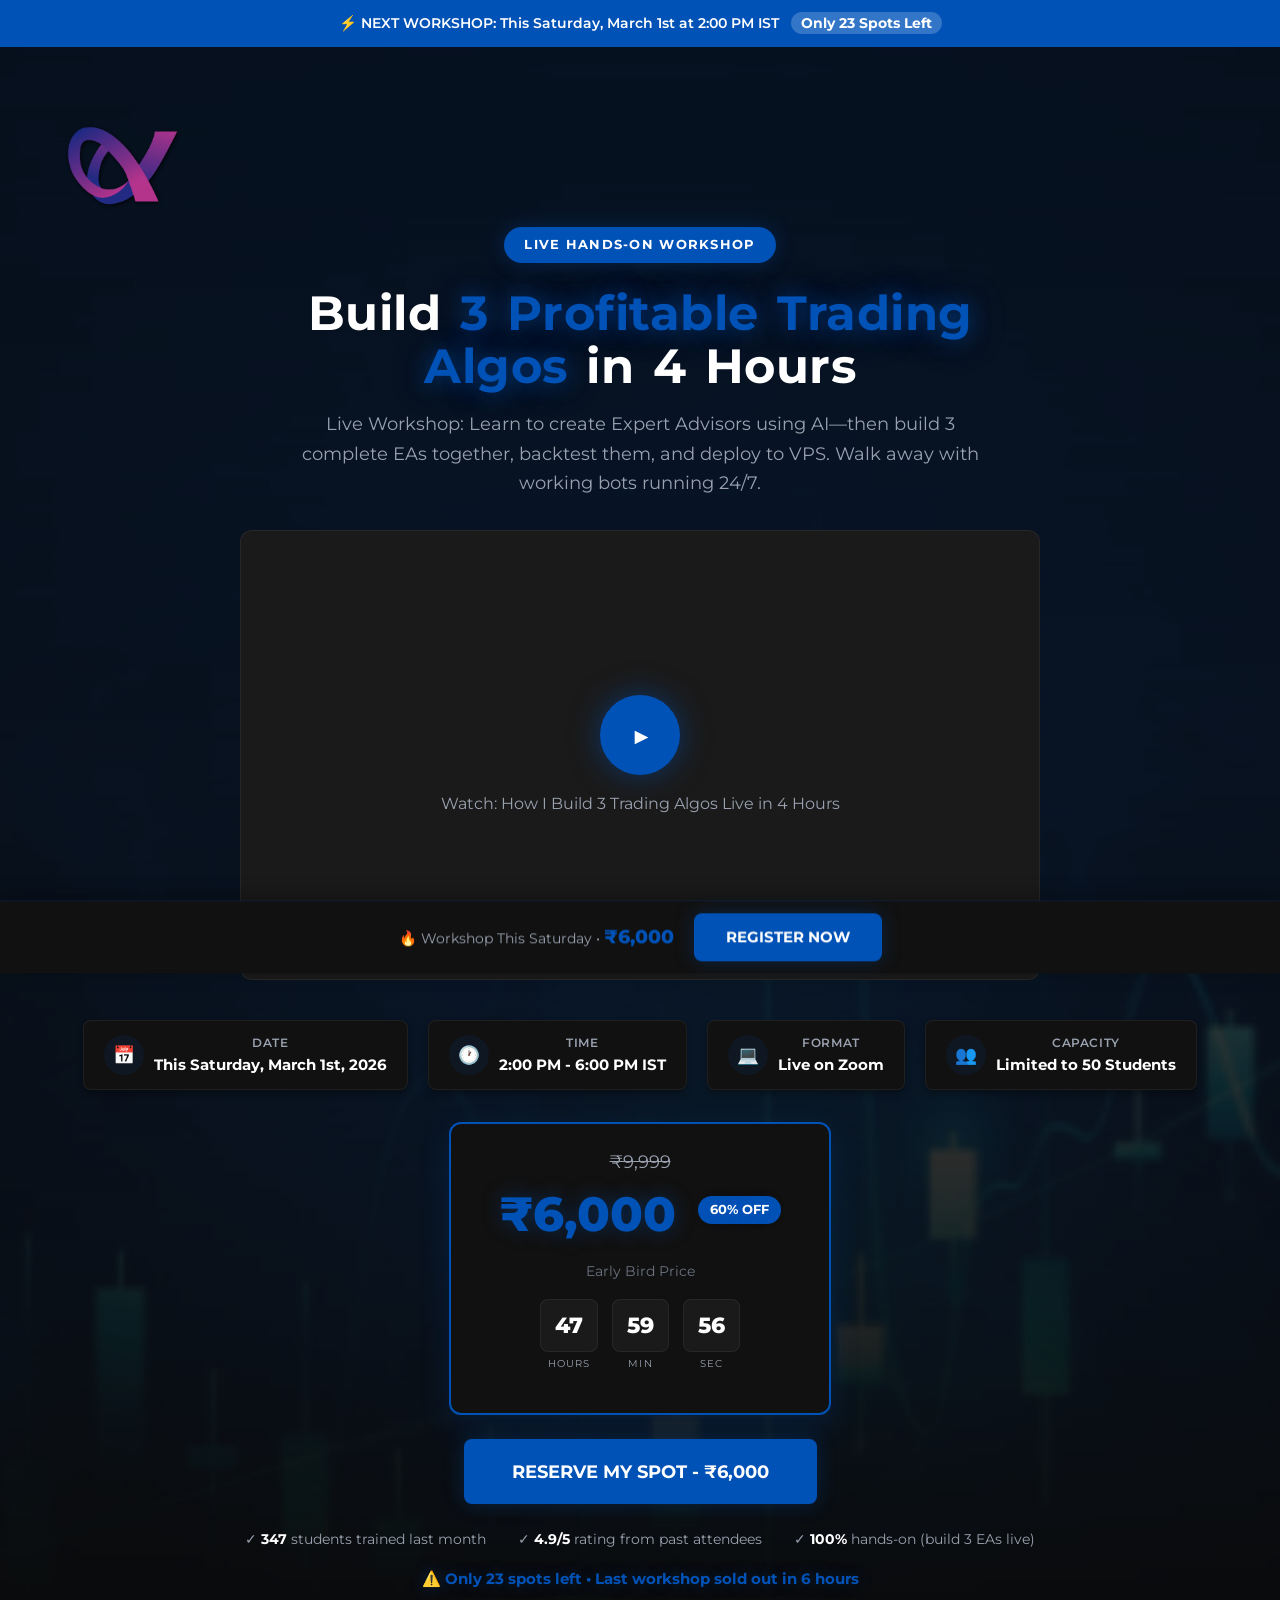
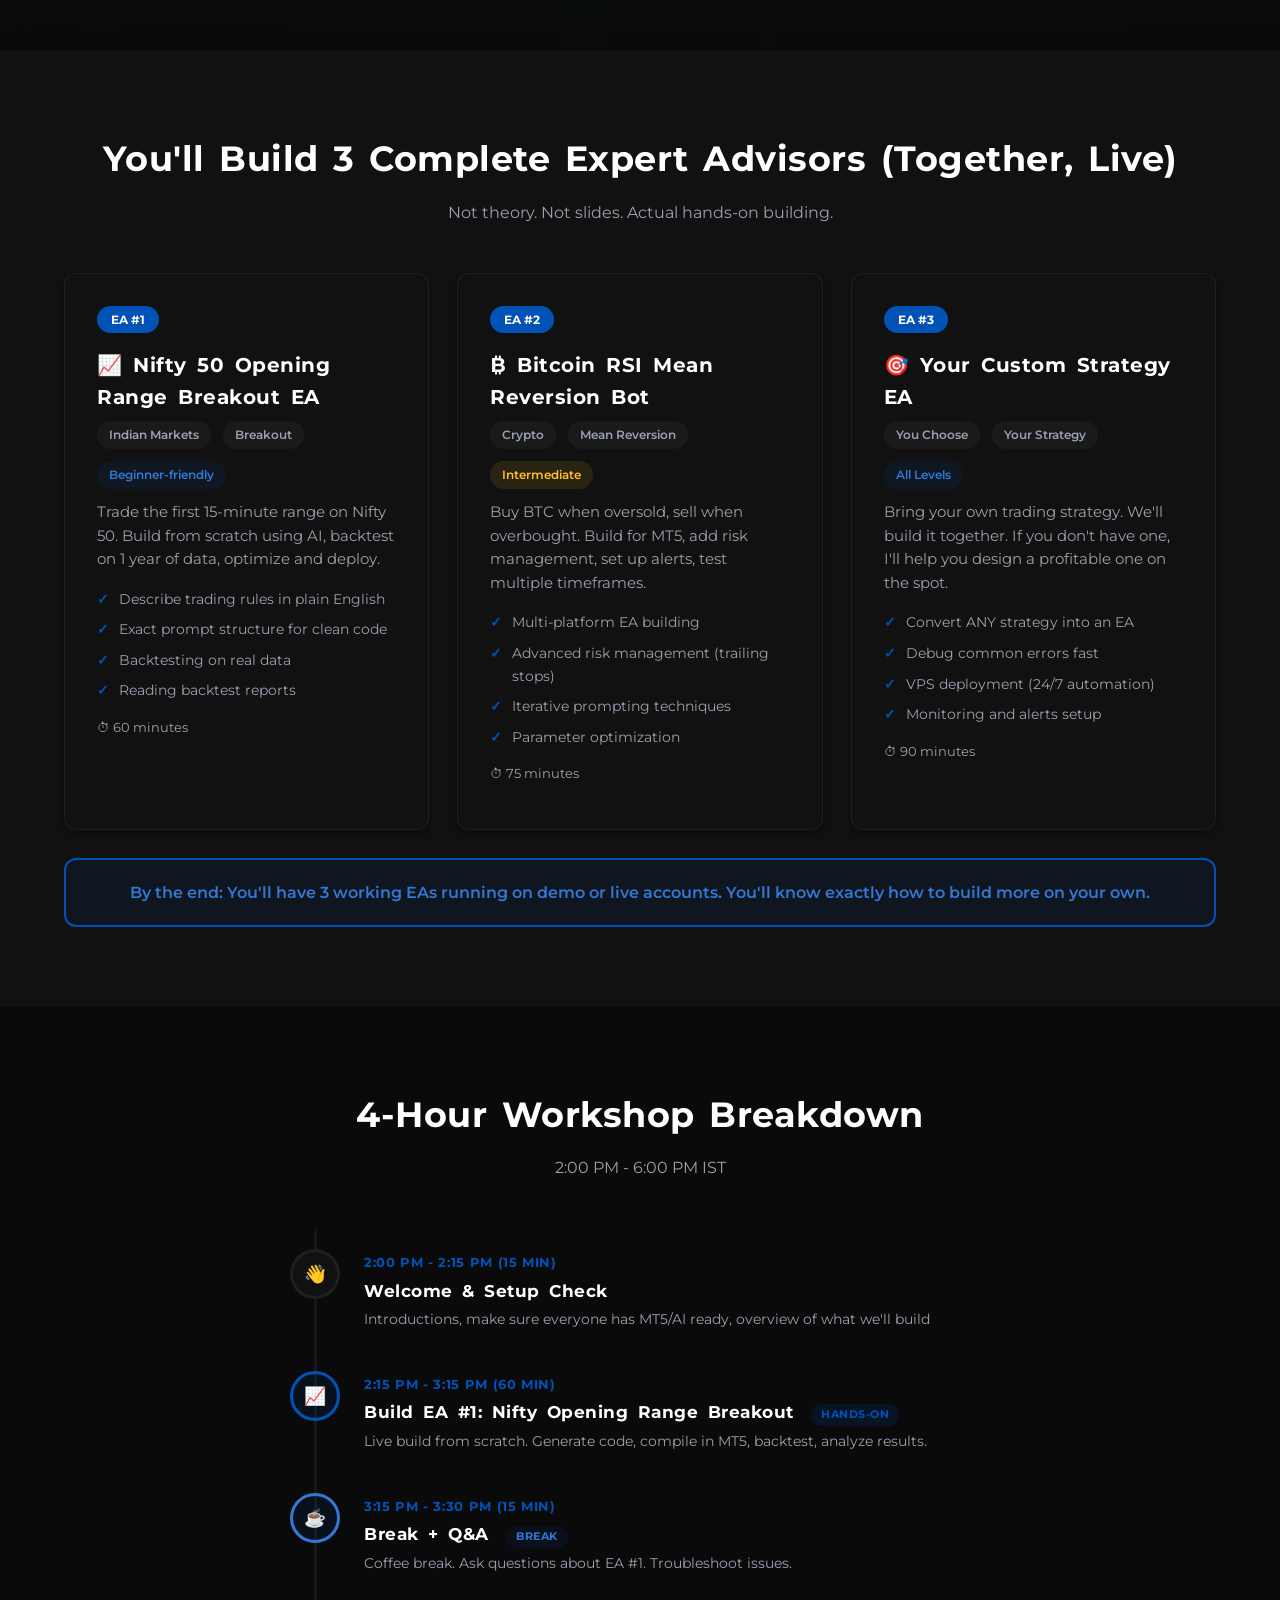
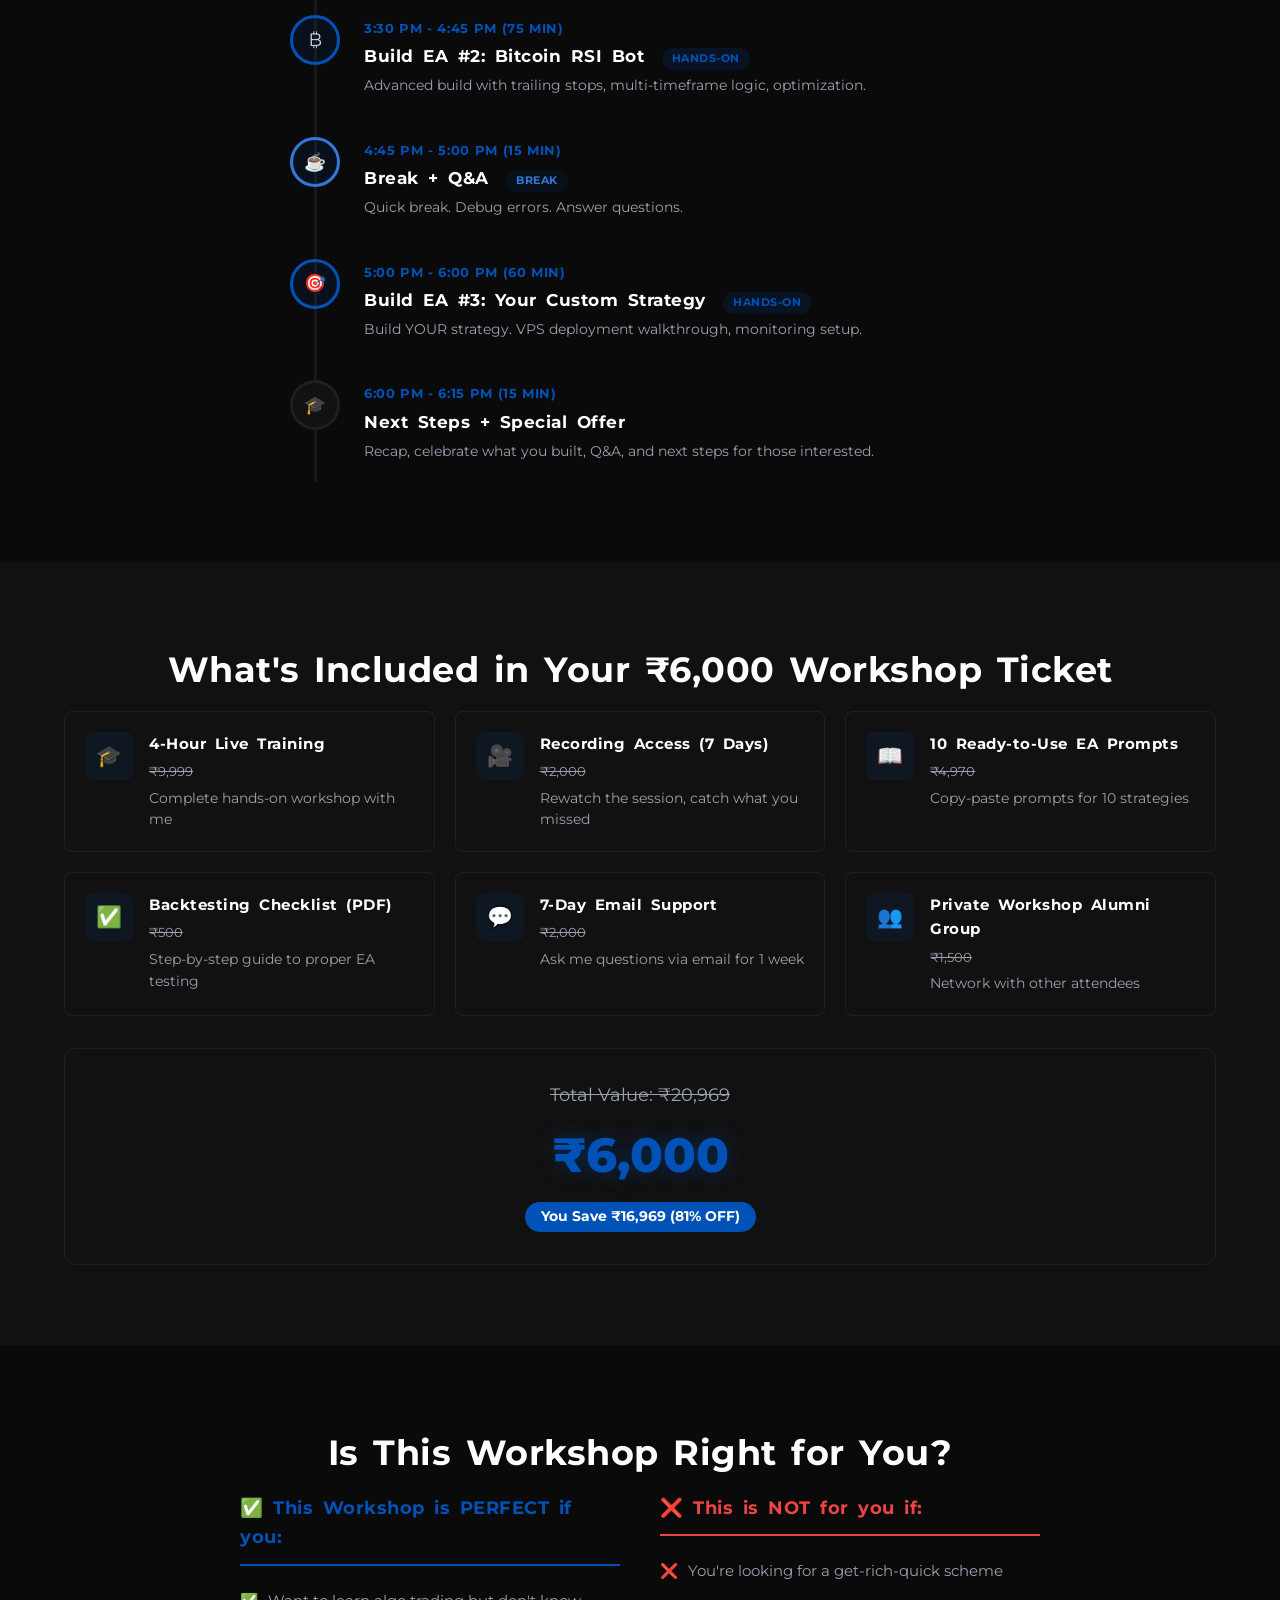
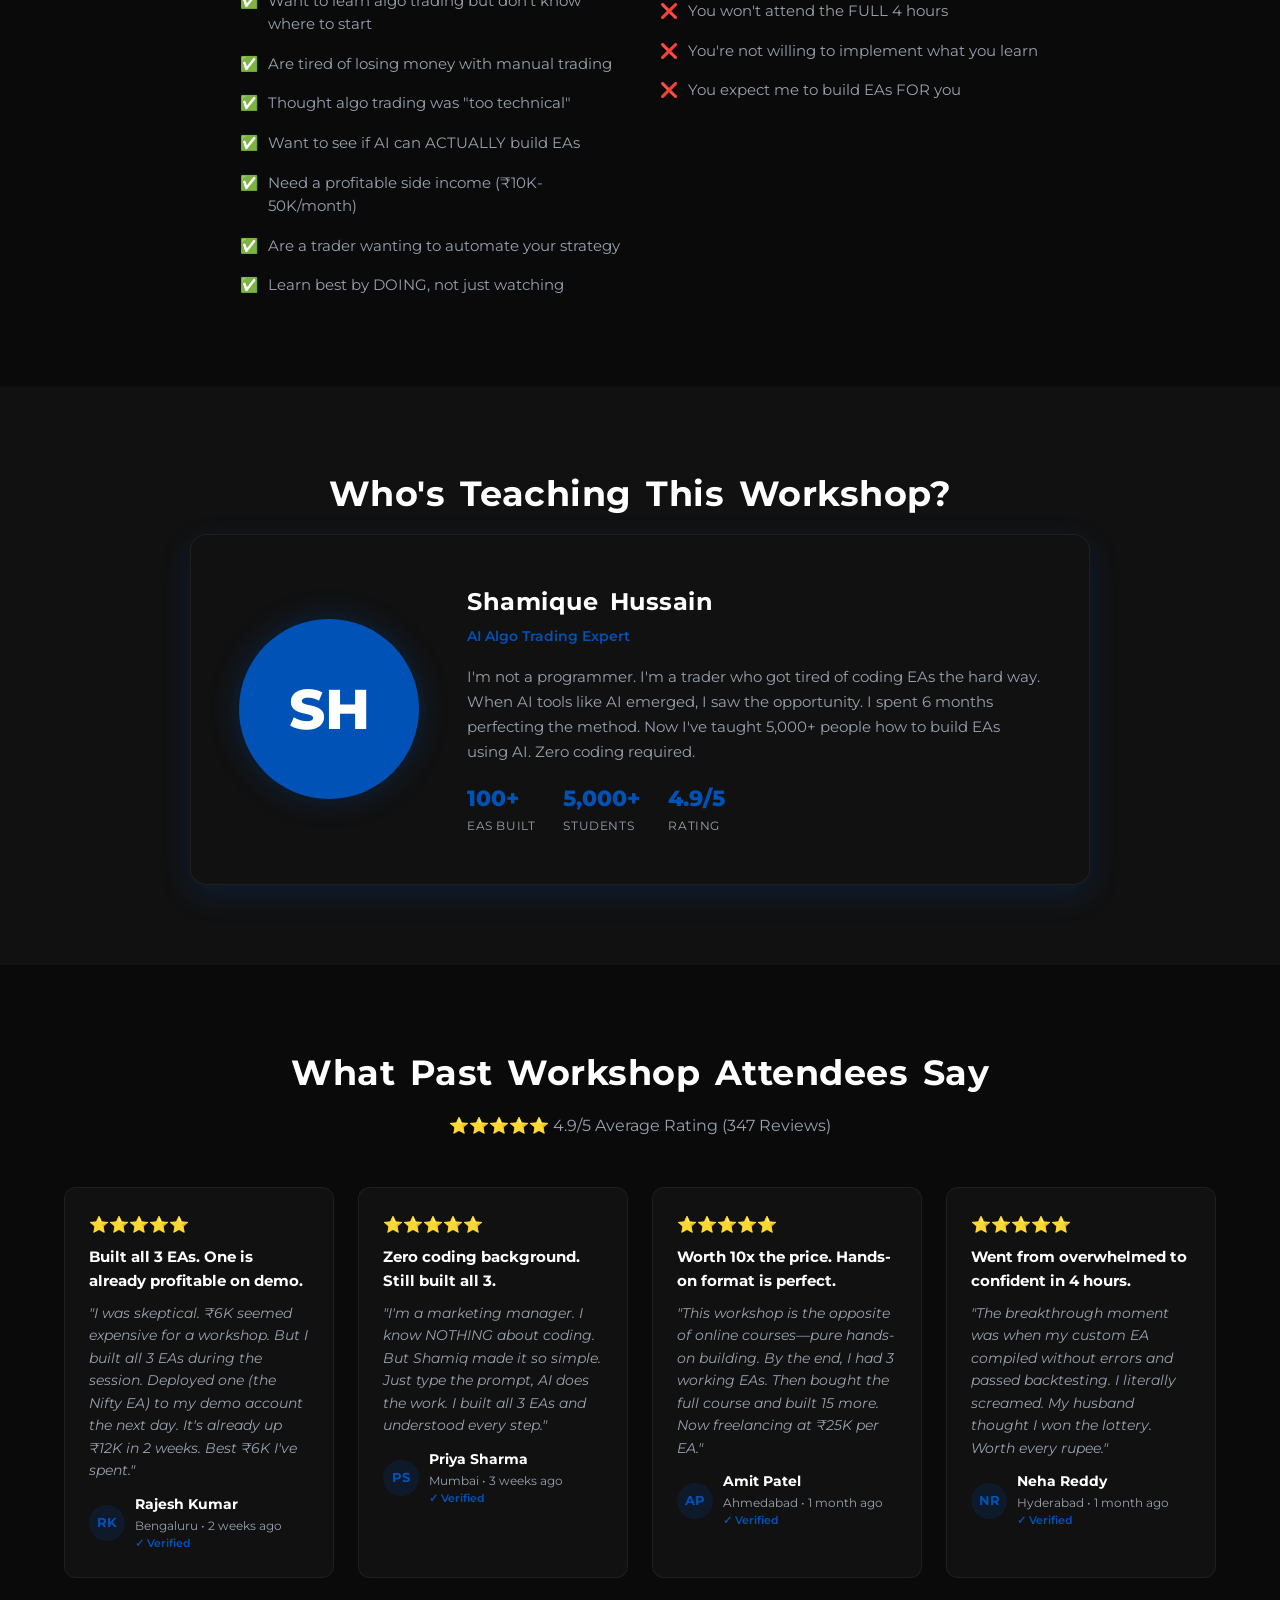
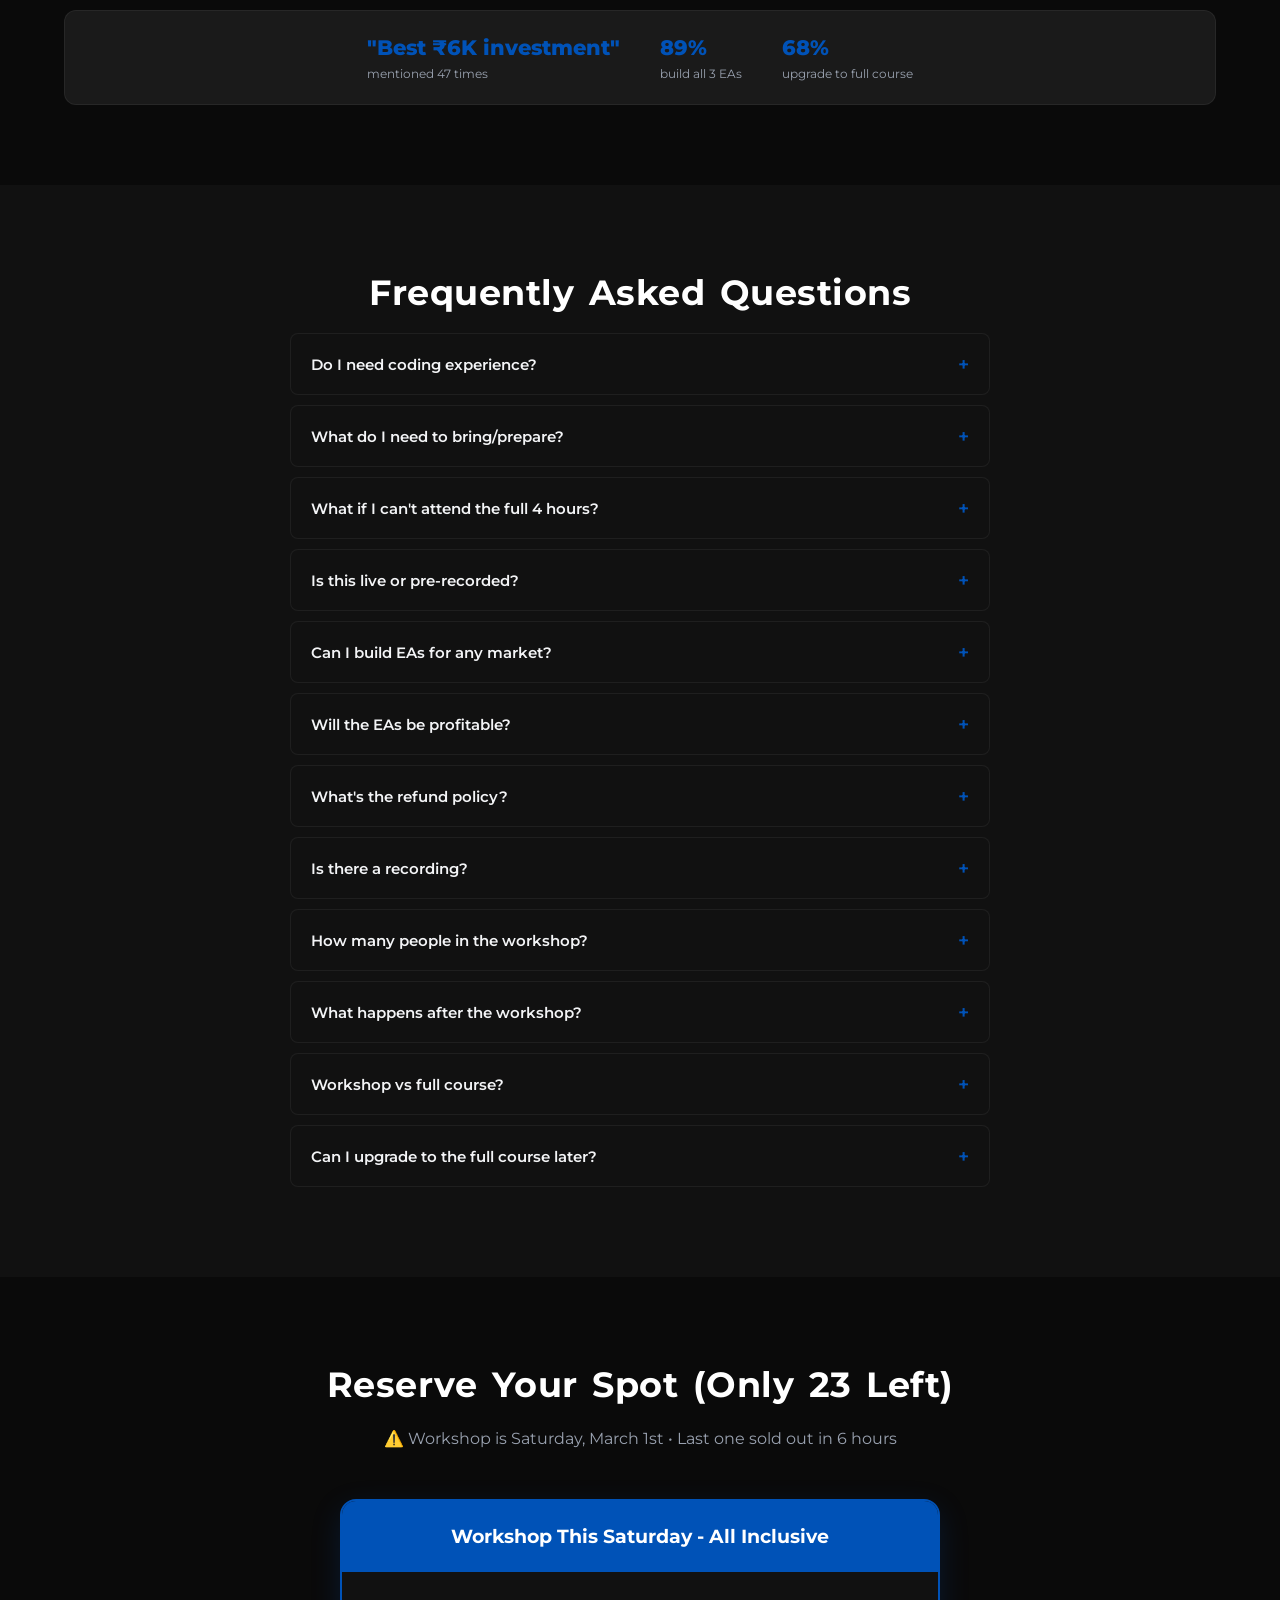
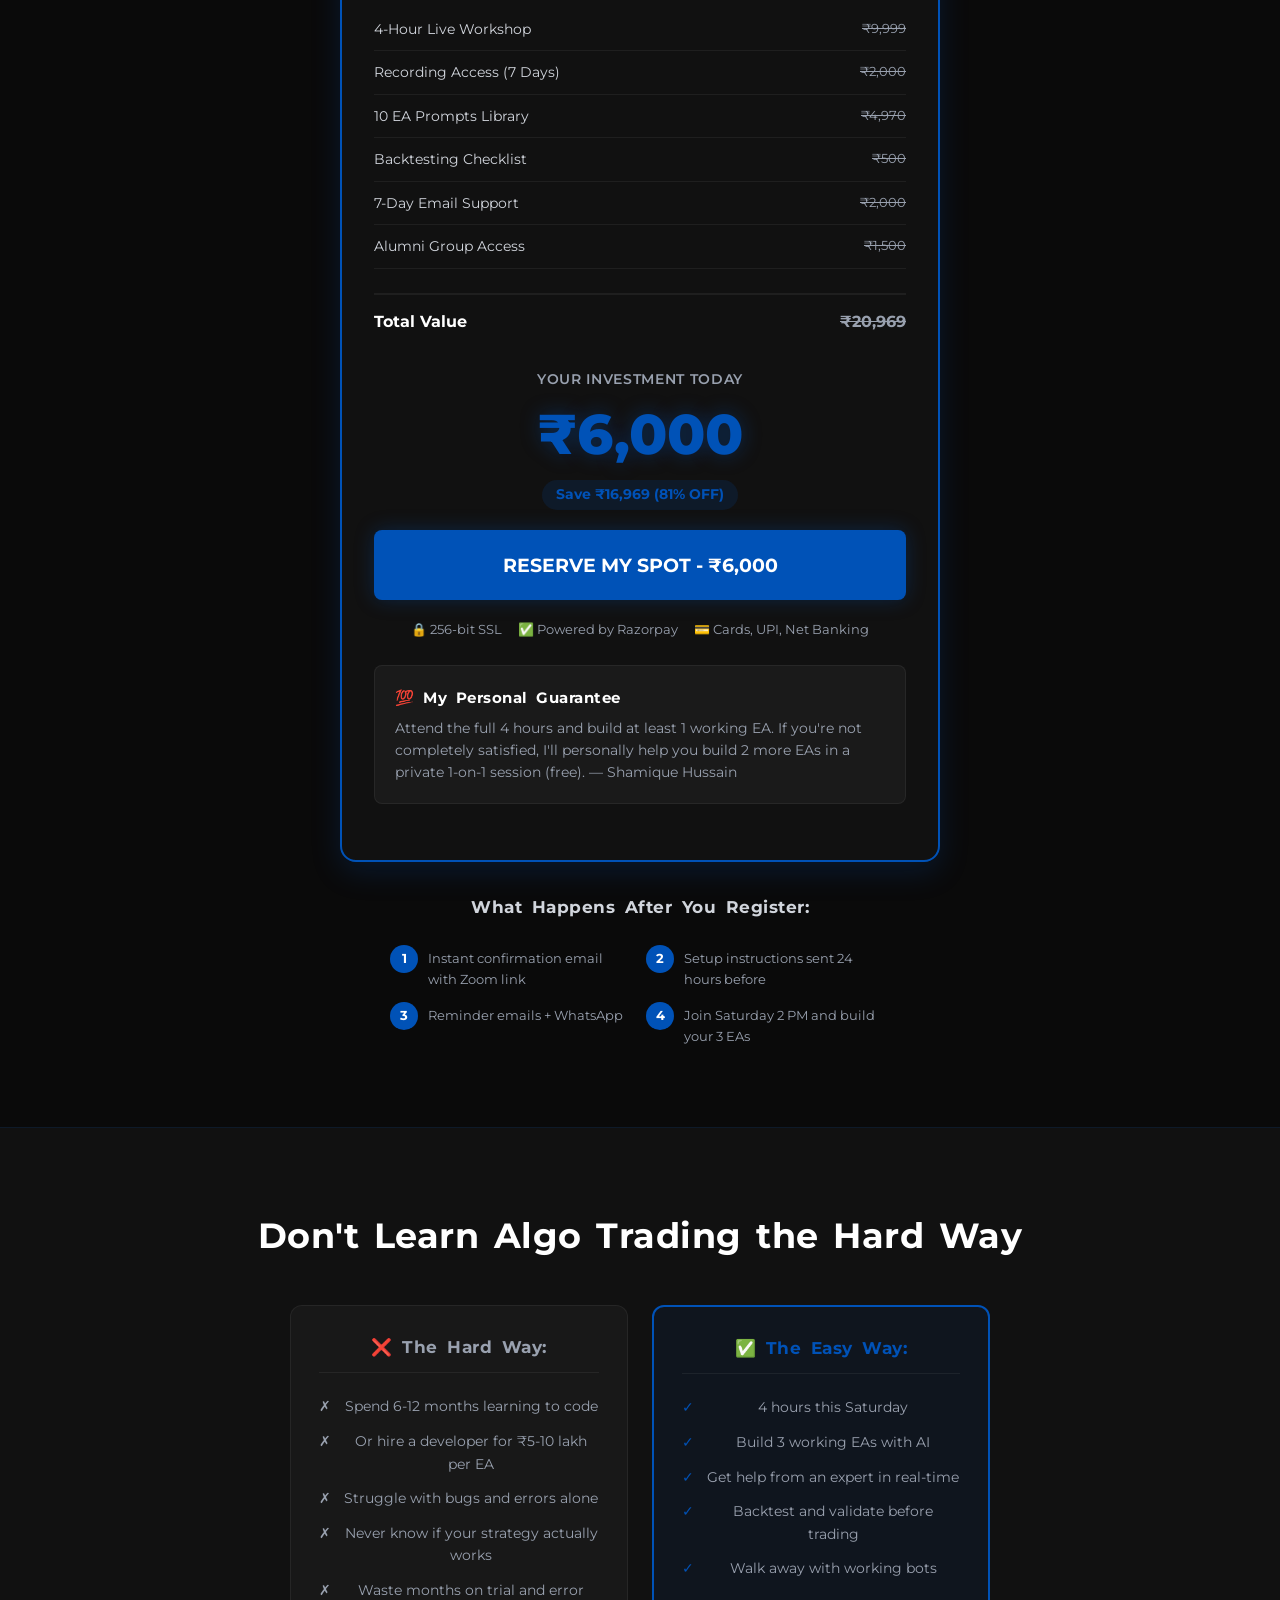
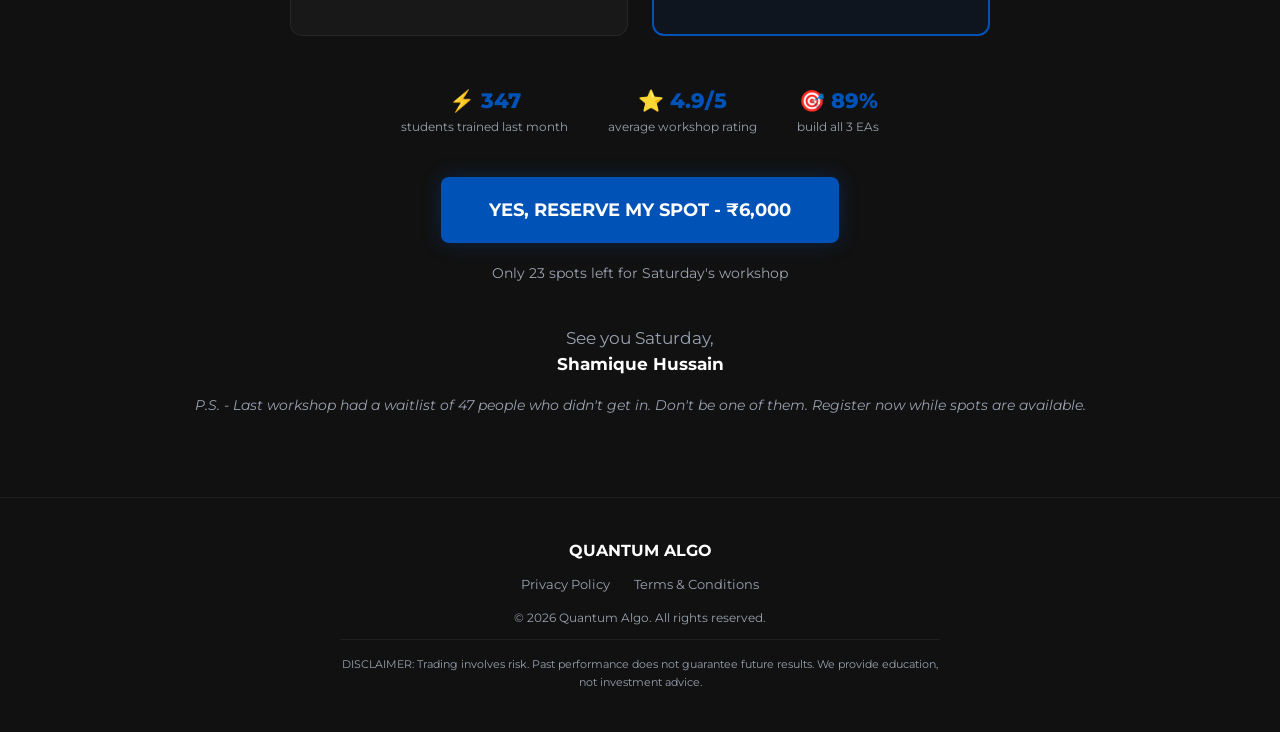
==== index.html @ 451eb0bc "Remove fake social proof toasts, keep only real payment success toast Co-Authored-By: Claude Opus 4." ====
<!DOCTYPE html>
<html lang="en">
<head>
  <meta charset="UTF-8">
  <meta name="viewport" content="width=device-width, initial-scale=1.0">
  <title>AI Algo Trading Workshop - Build 3 Trading Algos in 4 Hours (Live)</title>
  <meta name="description" content="Hands-on 4-hour workshop. Build 3 complete Expert Advisors using AI. Learn backtesting, VPS deployment, monetization. Only ₹6,000.">
  <link rel="preconnect" href="https://fonts.googleapis.com">
  <link href="https://fonts.googleapis.com/css2?family=Montserrat:wght@400;500;600;700;800&display=swap" rel="stylesheet">
  <link href="https://api.fontshare.com/v2/css?f[]=clash-display@400,500,600,700&display=swap" rel="stylesheet">
  <link rel="stylesheet" href="workshop.css">
  <script src="https://checkout.razorpay.com/v1/checkout.js"></script>
</head>
<body>

  <!-- Background Glow -->
  <div class="bg-glow"></div>

  <!-- Announcement Bar -->
  <div class="announcement">
    ⚡ NEXT WORKSHOP: This Saturday, March 1st at 2:00 PM IST <span class="spots">Only 23 Spots Left</span>
  </div>

  <!-- Hero (includes header) -->
  <section class="hero">
    <!-- Header -->
    <header class="header">
      <div class="container header-inner">
        <a href="#" class="logo">
          <img src="QA logo.png" alt="Quantum Algo" class="logo-img">
        </a>
      </div>
    </header>
    <div class="container">
      <span class="hero-badge">LIVE HANDS-ON WORKSHOP</span>
      <h1>Build <span>3 Profitable Trading Algos</span> in 4 Hours</h1>
      <p class="hero-sub">Live Workshop: Learn to create Expert Advisors using AI—then build 3 complete EAs together, backtest them, and deploy to VPS. Walk away with working bots running 24/7.</p>

      <div class="video-placeholder">
        <div class="play-btn">▶</div>
        <p>Watch: How I Build 3 Trading Algos Live in 4 Hours</p>
      </div>

      <div class="workshop-details">
        <div class="wd-item">
          <div class="wd-icon">📅</div>
          <div><div class="wd-label">Date</div><div class="wd-value">This Saturday, March 1st, 2026</div></div>
        </div>
        <div class="wd-item">
          <div class="wd-icon">🕐</div>
          <div><div class="wd-label">Time</div><div class="wd-value">2:00 PM - 6:00 PM IST</div></div>
        </div>
        <div class="wd-item">
          <div class="wd-icon">💻</div>
          <div><div class="wd-label">Format</div><div class="wd-value">Live on Zoom</div></div>
        </div>
        <div class="wd-item">
          <div class="wd-icon">👥</div>
          <div><div class="wd-label">Capacity</div><div class="wd-value">Limited to 50 Students</div></div>
        </div>
      </div>

      <div class="price-box">
        <div class="price-original">₹9,999</div>
        <div class="price-current">₹6,000 <span class="price-discount">60% OFF</span></div>
        <div style="font-size:0.85rem; color:#6B7280; margin-top:8px;">Early Bird Price</div>
        <div class="countdown" id="heroCountdown"></div>
      </div>
      <br>
      <a href="#register" class="cta-btn">RESERVE MY SPOT - ₹6,000</a>

      <div class="trust-items">
        <span class="trust-item">✓ <strong>347</strong> students trained last month</span>
        <span class="trust-item">✓ <strong>4.9/5</strong> rating from past attendees</span>
        <span class="trust-item">✓ <strong>100%</strong> hands-on (build 3 EAs live)</span>
      </div>
      <div class="urgency-text">⚠️ Only 23 spots left &bull; Last workshop sold out in 6 hours</div>
    </div>
  </section>

  <!-- What You'll Build -->
  <section class="section section-alt fade-in">
    <div class="container">
      <h2 class="section-title">You'll Build 3 Complete Expert Advisors (Together, Live)</h2>
      <p class="section-sub">Not theory. Not slides. Actual hands-on building.</p>
      <div class="ea-cards">
        <div class="ea-card">
          <span class="ea-num">EA #1</span>
          <h3>📈 Nifty 50 Opening Range Breakout EA</h3>
          <div class="ea-meta"><span>Indian Markets</span><span>Breakout</span><span class="beginner">Beginner-friendly</span></div>
          <p>Trade the first 15-minute range on Nifty 50. Build from scratch using AI, backtest on 1 year of data, optimize and deploy.</p>
          <ul>
            <li>Describe trading rules in plain English</li>
            <li>Exact prompt structure for clean code</li>
            <li>Backtesting on real data</li>
            <li>Reading backtest reports</li>
          </ul>
          <p style="margin-top:12px; font-size:0.8rem; color:#9CA3AF;">⏱ 60 minutes</p>
        </div>
        <div class="ea-card">
          <span class="ea-num">EA #2</span>
          <h3>₿ Bitcoin RSI Mean Reversion Bot</h3>
          <div class="ea-meta"><span>Crypto</span><span>Mean Reversion</span><span class="intermediate">Intermediate</span></div>
          <p>Buy BTC when oversold, sell when overbought. Build for MT5, add risk management, set up alerts, test multiple timeframes.</p>
          <ul>
            <li>Multi-platform EA building</li>
            <li>Advanced risk management (trailing stops)</li>
            <li>Iterative prompting techniques</li>
            <li>Parameter optimization</li>
          </ul>
          <p style="margin-top:12px; font-size:0.8rem; color:#9CA3AF;">⏱ 75 minutes</p>
        </div>
        <div class="ea-card">
          <span class="ea-num">EA #3</span>
          <h3>🎯 Your Custom Strategy EA</h3>
          <div class="ea-meta"><span>You Choose</span><span>Your Strategy</span><span class="all-levels">All Levels</span></div>
          <p>Bring your own trading strategy. We'll build it together. If you don't have one, I'll help you design a profitable one on the spot.</p>
          <ul>
            <li>Convert ANY strategy into an EA</li>
            <li>Debug common errors fast</li>
            <li>VPS deployment (24/7 automation)</li>
            <li>Monitoring and alerts setup</li>
          </ul>
          <p style="margin-top:12px; font-size:0.8rem; color:#9CA3AF;">⏱ 90 minutes</p>
        </div>
      </div>
      <div class="build-summary">By the end: You'll have 3 working EAs running on demo or live accounts. You'll know exactly how to build more on your own.</div>
    </div>
  </section>

  <!-- Schedule -->
  <section class="section fade-in">
    <div class="container">
      <h2 class="section-title">4-Hour Workshop Breakdown</h2>
      <p class="section-sub">2:00 PM - 6:00 PM IST</p>
      <div class="timeline">
        <div class="tl-item">
          <div class="tl-dot">👋</div>
          <div class="tl-content">
            <div class="tl-time">2:00 PM - 2:15 PM (15 min)</div>
            <h4>Welcome & Setup Check</h4>
            <p>Introductions, make sure everyone has MT5/AI ready, overview of what we'll build</p>
          </div>
        </div>
        <div class="tl-item hands-on">
          <div class="tl-dot">📈</div>
          <div class="tl-content">
            <div class="tl-time">2:15 PM - 3:15 PM (60 min)</div>
            <h4>Build EA #1: Nifty Opening Range Breakout <span class="tl-tag live">HANDS-ON</span></h4>
            <p>Live build from scratch. Generate code, compile in MT5, backtest, analyze results.</p>
          </div>
        </div>
        <div class="tl-item break">
          <div class="tl-dot">☕</div>
          <div class="tl-content">
            <div class="tl-time">3:15 PM - 3:30 PM (15 min)</div>
            <h4>Break + Q&A <span class="tl-tag brk">BREAK</span></h4>
            <p>Coffee break. Ask questions about EA #1. Troubleshoot issues.</p>
          </div>
        </div>
        <div class="tl-item hands-on">
          <div class="tl-dot">₿</div>
          <div class="tl-content">
            <div class="tl-time">3:30 PM - 4:45 PM (75 min)</div>
            <h4>Build EA #2: Bitcoin RSI Bot <span class="tl-tag live">HANDS-ON</span></h4>
            <p>Advanced build with trailing stops, multi-timeframe logic, optimization.</p>
          </div>
        </div>
        <div class="tl-item break">
          <div class="tl-dot">☕</div>
          <div class="tl-content">
            <div class="tl-time">4:45 PM - 5:00 PM (15 min)</div>
            <h4>Break + Q&A <span class="tl-tag brk">BREAK</span></h4>
            <p>Quick break. Debug errors. Answer questions.</p>
          </div>
        </div>
        <div class="tl-item hands-on">
          <div class="tl-dot">🎯</div>
          <div class="tl-content">
            <div class="tl-time">5:00 PM - 6:00 PM (60 min)</div>
            <h4>Build EA #3: Your Custom Strategy <span class="tl-tag live">HANDS-ON</span></h4>
            <p>Build YOUR strategy. VPS deployment walkthrough, monitoring setup.</p>
          </div>
        </div>
        <div class="tl-item">
          <div class="tl-dot">🎓</div>
          <div class="tl-content">
            <div class="tl-time">6:00 PM - 6:15 PM (15 min)</div>
            <h4>Next Steps + Special Offer</h4>
            <p>Recap, celebrate what you built, Q&A, and next steps for those interested.</p>
          </div>
        </div>
      </div>
    </div>
  </section>

  <!-- Bonuses -->
  <section class="section section-alt fade-in">
    <div class="container">
      <h2 class="section-title">What's Included in Your ₹6,000 Workshop Ticket</h2>
      <div class="bonuses-grid">
        <div class="bonus-card">
          <div class="bonus-icon">🎓</div>
          <div class="bonus-info"><h4>4-Hour Live Training</h4><span class="bonus-val">₹9,999</span><p>Complete hands-on workshop with me</p></div>
        </div>
        <div class="bonus-card">
          <div class="bonus-icon">🎥</div>
          <div class="bonus-info"><h4>Recording Access (7 Days)</h4><span class="bonus-val">₹2,000</span><p>Rewatch the session, catch what you missed</p></div>
        </div>
        <div class="bonus-card">
          <div class="bonus-icon">📖</div>
          <div class="bonus-info"><h4>10 Ready-to-Use EA Prompts</h4><span class="bonus-val">₹4,970</span><p>Copy-paste prompts for 10 strategies</p></div>
        </div>
        <div class="bonus-card">
          <div class="bonus-icon">✅</div>
          <div class="bonus-info"><h4>Backtesting Checklist (PDF)</h4><span class="bonus-val">₹500</span><p>Step-by-step guide to proper EA testing</p></div>
        </div>
        <div class="bonus-card">
          <div class="bonus-icon">💬</div>
          <div class="bonus-info"><h4>7-Day Email Support</h4><span class="bonus-val">₹2,000</span><p>Ask me questions via email for 1 week</p></div>
        </div>
        <div class="bonus-card">
          <div class="bonus-icon">👥</div>
          <div class="bonus-info"><h4>Private Workshop Alumni Group</h4><span class="bonus-val">₹1,500</span><p>Network with other attendees</p></div>
        </div>
      </div>
      <div class="total-value-box">
        <div class="tv-original">Total Value: ₹20,969</div>
        <div class="tv-price">₹6,000</div>
        <div class="tv-discount">You Save ₹16,969 (81% OFF)</div>
      </div>
    </div>
  </section>

  <!-- Who Is This For -->
  <section class="section fade-in">
    <div class="container">
      <h2 class="section-title">Is This Workshop Right for You?</h2>
      <div class="who-grid">
        <div class="who-col perfect">
          <h3>✅ This Workshop is PERFECT if you:</h3>
          <ul>
            <li>Want to learn algo trading but don't know where to start</li>
            <li>Are tired of losing money with manual trading</li>
            <li>Thought algo trading was "too technical"</li>
            <li>Want to see if AI can ACTUALLY build EAs</li>
            <li>Need a profitable side income (₹10K-50K/month)</li>
            <li>Are a trader wanting to automate your strategy</li>
            <li>Learn best by DOING, not just watching</li>
          </ul>
        </div>
        <div class="who-col not-for">
          <h3>❌ This is NOT for you if:</h3>
          <ul>
            <li>You're looking for a get-rich-quick scheme</li>
            <li>You won't attend the FULL 4 hours</li>
            <li>You're not willing to implement what you learn</li>
            <li>You expect me to build EAs FOR you</li>
          </ul>
        </div>
      </div>
    </div>
  </section>

  <!-- Instructor -->
  <section class="section section-alt fade-in">
    <div class="container">
      <h2 class="section-title">Who's Teaching This Workshop?</h2>
      <div class="instructor-card">
        <div class="instructor-avatar">SH</div>
        <div class="instructor-info">
          <h3>Shamique Hussain</h3>
          <div class="instructor-title">AI Algo Trading Expert</div>
          <p>I'm not a programmer. I'm a trader who got tired of coding EAs the hard way. When AI tools like AI emerged, I saw the opportunity. I spent 6 months perfecting the method. Now I've taught 5,000+ people how to build EAs using AI. Zero coding required.</p>
          <div class="instructor-stats">
            <div><div class="stat-num">100+</div><div class="stat-label">EAs Built</div></div>
            <div><div class="stat-num">5,000+</div><div class="stat-label">Students</div></div>
            <div><div class="stat-num">4.9/5</div><div class="stat-label">Rating</div></div>
          </div>
        </div>
      </div>
    </div>
  </section>

  <!-- Testimonials -->
  <section class="section fade-in">
    <div class="container">
      <h2 class="section-title">What Past Workshop Attendees Say</h2>
      <p class="section-sub">⭐⭐⭐⭐⭐ 4.9/5 Average Rating (347 Reviews)</p>
      <div class="test-grid">
        <div class="test-card">
          <div class="test-stars">⭐⭐⭐⭐⭐</div>
          <div class="test-headline">Built all 3 EAs. One is already profitable on demo.</div>
          <blockquote>"I was skeptical. ₹6K seemed expensive for a workshop. But I built all 3 EAs during the session. Deployed one (the Nifty EA) to my demo account the next day. It's already up ₹12K in 2 weeks. Best ₹6K I've spent."</blockquote>
          <div class="test-author">
            <div class="test-avatar">RK</div>
            <div><div class="test-name">Rajesh Kumar</div><div class="test-loc">Bengaluru &bull; 2 weeks ago</div><div class="test-verified">✓ Verified</div></div>
          </div>
        </div>
        <div class="test-card">
          <div class="test-stars">⭐⭐⭐⭐⭐</div>
          <div class="test-headline">Zero coding background. Still built all 3.</div>
          <blockquote>"I'm a marketing manager. I know NOTHING about coding. But Shamiq made it so simple. Just type the prompt, AI does the work. I built all 3 EAs and understood every step."</blockquote>
          <div class="test-author">
            <div class="test-avatar">PS</div>
            <div><div class="test-name">Priya Sharma</div><div class="test-loc">Mumbai &bull; 3 weeks ago</div><div class="test-verified">✓ Verified</div></div>
          </div>
        </div>
        <div class="test-card">
          <div class="test-stars">⭐⭐⭐⭐⭐</div>
          <div class="test-headline">Worth 10x the price. Hands-on format is perfect.</div>
          <blockquote>"This workshop is the opposite of online courses—pure hands-on building. By the end, I had 3 working EAs. Then bought the full course and built 15 more. Now freelancing at ₹25K per EA."</blockquote>
          <div class="test-author">
            <div class="test-avatar">AP</div>
            <div><div class="test-name">Amit Patel</div><div class="test-loc">Ahmedabad &bull; 1 month ago</div><div class="test-verified">✓ Verified</div></div>
          </div>
        </div>
        <div class="test-card">
          <div class="test-stars">⭐⭐⭐⭐⭐</div>
          <div class="test-headline">Went from overwhelmed to confident in 4 hours.</div>
          <blockquote>"The breakthrough moment was when my custom EA compiled without errors and passed backtesting. I literally screamed. My husband thought I won the lottery. Worth every rupee."</blockquote>
          <div class="test-author">
            <div class="test-avatar">NR</div>
            <div><div class="test-name">Neha Reddy</div><div class="test-loc">Hyderabad &bull; 1 month ago</div><div class="test-verified">✓ Verified</div></div>
          </div>
        </div>
      </div>
      <div class="test-highlights">
        <div><div class="th-num">"Best ₹6K investment"</div><div class="th-label">mentioned 47 times</div></div>
        <div><div class="th-num">89%</div><div class="th-label">build all 3 EAs</div></div>
        <div><div class="th-num">68%</div><div class="th-label">upgrade to full course</div></div>
      </div>
    </div>
  </section>

  <!-- FAQ -->
  <section class="section section-alt fade-in">
    <div class="container">
      <h2 class="section-title">Frequently Asked Questions</h2>
      <div class="faq-list">
        <div class="faq-item"><button class="faq-q">Do I need coding experience? <span class="icon">+</span></button><div class="faq-a"><p>No. 90% of workshop attendees have ZERO coding background. We use AI (AI) to generate code for us. You'll learn to write prompts, not code.</p></div></div>
        <div class="faq-item"><button class="faq-q">What do I need to bring/prepare? <span class="icon">+</span></button><div class="faq-a"><p>Laptop/desktop (not mobile), stable internet, MetaTrader 5 installed (free), AI account (free). I'll send setup instructions 24 hours before.</p></div></div>
        <div class="faq-item"><button class="faq-q">What if I can't attend the full 4 hours? <span class="icon">+</span></button><div class="faq-a"><p>You MUST attend the full session to get value. We build 3 EAs step-by-step. The recording is available for 7 days if you need to rewatch.</p></div></div>
        <div class="faq-item"><button class="faq-q">Is this live or pre-recorded? <span class="icon">+</span></button><div class="faq-a"><p>100% LIVE on Zoom. You build EAs together with me in real-time. Ask questions. Get help. This is NOT a webinar or video course.</p></div></div>
        <div class="faq-item"><button class="faq-q">Can I build EAs for any market? <span class="icon">+</span></button><div class="faq-a"><p>Yes. We'll build for Nifty (Indian stocks), Bitcoin (crypto), and you choose the 3rd (Forex, US stocks, commodities—your pick).</p></div></div>
        <div class="faq-item"><button class="faq-q">Will the EAs be profitable? <span class="icon">+</span></button><div class="faq-a"><p>The EAs are based on proven strategies. However, past performance ≠ future results. You'll learn to backtest and optimize yourself.</p></div></div>
        <div class="faq-item"><button class="faq-q">What's the refund policy? <span class="icon">+</span></button><div class="faq-a"><p>No refunds (digital product). BUT: If you're not satisfied after attending the full 4 hours, I'll personally help you build 2 more EAs in a private session (free).</p></div></div>
        <div class="faq-item"><button class="faq-q">Is there a recording? <span class="icon">+</span></button><div class="faq-a"><p>Yes. Recording available for 7 days. But PLEASE attend live—it's much better with real-time Q&A.</p></div></div>
        <div class="faq-item"><button class="faq-q">How many people in the workshop? <span class="icon">+</span></button><div class="faq-a"><p>Maximum 50 students. Small enough for individual help, large enough for group energy.</p></div></div>
        <div class="faq-item"><button class="faq-q">What happens after the workshop? <span class="icon">+</span></button><div class="faq-a"><p>3 working EAs + 7 days email support + alumni group. 68% of attendees enroll in the full course for advanced strategies.</p></div></div>
        <div class="faq-item"><button class="faq-q">Workshop vs full course? <span class="icon">+</span></button><div class="faq-a"><p>Workshop: 4 hours, 3 EAs, ₹6K. Full Course: 20+ hours, 11 modules, 15+ EAs, AI assistant, app, community, signals, ₹19,999. Workshop is perfect for testing the method.</p></div></div>
        <div class="faq-item"><button class="faq-q">Can I upgrade to the full course later? <span class="icon">+</span></button><div class="faq-a"><p>Yes! Workshop attendees get a special discount on the full course. Details shared at the end of the workshop.</p></div></div>
      </div>
    </div>
  </section>

  <!-- Pricing / Register -->
  <section class="section" id="register">
    <div class="container">
      <h2 class="section-title">Reserve Your Spot (Only 23 Left)</h2>
      <p class="section-sub">⚠️ Workshop is Saturday, March 1st &bull; Last one sold out in 6 hours</p>
      <div class="pricing-card">
        <div class="pricing-header">Workshop This Saturday - All Inclusive</div>
        <div class="pricing-body">
          <div class="pricing-includes">
            <li><span>4-Hour Live Workshop</span><span>₹9,999</span></li>
            <li><span>Recording Access (7 Days)</span><span>₹2,000</span></li>
            <li><span>10 EA Prompts Library</span><span>₹4,970</span></li>
            <li><span>Backtesting Checklist</span><span>₹500</span></li>
            <li><span>7-Day Email Support</span><span>₹2,000</span></li>
            <li><span>Alumni Group Access</span><span>₹1,500</span></li>
          </div>
          <div class="pricing-total"><span>Total Value</span><span>₹20,969</span></div>
          <div style="margin:20px 0;">
            <div class="pf-label">Your Investment Today</div>
            <div class="pf-price">₹6,000</div>
            <div class="pf-discount">Save ₹16,969 (81% OFF)</div>
          </div>
          <a href="#register" class="cta-btn" style="display:block; text-align:center;">RESERVE MY SPOT - ₹6,000</a>
          <div class="payment-badges" style="margin-top:20px;">
            <span>🔒 256-bit SSL</span>
            <span>✅ Powered by Razorpay</span>
            <span>💳 Cards, UPI, Net Banking</span>
          </div>
          <div class="guarantee-box">
            <h4>💯 My Personal Guarantee</h4>
            <p>Attend the full 4 hours and build at least 1 working EA. If you're not completely satisfied, I'll personally help you build 2 more EAs in a private 1-on-1 session (free). — Shamique Hussain</p>
          </div>
        </div>
      </div>
      <div style="text-align:center; margin-top:32px;">
        <h4 style="font-size:1.05rem; margin-bottom:16px;">What Happens After You Register:</h4>
        <div class="steps-grid">
          <div class="step"><div class="step-num">1</div><div class="step-text">Instant confirmation email with Zoom link</div></div>
          <div class="step"><div class="step-num">2</div><div class="step-text">Setup instructions sent 24 hours before</div></div>
          <div class="step"><div class="step-num">3</div><div class="step-text">Reminder emails + WhatsApp</div></div>
          <div class="step"><div class="step-num">4</div><div class="step-text">Join Saturday 2 PM and build your 3 EAs</div></div>
        </div>
      </div>
    </div>
  </section>

  <!-- Final CTA -->
  <section class="final-cta fade-in">
    <div class="container">
      <h2>Don't Learn Algo Trading the Hard Way</h2>
      <div class="comparison">
        <div class="comp-col hard">
          <h4>❌ The Hard Way:</h4>
          <ul>
            <li>Spend 6-12 months learning to code</li>
            <li>Or hire a developer for ₹5-10 lakh per EA</li>
            <li>Struggle with bugs and errors alone</li>
            <li>Never know if your strategy actually works</li>
            <li>Waste months on trial and error</li>
          </ul>
        </div>
        <div class="comp-col easy">
          <h4>✅ The Easy Way:</h4>
          <ul>
            <li>4 hours this Saturday</li>
            <li>Build 3 working EAs with AI</li>
            <li>Get help from an expert in real-time</li>
            <li>Backtest and validate before trading</li>
            <li>Walk away with working bots</li>
          </ul>
        </div>
      </div>
      <div class="final-stats">
        <div class="fs-item"><div class="fs-num">⚡ 347</div><div class="fs-label">students trained last month</div></div>
        <div class="fs-item"><div class="fs-num">⭐ 4.9/5</div><div class="fs-label">average workshop rating</div></div>
        <div class="fs-item"><div class="fs-num">🎯 89%</div><div class="fs-label">build all 3 EAs</div></div>
      </div>
      <a href="#register" class="cta-btn" style="margin-bottom:12px;">YES, RESERVE MY SPOT - ₹6,000</a>
      <div style="font-size:0.85rem; color:#9CA3AF; margin-top:8px;">Only 23 spots left for Saturday's workshop</div>
      <div class="final-closing">See you Saturday,<br><strong style="color:#fff;">Shamique Hussain</strong></div>
      <div class="final-ps">P.S. - Last workshop had a waitlist of 47 people who didn't get in. Don't be one of them. Register now while spots are available.</div>
    </div>
  </section>

  <!-- Footer -->
  <footer class="footer">
    <div class="footer-brand">QUANTUM ALGO</div>
    <div class="footer-links">
      <a href="#" onclick="document.getElementById('privacyModal').style.display='flex';return false;">Privacy Policy</a>
      <a href="#" onclick="document.getElementById('termsModal').style.display='flex';return false;">Terms & Conditions</a>
    </div>
    <div class="footer-copy">&copy; 2026 Quantum Algo. All rights reserved.</div>
    <div class="footer-disclaimer">DISCLAIMER: Trading involves risk. Past performance does not guarantee future results. We provide education, not investment advice.</div>
  </footer>

  <!-- Sticky Bar -->
  <div class="sticky-bar" id="stickyBar">
    <span class="sticky-price">🔥 Workshop This Saturday &bull; <strong>₹6,000</strong></span>
    <a href="#register" class="cta-btn" style="padding:12px 32px; font-size:0.95rem;">Register Now</a>
  </div>

  <!-- Toast -->
  <div class="toast" id="socialToast">
    <span>👤</span>
    <div id="toastText"><strong>Rajesh</strong> from Mumbai just registered</div>
  </div>

  <!-- Privacy Policy Modal -->
  <div id="privacyModal" style="display:none;position:fixed;top:0;left:0;width:100%;height:100%;background:rgba(0,0,0,0.85);z-index:9999;justify-content:center;align-items:center;padding:20px;">
    <div style="background:#111;border:1px solid #222;border-radius:12px;max-width:800px;width:100%;max-height:90vh;overflow-y:auto;padding:40px;position:relative;color:#d1d5dc;font-size:15px;line-height:1.8;">
      <button onclick="document.getElementById('privacyModal').style.display='none'" style="position:sticky;top:0;float:right;background:#222;border:1px solid #333;color:#fff;font-size:20px;cursor:pointer;border-radius:50%;width:36px;height:36px;display:flex;align-items:center;justify-content:center;z-index:1;">&times;</button>
      <h2 style="color:#fff;font-size:24px;margin-bottom:8px;">Privacy Policy</h2>
      <p style="color:#99a1af;font-size:13px;margin-bottom:32px;">Last updated: February 24, 2026</p>
      <p>Quantum Algo ("we", "our", or "us") is committed to protecting your privacy. This Privacy Policy explains how we collect, use, and safeguard your personal information when you visit our website, register for our workshops, or use our services.</p>
      <h3 style="color:#fff;margin:28px 0 10px;">1. Information We Collect</h3>
      <p>We collect the following personal information when you register for our workshops or services:</p>
      <ul style="padding-left:24px;margin-bottom:12px;">
        <li><strong>Name</strong> - Your first name to personalize our communications</li>
        <li><strong>Email Address</strong> - To send workshop details, confirmation emails, and related updates</li>
        <li><strong>WhatsApp Number</strong> - To send workshop links and important reminders</li>
        <li><strong>Trading Experience Level</strong> - To tailor our training content to your needs</li>
      </ul>
      <p>We also automatically collect certain technical information including your IP address, browser type, and device information through standard web server logs.</p>
      <h3 style="color:#fff;margin:28px 0 10px;">2. How We Use Your Information</h3>
      <ul style="padding-left:24px;margin-bottom:12px;">
        <li>To register you for our workshops and live training sessions</li>
        <li>To send confirmation emails with meeting links and details</li>
        <li>To send reminders about upcoming sessions via email or WhatsApp</li>
        <li>To communicate updates about our courses, workshops, and educational content</li>
        <li>To improve our services and tailor content to our audience</li>
        <li>To respond to your inquiries and provide customer support</li>
      </ul>
      <h3 style="color:#fff;margin:28px 0 10px;">3. Data Storage and Security</h3>
      <p>Your registration data is stored securely in Google Sheets and processed through Google Apps Script. We use industry-standard security measures to protect your personal information from unauthorized access, alteration, or destruction.</p>
      <h3 style="color:#fff;margin:28px 0 10px;">4. Third-Party Services</h3>
      <p>We use the following third-party services:</p>
      <ul style="padding-left:24px;margin-bottom:12px;">
        <li><strong>Google Workspace</strong> - For data storage, email sending, and workshop management</li>
        <li><strong>Zoom</strong> - For hosting live workshop sessions</li>
        <li><strong>Razorpay</strong> - For secure payment processing</li>
        <li><strong>Vercel</strong> - For website hosting</li>
      </ul>
      <p>We do not sell, trade, or rent your personal information to any third parties.</p>
      <h3 style="color:#fff;margin:28px 0 10px;">5. Email Communications</h3>
      <p>By registering for our workshop, you consent to receiving confirmation emails, reminders, and follow-up emails with resources. You can opt out of promotional emails at any time by replying with "UNSUBSCRIBE" or contacting us directly.</p>
      <h3 style="color:#fff;margin:28px 0 10px;">6. Your Rights</h3>
      <ul style="padding-left:24px;margin-bottom:12px;">
        <li><strong>Access</strong> - Request a copy of the personal data we hold about you</li>
        <li><strong>Correction</strong> - Request correction of inaccurate personal data</li>
        <li><strong>Deletion</strong> - Request deletion of your personal data from our records</li>
        <li><strong>Opt-out</strong> - Unsubscribe from promotional communications at any time</li>
      </ul>
      <h3 style="color:#fff;margin:28px 0 10px;">7. Cookies</h3>
      <p>Our website may use minimal cookies for basic functionality. We do not use tracking cookies or third-party advertising cookies.</p>
      <h3 style="color:#fff;margin:28px 0 10px;">8. Children's Privacy</h3>
      <p>Our services are not directed to individuals under the age of 18. We do not knowingly collect personal information from children.</p>
      <h3 style="color:#fff;margin:28px 0 10px;">9. Changes to This Policy</h3>
      <p>We may update this Privacy Policy from time to time. Any changes will be posted on this page with an updated "Last updated" date.</p>
      <h3 style="color:#fff;margin:28px 0 10px;">10. Contact Us</h3>
      <p><strong>Company:</strong> Quantum Algo<br><strong>Founder:</strong> Shamique Hussain<br><strong>Email:</strong> support@quantumalgo.in</p>
    </div>
  </div>

  <!-- Terms & Conditions Modal -->
  <div id="termsModal" style="display:none;position:fixed;top:0;left:0;width:100%;height:100%;background:rgba(0,0,0,0.85);z-index:9999;justify-content:center;align-items:center;padding:20px;">
    <div style="background:#111;border:1px solid #222;border-radius:12px;max-width:800px;width:100%;max-height:90vh;overflow-y:auto;padding:40px;position:relative;color:#d1d5dc;font-size:15px;line-height:1.8;">
      <button onclick="document.getElementById('termsModal').style.display='none'" style="position:sticky;top:0;float:right;background:#222;border:1px solid #333;color:#fff;font-size:20px;cursor:pointer;border-radius:50%;width:36px;height:36px;display:flex;align-items:center;justify-content:center;z-index:1;">&times;</button>
      <h2 style="color:#fff;font-size:24px;margin-bottom:8px;">Terms &amp; Conditions</h2>
      <p style="color:#99a1af;font-size:13px;margin-bottom:32px;">Last updated: February 24, 2026</p>
      <p>Welcome to Quantum Algo. By accessing our website, registering for our workshops, or using any of our services, you agree to be bound by these Terms &amp; Conditions.</p>
      <h3 style="color:#fff;margin:28px 0 10px;">1. About Our Services</h3>
      <p>Quantum Algo provides educational content related to algorithmic trading and AI-powered trading tools, including free and paid live training sessions, online courses and workshops, and educational resources about building Expert Advisors (EAs) using AI. Our services are strictly educational in nature. We do not provide investment advice, portfolio management, or financial advisory services.</p>
      <h3 style="color:#fff;margin:28px 0 10px;">2. Eligibility</h3>
      <p>By using our services, you confirm that you are at least 18 years of age, have the legal capacity to enter into these terms, and will provide accurate and truthful information when registering.</p>
      <h3 style="color:#fff;margin:28px 0 10px;">3. Workshop Registration</h3>
      <p>When you register for our workshop, you agree to provide accurate personal information, receive confirmation emails and reminders, not share the meeting link with unregistered individuals, and conduct yourself respectfully during live sessions.</p>
      <h3 style="color:#fff;margin:28px 0 10px;">4. Intellectual Property</h3>
      <p>All content provided through our workshops, courses, and website is the intellectual property of Quantum Algo and Shamique Hussain. You may not record, reproduce, redistribute, resell, or claim our content as your own.</p>
      <h3 style="color:#fff;margin:28px 0 10px;">5. Trading &amp; Financial Disclaimer</h3>
      <p><strong>IMPORTANT:</strong> Trading in financial markets involves substantial risk of loss and is not suitable for every investor. The content provided by Quantum Algo is for educational purposes only.</p>
      <ul style="padding-left:24px;margin-bottom:12px;">
        <li>We do NOT provide investment advice or recommend specific trades</li>
        <li>Past performance does NOT guarantee future results</li>
        <li>Any profit figures mentioned are for illustrative purposes only</li>
        <li>You are solely responsible for your own trading decisions and any financial losses</li>
        <li>Consult a qualified financial advisor before making investment decisions</li>
      </ul>
      <h3 style="color:#fff;margin:28px 0 10px;">6. No Guarantees</h3>
      <p>We make no guarantees regarding specific financial outcomes, performance of any trading algorithm, accuracy of information, or uninterrupted access to our services. Results vary based on individual effort, market conditions, capital, and many other factors.</p>
      <h3 style="color:#fff;margin:28px 0 10px;">7. Paid Services &amp; Refund Policy</h3>
      <p>For paid courses and workshops: all fees are clearly stated before purchase. Refund requests must be made within 7 days of purchase. Refunds are not available once you have accessed more than 30% of the course content.</p>
      <h3 style="color:#fff;margin:28px 0 10px;">8. User Conduct</h3>
      <p>You agree not to provide false information, disrupt sessions, attempt unauthorized access, use our services for illegal purposes, or harass other participants or our team.</p>
      <h3 style="color:#fff;margin:28px 0 10px;">9. Limitation of Liability</h3>
      <p>To the fullest extent permitted by law, Quantum Algo shall not be liable for any indirect, incidental, special, consequential, or punitive damages, including loss of profits, data, or trading capital. Our total liability shall not exceed the amount you paid us in the 12 months preceding the claim, or INR 5,000, whichever is less.</p>
      <h3 style="color:#fff;margin:28px 0 10px;">10. Governing Law</h3>
      <p>These Terms are governed by the laws of India. Any disputes shall be subject to the exclusive jurisdiction of the courts in India.</p>
      <h3 style="color:#fff;margin:28px 0 10px;">11. Contact Us</h3>
      <p><strong>Company:</strong> Quantum Algo<br><strong>Founder:</strong> Shamique Hussain<br><strong>Email:</strong> support@quantumalgo.in</p>
    </div>
  </div>

  <!-- Registration Modal -->
  <div id="registerModal" style="display:none;position:fixed;top:0;left:0;width:100%;height:100%;background:rgba(0,0,0,0.85);z-index:9999;justify-content:center;align-items:center;padding:20px;">
    <div class="reg-modal">
      <button class="reg-close" onclick="document.getElementById('registerModal').style.display='none'">&times;</button>
      <h2>Reserve Your Workshop Spot</h2>
      <div class="reg-details">
        📅 Saturday, March 1st &bull; 🕐 2:00 PM - 6:00 PM IST &bull; 💰 ₹6,000
      </div>
      <form id="workshopForm" onsubmit="return handleWorkshopSubmit(event)">
        <div class="reg-form-group">
          <label>First Name *</label>
          <input type="text" name="first_name" placeholder="Enter your first name" required autocomplete="given-name">
        </div>
        <div class="reg-form-group">
          <label>Email Address *</label>
          <input type="email" name="email" placeholder="your@email.com" required autocomplete="email">
        </div>
        <div class="reg-form-group">
          <label>WhatsApp Number *</label>
          <input type="tel" name="phone" placeholder="+91 98765 43210" required autocomplete="tel">
          <span class="reg-helper">We'll send the Zoom link here</span>
        </div>
        <div class="reg-form-group">
          <label>Trading Experience (Optional)</label>
          <select name="experience">
            <option value="">Select...</option>
            <option value="beginner">Complete Beginner</option>
            <option value="some">Some Experience (&lt; 1 year)</option>
            <option value="intermediate">Intermediate (1-3 years)</option>
            <option value="advanced">Advanced (3+ years)</option>
          </select>
        </div>
        <button type="submit" class="reg-submit">RESERVE MY SPOT - ₹6,000 &rarr;</button>
      </form>
      <p class="reg-privacy">🔒 Your information is safe. We hate spam too.</p>
      <div class="reg-badges">
        <span>🔒 256-bit SSL</span>
        <span>✅ Powered by Razorpay</span>
        <span>💳 Cards, UPI, Net Banking</span>
      </div>
    </div>
  </div>

  <script>
    // ==============================
    // CONFIGURATION — Replace with your keys
    // ==============================
    var RAZORPAY_KEY_ID = 'rzp_live_SKKgX5sZvc4yIc';
    var WORKSHOP_SCRIPT_URL = 'https://script.google.com/macros/s/AKfycbyd-tUALVtF39Ptw305okCRq0BZBFJl3OqYABfvb-Rj2sSu0j8Ud2i6LqiE8fYdxr7e/exec';

    // Open Registration Modal
    function openRegister(e) {
      if (e) e.preventDefault();
      document.getElementById('registerModal').style.display = 'flex';
    }
    // Close modal on backdrop click
    document.getElementById('registerModal').addEventListener('click', function(e) {
      if (e.target === this) this.style.display = 'none';
    });
    // Wire all register buttons
    document.querySelectorAll('a[href="#register"], .cta-btn, .sticky-bar .cta-btn').forEach(function(btn) {
      btn.addEventListener('click', openRegister);
    });

    // ==============================
    // Razorpay Payment Flow
    // ==============================
    function handleWorkshopSubmit(e) {
      e.preventDefault();
      var form = document.getElementById('workshopForm');
      var btn = form.querySelector('button[type="submit"]');
      var data = {
        first_name: form.first_name.value.trim(),
        email: form.email.value.trim(),
        phone: form.phone.value.trim(),
        experience: form.experience.value
      };

      // Validation
      if (!data.first_name || !data.email || !data.phone) {
        alert('Please fill in all required fields.');
        return false;
      }
      if (!/^[^\s@]+@[^\s@]+\.[^\s@]+$/.test(data.email)) {
        alert('Please enter a valid email address.');
        return false;
      }

      var originalText = btn.innerHTML;
      btn.innerHTML = 'Creating order...';
      btn.disabled = true;
      btn.style.opacity = '0.7';

      // Step 1: Create Razorpay order via Apps Script
      fetch(WORKSHOP_SCRIPT_URL, {
        method: 'POST',
        body: JSON.stringify({
          action: 'create_order',
          first_name: data.first_name,
          email: data.email,
          phone: data.phone,
          experience: data.experience
        })
      })
      .then(function(res) { return res.json(); })
      .then(function(result) {
        if (!result.success || !result.order_id) {
          throw new Error(result.error || 'Failed to create order');
        }

        btn.innerHTML = 'Processing...';

        // Step 2: Open Razorpay checkout
        var options = {
          key: RAZORPAY_KEY_ID,
          amount: result.amount, // in paise, from server
          currency: 'INR',
          name: 'Quantum Algo',
          description: 'AI Algo Trading Workshop - March 1st',
          order_id: result.order_id,
          prefill: {
            name: data.first_name,
            email: data.email,
            contact: data.phone
          },
          theme: {
            color: '#0052B7'
          },
          handler: function(response) {
            // Step 3: Verify payment via Apps Script
            btn.innerHTML = 'Verifying payment...';
            btn.disabled = true;
            btn.style.opacity = '0.7';

            fetch(WORKSHOP_SCRIPT_URL, {
              method: 'POST',
              body: JSON.stringify({
                action: 'verify_payment',
                razorpay_order_id: response.razorpay_order_id,
                razorpay_payment_id: response.razorpay_payment_id,
                razorpay_signature: response.razorpay_signature,
                first_name: data.first_name,
                email: data.email,
                phone: data.phone,
                experience: data.experience
              })
            })
            .then(function(res) { return res.json(); })
            .then(function(verifyResult) {
              if (verifyResult.success) {
                // Show success toast
                var t = document.getElementById('socialToast');
                document.getElementById('toastText').innerHTML = '✅ <strong>' + data.first_name + '</strong>, payment successful! Redirecting...';
                t.classList.add('show');
                form.reset();
                document.getElementById('registerModal').style.display = 'none';

                // Redirect to thank-you page
                setTimeout(function() {
                  window.location.href = '/thankyou.html?name=' + encodeURIComponent(data.first_name);
                }, 1500);
              } else {
                throw new Error(verifyResult.error || 'Verification failed');
              }
            })
            .catch(function(err) {
              alert('Payment was received but verification failed. Please contact support@quantumalgo.in with your payment ID: ' + response.razorpay_payment_id);
              btn.innerHTML = originalText;
              btn.disabled = false;
              btn.style.opacity = '1';
            });
          },
          modal: {
            ondismiss: function() {
              btn.innerHTML = originalText;
              btn.disabled = false;
              btn.style.opacity = '1';
            }
          }
        };

        var rzp = new Razorpay(options);
        rzp.on('payment.failed', function(response) {
          alert('Payment failed: ' + response.error.description + '. Please try again.');
          btn.innerHTML = originalText;
          btn.disabled = false;
          btn.style.opacity = '1';
        });
        rzp.open();
      })
      .catch(function(err) {
        alert('Could not create order. Please try again. (' + err.message + ')');
        btn.innerHTML = originalText;
        btn.disabled = false;
        btn.style.opacity = '1';
      });

      return false;
    }

    // FAQ Accordion
    document.querySelectorAll('.faq-q').forEach(btn => {
      btn.addEventListener('click', () => {
        const item = btn.parentElement;
        document.querySelectorAll('.faq-item').forEach(i => { if (i !== item) i.classList.remove('active'); });
        item.classList.toggle('active');
      });
    });

    // Fade-in on scroll
    const observer = new IntersectionObserver(entries => {
      entries.forEach(e => { if (e.isIntersecting) e.target.classList.add('visible'); });
    }, { threshold: 0.1 });
    document.querySelectorAll('.fade-in').forEach(el => observer.observe(el));

    // Sticky bar on scroll
    window.addEventListener('scroll', () => {
      const bar = document.getElementById('stickyBar');
      const scrollPct = (window.scrollY / (document.body.scrollHeight - window.innerHeight)) * 100;
      bar.classList.toggle('visible', scrollPct > 20);
    });

    // Countdown timer (48 hours from page load)
    function startCountdown(elementId, hours) {
      const el = document.getElementById(elementId);
      if (!el) return;
      let stored = localStorage.getItem('workshop_countdown_end');
      if (!stored) { stored = Date.now() + hours * 3600000; localStorage.setItem('workshop_countdown_end', stored); }
      const end = parseInt(stored);
      function update() {
        const diff = Math.max(0, end - Date.now());
        const h = Math.floor(diff / 3600000);
        const m = Math.floor((diff % 3600000) / 60000);
        const s = Math.floor((diff % 60000) / 1000);
        el.innerHTML = `<div class="cd-unit"><div class="cd-num">${String(h).padStart(2,'0')}</div><div class="cd-label">Hours</div></div><div class="cd-unit"><div class="cd-num">${String(m).padStart(2,'0')}</div><div class="cd-label">Min</div></div><div class="cd-unit"><div class="cd-num">${String(s).padStart(2,'0')}</div><div class="cd-label">Sec</div></div>`;
        if (diff > 0) requestAnimationFrame(() => setTimeout(update, 1000));
      }
      update();
    }
    startCountdown('heroCountdown', 48);

    // Toast only shown on successful payment (triggered in payment handler)
  </script>
</body>
</html>
---- workshop.css ----
/* Workshop Sales Page - ₹4,000 */
/* Theme: Dark + Blue (#0052B7) */

*, *::before, *::after { margin: 0; padding: 0; box-sizing: border-box; }

:root {
  --primary: #0052B7;
  --primary-dim: #3378D4;
  --primary-dark: #003D8A;
  --primary-light: rgba(0,82,183,0.1);
  --green: #0052B7;
  --green-dark: #003D8A;
  --green-light: rgba(0,82,183,0.1);
  --red: #ef4444;
  --dark: #0a0a0a;
  --text: #f3f4f6;
  --text-light: #d1d5dc;
  --text-muted: #99a1af;
  --bg: #0a0a0a;
  --bg-alt: #111111;
  --bg-card: #1a1a1a;
  --border: rgba(255,255,255,0.06);
  --shadow: 0 4px 6px rgba(0,0,0,0.3);
  --shadow-lg: 0 10px 30px rgba(0,82,183,0.2);
  --radius: 8px;
  --radius-lg: 12px;
  --max-w: 1200px;
}

html { scroll-behavior: smooth; }

body {
  font-family: 'Montserrat', -apple-system, sans-serif;
  color: var(--text-light);
  background: var(--bg);
  line-height: 1.6;
  overflow-x: hidden;
  -webkit-font-smoothing: antialiased;
}

/* Spotlight + Grid Background */
body::before {
  content: '';
  position: fixed;
  top: 0; left: 0; right: 0; bottom: 0;
  background-image:
    linear-gradient(rgba(0,82,183,0.06) 1px, transparent 1px),
    linear-gradient(90deg, rgba(0,82,183,0.06) 1px, transparent 1px);
  background-size: 80px 80px;
  pointer-events: none;
  z-index: 0;
  mask-image: radial-gradient(ellipse 60% 50% at 50% 0%, rgba(0,0,0,0.7) 0%, transparent 100%);
  -webkit-mask-image: radial-gradient(ellipse 60% 50% at 50% 0%, rgba(0,0,0,0.7) 0%, transparent 100%);
}

body::after {
  content: '';
  position: fixed;
  top: -100px; left: 50%; transform: translateX(-50%);
  width: 100%; height: 100%;
  background:
    conic-gradient(from 180deg at 50% 0%,
      transparent 30%,
      rgba(0,82,183,0.06) 40%,
      rgba(0,82,183,0.12) 47%,
      rgba(51,120,212,0.15) 50%,
      rgba(0,82,183,0.12) 53%,
      rgba(0,82,183,0.06) 60%,
      transparent 70%
    );
  pointer-events: none;
  z-index: 0;
  mask-image: linear-gradient(to bottom, rgba(0,0,0,1) 0%, transparent 70%);
  -webkit-mask-image: linear-gradient(to bottom, rgba(0,0,0,1) 0%, transparent 70%);
}

.bg-glow {
  position: fixed;
  top: 0; left: 0; right: 0; bottom: 0;
  pointer-events: none;
  z-index: 0;
  overflow: hidden;
}

.bg-glow::before {
  content: '';
  position: absolute;
  top: -20%; left: 50%; transform: translateX(-50%);
  width: 800px; height: 500px;
  background: radial-gradient(ellipse, rgba(0,82,183,0.1) 0%, transparent 70%);
  border-radius: 50%;
}

.bg-glow::after {
  content: '';
  position: absolute;
  top: 30%; left: -10%;
  width: 500px; height: 500px;
  background: radial-gradient(circle, rgba(0,82,183,0.04) 0%, transparent 70%);
  border-radius: 50%;
}

img { max-width: 100%; display: block; }
a { text-decoration: none; color: inherit; }
ul { list-style: none; }

h1, h2, h3, h4, h5, h6 {
  font-family: 'Clash Display', 'Montserrat', sans-serif;
  word-spacing: 4px;
  letter-spacing: 0.5px;
}

.container { max-width: var(--max-w); margin: 0 auto; padding: 0 24px; position: relative; z-index: 1; }

/* Header */
.header {
  background: transparent; padding: 16px 0;
}
.header-inner { display: flex; justify-content: flex-start; align-items: center; }
.logo { display: flex; align-items: center; gap: 10px; }
.logo-img { width: 120px; height: auto; border-radius: 12px; }
.logo-text { font-family: 'Clash Display', 'Montserrat', sans-serif; font-size: 1.2rem; font-weight: 700; color: #fff; }

/* Announcement Bar */
.announcement {
  position: sticky; top: 0; z-index: 1000;
  background: var(--primary); color: #fff;
  text-align: center; padding: 12px 24px;
  font-size: 0.9rem; font-weight: 600;
  margin: 0;
  animation: pulseBg 3s infinite;
}
.announcement .spots { background: rgba(255,255,255,0.2); padding: 2px 10px; border-radius: 20px; margin-left: 8px; font-weight: 700; }
@keyframes pulseBg { 0%,100% { background: var(--primary); } 50% { background: var(--primary-dark); } }

/* Hero */
.hero {
  padding: 60px 0 60px;
  background:
    linear-gradient(180deg, rgba(10, 10, 10, 0.6) 0%, rgba(10, 10, 10, 0.75) 40%, rgba(10, 10, 10, 0.9) 80%, rgba(10, 10, 10, 1) 100%),
    url('image.png') center top / cover no-repeat;
  text-align: center;
  position: relative;
  z-index: 1;
}
.hero-badge {
  display: inline-block; background: var(--primary); color: #fff;
  font-size: 0.8rem; font-weight: 700; letter-spacing: 0.1em; text-transform: uppercase;
  padding: 8px 20px; border-radius: 30px; margin-bottom: 24px;
  box-shadow: 0 0 20px rgba(0,82,183,0.3);
  font-family: 'Clash Display', 'Montserrat', sans-serif;
}
.hero h1 { font-size: 3rem; font-weight: 700; line-height: 1.1; max-width: 800px; margin: 0 auto 16px; color: #fff; }
.hero h1 span {
  color: var(--primary);
  text-shadow: 0 0 20px rgba(0,82,183,0.5), 0 0 40px rgba(0,82,183,0.25);
}
.hero-sub { font-size: 1.1rem; color: var(--text-muted); max-width: 700px; margin: 0 auto 32px; line-height: 1.7; }

.workshop-details { display: flex; justify-content: center; gap: 20px; flex-wrap: wrap; margin-bottom: 32px; }
.wd-item {
  display: flex; align-items: center; gap: 10px;
  background: var(--bg-alt); border: 1px solid var(--border);
  padding: 12px 20px; border-radius: var(--radius);
  box-shadow: var(--shadow);
}
.wd-icon {
  width: 40px; height: 40px; background: var(--primary-light); color: var(--primary);
  border-radius: 50%; display: flex; align-items: center; justify-content: center; font-size: 1.1rem;
}
.wd-label { font-size: 0.75rem; color: var(--text-muted); text-transform: uppercase; letter-spacing: 0.05em; font-weight: 600; }
.wd-value { font-size: 0.95rem; font-weight: 700; color: #fff; }

/* Video Placeholder */
.video-placeholder {
  max-width: 800px; margin: 0 auto 40px;
  background: var(--bg-card); border: 1px solid var(--border);
  border-radius: var(--radius-lg); padding: 120px 20px;
  text-align: center; color: #fff; position: relative; cursor: pointer;
  aspect-ratio: 16 / 9; display: flex; flex-direction: column;
  align-items: center; justify-content: center;
}
.video-placeholder .play-btn {
  width: 80px; height: 80px; border-radius: 50%;
  background: var(--primary); display: flex;
  align-items: center; justify-content: center;
  margin: 0 auto 16px; font-size: 2rem;
  box-shadow: 0 0 30px rgba(0,82,183,0.5);
  transition: transform 0.3s, box-shadow 0.3s;
}
.video-placeholder:hover .play-btn {
  transform: scale(1.1);
  box-shadow: 0 0 40px rgba(0,82,183,0.7);
}
.video-placeholder p { font-size: 1rem; color: var(--text-muted); }

.price-box {
  display: inline-block; background: var(--bg-alt); border: 2px solid var(--primary);
  border-radius: var(--radius-lg); padding: 24px 48px; margin-bottom: 24px;
  box-shadow: var(--shadow-lg); text-align: center;
}
.price-original { font-size: 1.1rem; color: var(--text-muted); text-decoration: line-through; }
.price-current { font-size: 3rem; font-weight: 800; color: var(--primary); text-shadow: 0 0 20px rgba(0,82,183,0.4); }
.price-discount { display: inline-block; background: var(--primary); color: #fff; font-size: 0.8rem; font-weight: 700; padding: 4px 12px; border-radius: 20px; margin-left: 8px; vertical-align: super; }

.cta-btn {
  display: inline-block; background: var(--primary); color: #fff;
  font-size: 1.15rem; font-weight: 700; padding: 18px 48px;
  border-radius: var(--radius); border: none; cursor: pointer;
  transition: all 0.3s; box-shadow: 0 0 20px rgba(0,82,183,0.3);
  text-transform: uppercase;
  font-family: 'Clash Display', 'Montserrat', sans-serif;
}
.cta-btn:hover { background: var(--primary-dim); transform: translateY(-2px); box-shadow: 0 0 30px rgba(0,82,183,0.5); }

.trust-items { display: flex; justify-content: center; gap: 32px; margin-top: 24px; flex-wrap: wrap; }
.trust-item { font-size: 0.88rem; color: var(--text-muted); }
.trust-item strong { color: #fff; }
.urgency-text { margin-top: 16px; font-size: 0.95rem; color: var(--primary); font-weight: 700; text-shadow: 0 0 15px rgba(0,82,183,0.4); }

/* Sections */
.section { padding: 80px 0; position: relative; z-index: 1; }
.section-alt { background: var(--bg-alt); }
.section-dark { background: var(--bg-card); color: #fff; }
.section-title { text-align: center; font-size: 2.2rem; font-weight: 700; margin-bottom: 12px; color: #fff; }
.section-dark .section-title { color: #fff; }
.section-sub { text-align: center; font-size: 1rem; color: var(--text-muted); max-width: 600px; margin: 0 auto 48px; }
.section-dark .section-sub { color: var(--text-muted); }

/* EA Cards */
.ea-cards { display: grid; grid-template-columns: repeat(auto-fit, minmax(320px, 1fr)); gap: 28px; margin-bottom: 28px; }
.ea-card {
  background: var(--bg-alt); border: 1px solid var(--border);
  border-radius: var(--radius-lg); padding: 32px;
  box-shadow: var(--shadow); transition: all 0.3s;
}
.ea-card:hover { transform: translateY(-4px); border-color: rgba(0,82,183,0.25); box-shadow: 0 0 30px rgba(0,82,183,0.08); }
.ea-num { display: inline-block; background: var(--primary); color: #fff; font-size: 0.75rem; font-weight: 700; padding: 4px 14px; border-radius: 20px; margin-bottom: 16px; }
.ea-card h3 { font-size: 1.25rem; font-weight: 700; margin-bottom: 8px; color: #fff; }
.ea-meta { display: flex; gap: 12px; margin-bottom: 12px; flex-wrap: wrap; }
.ea-meta span { font-size: 0.78rem; font-weight: 600; padding: 4px 12px; border-radius: 20px; background: var(--bg-card); color: var(--text-muted); }
.ea-meta .beginner { background: rgba(0,82,183,0.1); color: var(--primary-dim); }
.ea-meta .intermediate { background: rgba(251,191,36,0.1); color: #FBBF24; }
.ea-meta .all-levels { background: rgba(0,82,183,0.1); color: var(--primary-dim); }
.ea-card p { color: var(--text-muted); font-size: 0.92rem; margin-bottom: 12px; }
.ea-card ul li { font-size: 0.88rem; color: var(--text-muted); padding: 4px 0 4px 22px; position: relative; }
.ea-card ul li::before { content: "✓"; position: absolute; left: 0; color: var(--primary); font-weight: 700; }
.build-summary {
  text-align: center; background: rgba(0,82,183,0.08);
  border: 2px solid var(--primary); border-radius: var(--radius-lg);
  padding: 20px; font-weight: 600; color: var(--primary-dim);
}

/* Timeline */
.timeline { max-width: 700px; margin: 0 auto; position: relative; }
.timeline::before { content: ''; position: absolute; left: 24px; top: 0; bottom: 0; width: 3px; background: rgba(255,255,255,0.06); }
.tl-item { display: flex; gap: 24px; padding: 20px 0; position: relative; }
.tl-dot {
  width: 50px; height: 50px; border-radius: 50%;
  background: var(--bg-alt); border: 3px solid var(--border);
  display: flex; align-items: center; justify-content: center;
  font-size: 1.1rem; flex-shrink: 0; z-index: 1;
}
.tl-item.hands-on .tl-dot { border-color: var(--primary); background: rgba(0,82,183,0.1); }
.tl-item.break .tl-dot { border-color: var(--primary-dim); background: rgba(0,82,183,0.1); }
.tl-content { flex: 1; padding-top: 4px; }
.tl-time { font-size: 0.8rem; font-weight: 700; color: var(--primary); text-transform: uppercase; letter-spacing: 0.05em; margin-bottom: 4px; }
.tl-content h4 { font-size: 1.05rem; font-weight: 700; margin-bottom: 4px; color: #fff; }
.tl-content p { font-size: 0.88rem; color: var(--text-muted); }
.tl-tag { display: inline-block; font-size: 0.7rem; font-weight: 700; padding: 2px 10px; border-radius: 20px; margin-left: 8px; }
.tl-tag.live { background: rgba(0,82,183,0.15); color: var(--primary); }
.tl-tag.brk { background: rgba(0,82,183,0.1); color: var(--primary-dim); }

/* Bonuses */
.bonuses-grid { display: grid; grid-template-columns: repeat(auto-fit, minmax(300px, 1fr)); gap: 20px; margin-bottom: 32px; }
.bonus-card {
  display: flex; gap: 16px; background: var(--bg-alt);
  border: 1px solid var(--border); border-radius: var(--radius);
  padding: 20px; transition: all 0.3s;
}
.bonus-card:hover { transform: translateY(-2px); border-color: rgba(0,82,183,0.25); }
.bonus-icon {
  width: 48px; height: 48px; background: rgba(0,82,183,0.1); color: var(--primary);
  border-radius: var(--radius); display: flex; align-items: center;
  justify-content: center; font-size: 1.3rem; flex-shrink: 0;
}
.bonus-info h4 { font-size: 0.95rem; font-weight: 700; margin-bottom: 2px; color: #fff; }
.bonus-val { font-size: 0.8rem; color: var(--text-muted); text-decoration: line-through; }
.bonus-info p { font-size: 0.85rem; color: var(--text-muted); margin-top: 4px; }

.total-value-box {
  text-align: center; background: var(--bg-alt);
  border: 1px solid var(--border); border-radius: var(--radius-lg); padding: 32px;
}
.tv-original { font-size: 1.1rem; color: var(--text-muted); text-decoration: line-through; }
.tv-price { font-size: 3rem; font-weight: 800; color: var(--primary); margin: 8px 0; text-shadow: 0 0 20px rgba(0,82,183,0.4); }
.tv-discount { display: inline-block; background: var(--primary); color: #fff; padding: 4px 16px; border-radius: 20px; font-weight: 700; font-size: 0.85rem; }

/* Who Grid */
.who-grid { display: grid; grid-template-columns: 1fr 1fr; gap: 40px; max-width: 800px; margin: 0 auto; }
.who-col h3 { font-size: 1.15rem; font-weight: 700; margin-bottom: 16px; padding-bottom: 12px; border-bottom: 2px solid; }
.who-col.perfect h3 { color: var(--primary); border-color: var(--primary); }
.who-col.not-for h3 { color: #ef4444; border-color: #ef4444; }
.who-col li { padding: 8px 0 8px 28px; position: relative; font-size: 0.92rem; color: var(--text-muted); }
.who-col.perfect li::before { content: "✅"; position: absolute; left: 0; }
.who-col.not-for li::before { content: "❌"; position: absolute; left: 0; }

/* Instructor */
.instructor-card {
  display: flex; gap: 48px; align-items: center; max-width: 900px;
  margin: 0 auto; background: var(--bg-alt); border: 1px solid var(--border);
  border-radius: 16px; padding: 48px; box-shadow: var(--shadow-lg);
}
.instructor-avatar {
  width: 180px; height: 180px; border-radius: 50%;
  background: var(--primary);
  display: flex; align-items: center; justify-content: center;
  font-size: 3.5rem; color: #fff; flex-shrink: 0; font-weight: 800;
  box-shadow: 0 0 30px rgba(0,82,183,0.3);
}
.instructor-info h3 { font-size: 1.5rem; font-weight: 700; margin-bottom: 4px; color: #fff; }
.instructor-title { font-size: 0.9rem; color: var(--primary); font-weight: 600; margin-bottom: 16px; }
.instructor-info p { font-size: 0.92rem; color: var(--text-muted); line-height: 1.7; margin-bottom: 16px; }
.instructor-stats { display: flex; gap: 28px; }
.stat-num { font-size: 1.4rem; font-weight: 800; color: var(--primary); }
.stat-label { font-size: 0.75rem; color: var(--text-muted); text-transform: uppercase; letter-spacing: 0.05em; }

/* Testimonials */
.test-grid { display: grid; grid-template-columns: repeat(auto-fit, minmax(260px, 1fr)); gap: 24px; margin-bottom: 32px; }
.test-card {
  background: var(--bg-alt); border: 1px solid var(--border);
  border-radius: var(--radius-lg); padding: 24px;
  transition: all 0.3s;
}
.test-card:hover { border-color: rgba(0,82,183,0.25); box-shadow: 0 0 30px rgba(0,82,183,0.08); }
.test-stars { color: #FBBF24; margin-bottom: 8px; }
.test-headline { font-weight: 700; font-size: 0.95rem; margin-bottom: 8px; color: #fff; }
.test-card blockquote { font-size: 0.88rem; color: var(--text-muted); font-style: italic; line-height: 1.6; margin-bottom: 12px; }
.test-author { display: flex; align-items: center; gap: 10px; }
.test-avatar {
  width: 36px; height: 36px; border-radius: 50%;
  background: rgba(0,82,183,0.15); color: var(--primary);
  display: flex; align-items: center; justify-content: center; font-weight: 700; font-size: 0.8rem;
}
.test-name { font-weight: 700; font-size: 0.85rem; color: #fff; }
.test-loc { font-size: 0.75rem; color: var(--text-muted); }
.test-verified { font-size: 0.7rem; color: var(--primary); font-weight: 600; }

.test-highlights {
  display: flex; justify-content: center; gap: 40px; flex-wrap: wrap;
  background: var(--bg-card); border: 1px solid var(--border);
  border-radius: var(--radius-lg); padding: 20px;
}
.th-num { font-size: 1.3rem; font-weight: 800; color: var(--primary); }
.th-label { font-size: 0.78rem; color: var(--text-muted); }

/* FAQ */
.faq-list { max-width: 700px; margin: 0 auto; }
.faq-item { border: 1px solid var(--border); border-radius: var(--radius); margin-bottom: 10px; overflow: hidden; background: var(--bg-alt); }
.faq-q { width: 100%; background: none; border: none; padding: 18px 20px; display: flex; justify-content: space-between; align-items: center; cursor: pointer; font-family: inherit; font-size: 0.95rem; font-weight: 600; color: var(--text); text-align: left; }
.faq-q:hover { background: var(--bg-card); }
.faq-q .icon { font-size: 1.2rem; color: var(--primary); transition: transform 0.3s; flex-shrink: 0; margin-left: 16px; }
.faq-item.active .faq-q .icon { transform: rotate(45deg); }
.faq-a { max-height: 0; overflow: hidden; transition: max-height 0.3s ease; }
.faq-item.active .faq-a { max-height: 400px; }
.faq-a p { padding: 0 20px 18px; font-size: 0.9rem; color: var(--text-muted); line-height: 1.7; }

/* Pricing */
.pricing-card {
  max-width: 600px; margin: 0 auto; background: var(--bg-alt);
  border: 2px solid var(--primary); border-radius: 16px; overflow: hidden;
  box-shadow: var(--shadow-lg);
}
.pricing-header {
  background: var(--primary); color: #fff; text-align: center;
  padding: 20px; font-size: 1.2rem; font-weight: 700;
  font-family: 'Clash Display', 'Montserrat', sans-serif;
}
.pricing-body { padding: 36px 32px; text-align: center; }
.pricing-includes { text-align: left; margin-bottom: 24px; }
.pricing-includes li { display: flex; justify-content: space-between; padding: 10px 0; border-bottom: 1px solid var(--border); font-size: 0.88rem; color: var(--text-light); }
.pricing-includes li span:last-child { color: var(--text-muted); text-decoration: line-through; font-size: 0.82rem; }
.pricing-total { display: flex; justify-content: space-between; padding: 14px 0; font-weight: 700; border-top: 2px solid var(--border); margin-bottom: 8px; color: #fff; }
.pricing-total span:last-child { color: var(--text-muted); text-decoration: line-through; }
.pf-label { font-size: 0.85rem; color: var(--text-muted); text-transform: uppercase; letter-spacing: 0.05em; font-weight: 600; }
.pf-price { font-size: 3.5rem; font-weight: 800; color: var(--primary); text-shadow: 0 0 20px rgba(0,82,183,0.4); }
.pf-discount { display: inline-block; background: rgba(0,82,183,0.15); color: var(--primary); padding: 4px 14px; border-radius: 20px; font-weight: 700; font-size: 0.85rem; }
.pricing-body .cta-btn { width: 100%; padding: 20px; font-size: 1.2rem; margin: 20px 0; }

.guarantee-box {
  background: var(--bg-card); border: 1px solid var(--border);
  border-radius: var(--radius); padding: 20px; text-align: left; margin-bottom: 20px;
}
.guarantee-box h4 { font-size: 0.95rem; font-weight: 700; margin-bottom: 8px; color: #fff; }
.guarantee-box p { font-size: 0.85rem; color: var(--text-muted); line-height: 1.6; }

.payment-badges { display: flex; justify-content: center; gap: 16px; flex-wrap: wrap; margin-bottom: 24px; font-size: 0.8rem; color: var(--text-muted); }

.steps-grid { display: grid; grid-template-columns: 1fr 1fr; gap: 12px; max-width: 500px; margin: 24px auto 0; text-align: left; }
.step { display: flex; gap: 10px; align-items: flex-start; }
.step-num { width: 28px; height: 28px; border-radius: 50%; background: var(--primary); color: #fff; display: flex; align-items: center; justify-content: center; font-weight: 700; font-size: 0.8rem; flex-shrink: 0; }
.step-text { font-size: 0.82rem; color: var(--text-muted); padding-top: 3px; }

/* Final CTA */
.final-cta {
  padding: 80px 0; background: var(--bg-alt); color: #fff;
  text-align: center; position: relative; z-index: 1;
  border-top: 1px solid rgba(0,82,183,0.15);
}
.final-cta h2 { font-size: 2.2rem; font-weight: 700; margin-bottom: 40px; }
.comparison { display: grid; grid-template-columns: 1fr 1fr; gap: 24px; max-width: 700px; margin: 0 auto 48px; }
.comp-col { border-radius: var(--radius-lg); padding: 28px; }
.comp-col.hard { background: rgba(255,255,255,0.03); border: 1px solid var(--border); }
.comp-col.easy { background: rgba(0,82,183,0.08); border: 2px solid var(--primary); }
.comp-col h4 { font-size: 1.05rem; font-weight: 700; margin-bottom: 16px; padding-bottom: 12px; border-bottom: 1px solid var(--border); }
.comp-col.hard h4 { color: var(--text-muted); }
.comp-col.easy h4 { color: var(--primary); }
.comp-col li { font-size: 0.88rem; padding: 6px 0 6px 24px; position: relative; color: var(--text-muted); }
.comp-col.hard li::before { content: "✗"; position: absolute; left: 0; color: var(--text-muted); }
.comp-col.easy li::before { content: "✓"; position: absolute; left: 0; color: var(--primary); }

.final-stats { display: flex; justify-content: center; gap: 40px; margin-bottom: 40px; flex-wrap: wrap; }
.fs-item { text-align: center; }
.fs-num { font-size: 1.3rem; font-weight: 800; color: var(--primary); }
.fs-label { font-size: 0.78rem; color: var(--text-muted); }

.final-closing { margin-top: 40px; font-size: 1.05rem; color: var(--text-muted); }
.final-ps { margin-top: 16px; font-size: 0.88rem; color: var(--text-muted); font-style: italic; }

/* Footer */
.footer {
  background: var(--bg-alt); color: var(--text-muted); text-align: center;
  padding: 40px 24px; border-top: 1px solid var(--border);
  position: relative; z-index: 1;
}
.footer-brand { font-weight: 700; color: #fff; font-size: 1rem; margin-bottom: 12px; }
.footer a { color: var(--text-muted); font-size: 0.8rem; }
.footer a:hover { color: var(--primary); }
.footer-links { display: flex; justify-content: center; gap: 24px; margin-bottom: 12px; }
.footer-copy { font-size: 0.75rem; margin-bottom: 12px; }
.footer-disclaimer { font-size: 0.7rem; color: var(--text-muted); max-width: 600px; margin: 0 auto; border-top: 1px solid var(--border); padding-top: 16px; }

/* Sticky Bar */
.sticky-bar {
  position: fixed; bottom: 0; left: 0; right: 0;
  background: var(--bg-alt); border-top: 1px solid rgba(0,82,183,0.2);
  padding: 12px 24px; display: flex; justify-content: center;
  align-items: center; gap: 20px; z-index: 999;
  transform: translateY(100%); transition: transform 0.4s;
  box-shadow: 0 -4px 20px rgba(0,0,0,0.3);
  backdrop-filter: blur(12px);
}
.sticky-bar.visible { transform: translateY(0); }
.sticky-price { font-size: 0.9rem; color: var(--text-muted); }
.sticky-price strong { font-size: 1.2rem; color: var(--primary); font-weight: 800; }
.sticky-bar .cta-btn { padding: 12px 32px; font-size: 0.95rem; }

/* Toast */
.toast {
  position: fixed; bottom: 80px; left: 24px;
  background: var(--bg-alt); border: 1px solid var(--border);
  border-radius: var(--radius); padding: 14px 20px;
  box-shadow: 0 10px 30px rgba(0,0,0,0.4); display: flex;
  align-items: center; gap: 10px; z-index: 998;
  transform: translateX(-120%); transition: transform 0.5s;
  max-width: 300px; font-size: 0.82rem; color: var(--text-light);
}
.toast.show { transform: translateX(0); }

/* Countdown */
.countdown { display: flex; justify-content: center; gap: 14px; margin: 16px 0; }
.cd-unit { text-align: center; }
.cd-num {
  display: inline-block; background: var(--bg-card); color: #fff;
  font-size: 1.4rem; font-weight: 800; padding: 8px 14px;
  border-radius: var(--radius); min-width: 52px;
  border: 1px solid var(--border);
}
.cd-label { font-size: 0.65rem; text-transform: uppercase; color: var(--text-muted); letter-spacing: 0.1em; margin-top: 4px; }

/* Fade In */
.fade-in { opacity: 0; transform: translateY(30px); transition: opacity 0.6s, transform 0.6s; }
.fade-in.visible { opacity: 1; transform: translateY(0); }

/* Registration Modal */
.reg-modal {
  background: var(--bg-alt);
  border: 1px solid var(--border);
  border-radius: 16px;
  max-width: 520px;
  width: 100%;
  max-height: 90vh;
  overflow-y: auto;
  padding: 36px 32px;
  position: relative;
  box-shadow: 0 20px 60px rgba(0,0,0,0.5), 0 0 40px rgba(0,82,183,0.15);
}

.reg-close {
  position: absolute;
  top: 16px;
  right: 16px;
  background: var(--bg-card);
  border: 1px solid var(--border);
  color: #fff;
  font-size: 20px;
  cursor: pointer;
  border-radius: 50%;
  width: 36px;
  height: 36px;
  display: flex;
  align-items: center;
  justify-content: center;
  transition: background 0.2s;
}
.reg-close:hover { background: rgba(255,255,255,0.1); }

.reg-modal h2 {
  font-family: 'Clash Display', 'Montserrat', sans-serif;
  font-size: 1.4rem;
  font-weight: 700;
  color: #fff;
  text-align: center;
  margin-bottom: 16px;
}

.reg-details {
  background: var(--bg-card);
  border: 1px solid var(--border);
  border-radius: var(--radius);
  padding: 12px 16px;
  margin-bottom: 24px;
  font-size: 0.85rem;
  color: var(--text-muted);
  text-align: center;
  line-height: 1.8;
}

.reg-form-group { margin-bottom: 16px; }

.reg-form-group label {
  display: block;
  font-size: 0.85rem;
  font-weight: 600;
  color: var(--text);
  margin-bottom: 6px;
}

.reg-form-group input,
.reg-form-group select {
  width: 100%;
  padding: 14px 16px;
  border: 1px solid rgba(255,255,255,0.1);
  border-radius: var(--radius);
  font-family: inherit;
  font-size: 0.95rem;
  color: var(--text);
  background: var(--bg);
  transition: border-color 0.2s;
}

.reg-form-group input:focus,
.reg-form-group select:focus {
  outline: none;
  border-color: var(--primary);
  box-shadow: 0 0 0 3px rgba(0,82,183,0.15);
}

.reg-form-group input::placeholder { color: var(--text-muted); }

.reg-helper {
  display: block;
  font-size: 0.75rem;
  color: var(--text-muted);
  margin-top: 4px;
}

.reg-submit {
  display: block;
  width: 100%;
  padding: 18px;
  background: var(--primary);
  color: #fff;
  font-family: 'Clash Display', 'Montserrat', sans-serif;
  font-size: 1.1rem;
  font-weight: 700;
  border: none;
  border-radius: var(--radius);
  cursor: pointer;
  transition: all 0.3s;
  text-align: center;
  letter-spacing: 0.02em;
  box-shadow: 0 0 20px rgba(0,82,183,0.3);
  margin-top: 8px;
}

.reg-submit:hover {
  transform: translateY(-2px);
  box-shadow: 0 0 30px rgba(0,82,183,0.5);
  background: var(--primary-dim);
}

.reg-privacy {
  text-align: center;
  font-size: 0.78rem;
  color: var(--text-muted);
  margin-top: 12px;
}

.reg-badges {
  display: flex;
  justify-content: center;
  gap: 16px;
  flex-wrap: wrap;
  margin-top: 16px;
  font-size: 0.78rem;
  color: var(--text-muted);
}

@media (max-width: 768px) {
  .reg-modal { padding: 24px 18px; margin: 10px; }
  .reg-modal h2 { font-size: 1.2rem; }
  .reg-details { font-size: 0.78rem; padding: 10px 12px; }
  .reg-form-group input,
  .reg-form-group select { padding: 12px 14px; font-size: 0.9rem; }
  .reg-submit { padding: 16px; font-size: 1rem; }
  .reg-badges { gap: 10px; font-size: 0.72rem; }
}

/* Responsive - Tablet */
@media (max-width: 1024px) {
  .hero h1 { font-size: 2.4rem; }
  .section { padding: 60px 0; }
  .section-title { font-size: 1.9rem; }
  .instructor-card { gap: 32px; padding: 36px; }
  .instructor-avatar { width: 140px; height: 140px; font-size: 2.8rem; }
  .ea-cards { grid-template-columns: repeat(auto-fit, minmax(280px, 1fr)); }
  .test-grid { grid-template-columns: repeat(2, 1fr); }
  .final-cta h2 { font-size: 1.8rem; }
}

/* Responsive - Mobile */
@media (max-width: 768px) {
  html { font-size: 15px; }
  .container { padding: 0 16px; }

  /* Header */
  .logo-img { width: 100px; }

  /* Announcement */
  .announcement { font-size: 0.75rem; padding: 10px 16px; }
  .announcement .spots { display: block; margin-left: 0; margin-top: 4px; }

  /* Hero */
  .hero { padding: 30px 0 40px; }
  .hero-badge { font-size: 0.72rem; padding: 6px 16px; margin-bottom: 16px; }
  .hero h1 { font-size: 1.75rem; margin-bottom: 12px; }
  .hero-sub { font-size: 0.92rem; margin-bottom: 24px; }

  /* Video */
  .video-placeholder { padding: 50px 16px; margin-bottom: 24px; }
  .video-placeholder .play-btn { width: 52px; height: 52px; font-size: 1.2rem; }

  /* Workshop Details */
  .workshop-details { gap: 10px; }
  .wd-item { width: 100%; justify-content: flex-start; padding: 10px 16px; }
  .wd-icon { width: 36px; height: 36px; font-size: 0.95rem; }
  .wd-label { font-size: 0.7rem; }
  .wd-value { font-size: 0.88rem; }

  /* Price */
  .price-box { padding: 20px 32px; }
  .price-current { font-size: 2.2rem; }
  .price-discount { font-size: 0.7rem; padding: 3px 10px; }
  .cta-btn { padding: 16px 32px; font-size: 1rem; }

  /* Trust & Urgency */
  .trust-items { flex-direction: column; align-items: center; gap: 8px; }
  .trust-item { font-size: 0.82rem; }
  .urgency-text { font-size: 0.85rem; }

  /* Countdown */
  .countdown { gap: 10px; }
  .cd-num { font-size: 1.1rem; padding: 6px 10px; min-width: 42px; }

  /* Sections */
  .section { padding: 48px 0; }
  .section-title { font-size: 1.5rem; margin-bottom: 8px; }
  .section-sub { font-size: 0.9rem; margin-bottom: 32px; }

  /* EA Cards */
  .ea-cards { grid-template-columns: 1fr; gap: 16px; }
  .ea-card { padding: 24px 20px; }
  .ea-card h3 { font-size: 1.1rem; }

  /* Timeline */
  .tl-item { gap: 16px; }
  .tl-dot { width: 42px; height: 42px; font-size: 0.95rem; }
  .timeline::before { left: 20px; }

  /* Bonuses */
  .bonuses-grid { grid-template-columns: 1fr; }
  .bonus-card { padding: 16px; }
  .total-value-box { padding: 24px 16px; }
  .tv-price { font-size: 2.4rem; }

  /* Who Grid */
  .who-grid { grid-template-columns: 1fr; gap: 24px; }

  /* Instructor */
  .instructor-card { flex-direction: column; text-align: center; padding: 28px 18px; gap: 20px; }
  .instructor-avatar { width: 100px; height: 100px; font-size: 2rem; }
  .instructor-info h3 { font-size: 1.2rem; }
  .instructor-stats { justify-content: center; gap: 20px; flex-wrap: wrap; }

  /* Testimonials */
  .test-grid { grid-template-columns: 1fr; gap: 16px; }
  .test-card { padding: 20px; }
  .test-highlights { gap: 20px; padding: 16px; }

  /* FAQ */
  .faq-q { padding: 14px 16px; font-size: 0.88rem; }
  .faq-a p { padding: 0 16px 14px; font-size: 0.85rem; }

  /* Pricing */
  .pricing-card { max-width: 100%; }
  .pricing-body { padding: 28px 20px; }
  .pf-price { font-size: 2.6rem; }
  .pricing-body .cta-btn { font-size: 1rem; }
  .steps-grid { grid-template-columns: 1fr; }

  /* Comparison */
  .comparison { grid-template-columns: 1fr; gap: 16px; }
  .comp-col { padding: 20px; }

  /* Final CTA */
  .final-cta { padding: 48px 0; }
  .final-cta h2 { font-size: 1.5rem; margin-bottom: 28px; }
  .final-stats { gap: 20px; }

  /* Footer */
  .footer { padding: 32px 16px; }
  .footer-links { gap: 16px; }

  /* Sticky Bar */
  .sticky-bar { flex-direction: column; gap: 8px; padding: 10px 16px; }
  .sticky-price { font-size: 0.8rem; }
  .sticky-bar .cta-btn { width: 100%; text-align: center; padding: 12px; font-size: 0.9rem; }

  /* Toast */
  .toast { left: 12px; right: 12px; max-width: none; bottom: 100px; }
}

/* Responsive - Small Mobile */
@media (max-width: 400px) {
  html { font-size: 14px; }
  .hero h1 { font-size: 1.5rem; }
  .hero-sub { font-size: 0.85rem; }
  .price-box { padding: 16px 20px; }
  .price-current { font-size: 1.9rem; }
  .section-title { font-size: 1.3rem; }
  .final-cta h2 { font-size: 1.3rem; }
  .cta-btn { padding: 14px 20px; font-size: 0.9rem; }
  .instructor-avatar { width: 80px; height: 80px; font-size: 1.6rem; }
  .pf-price { font-size: 2.2rem; }
  .tv-price { font-size: 2rem; }
}
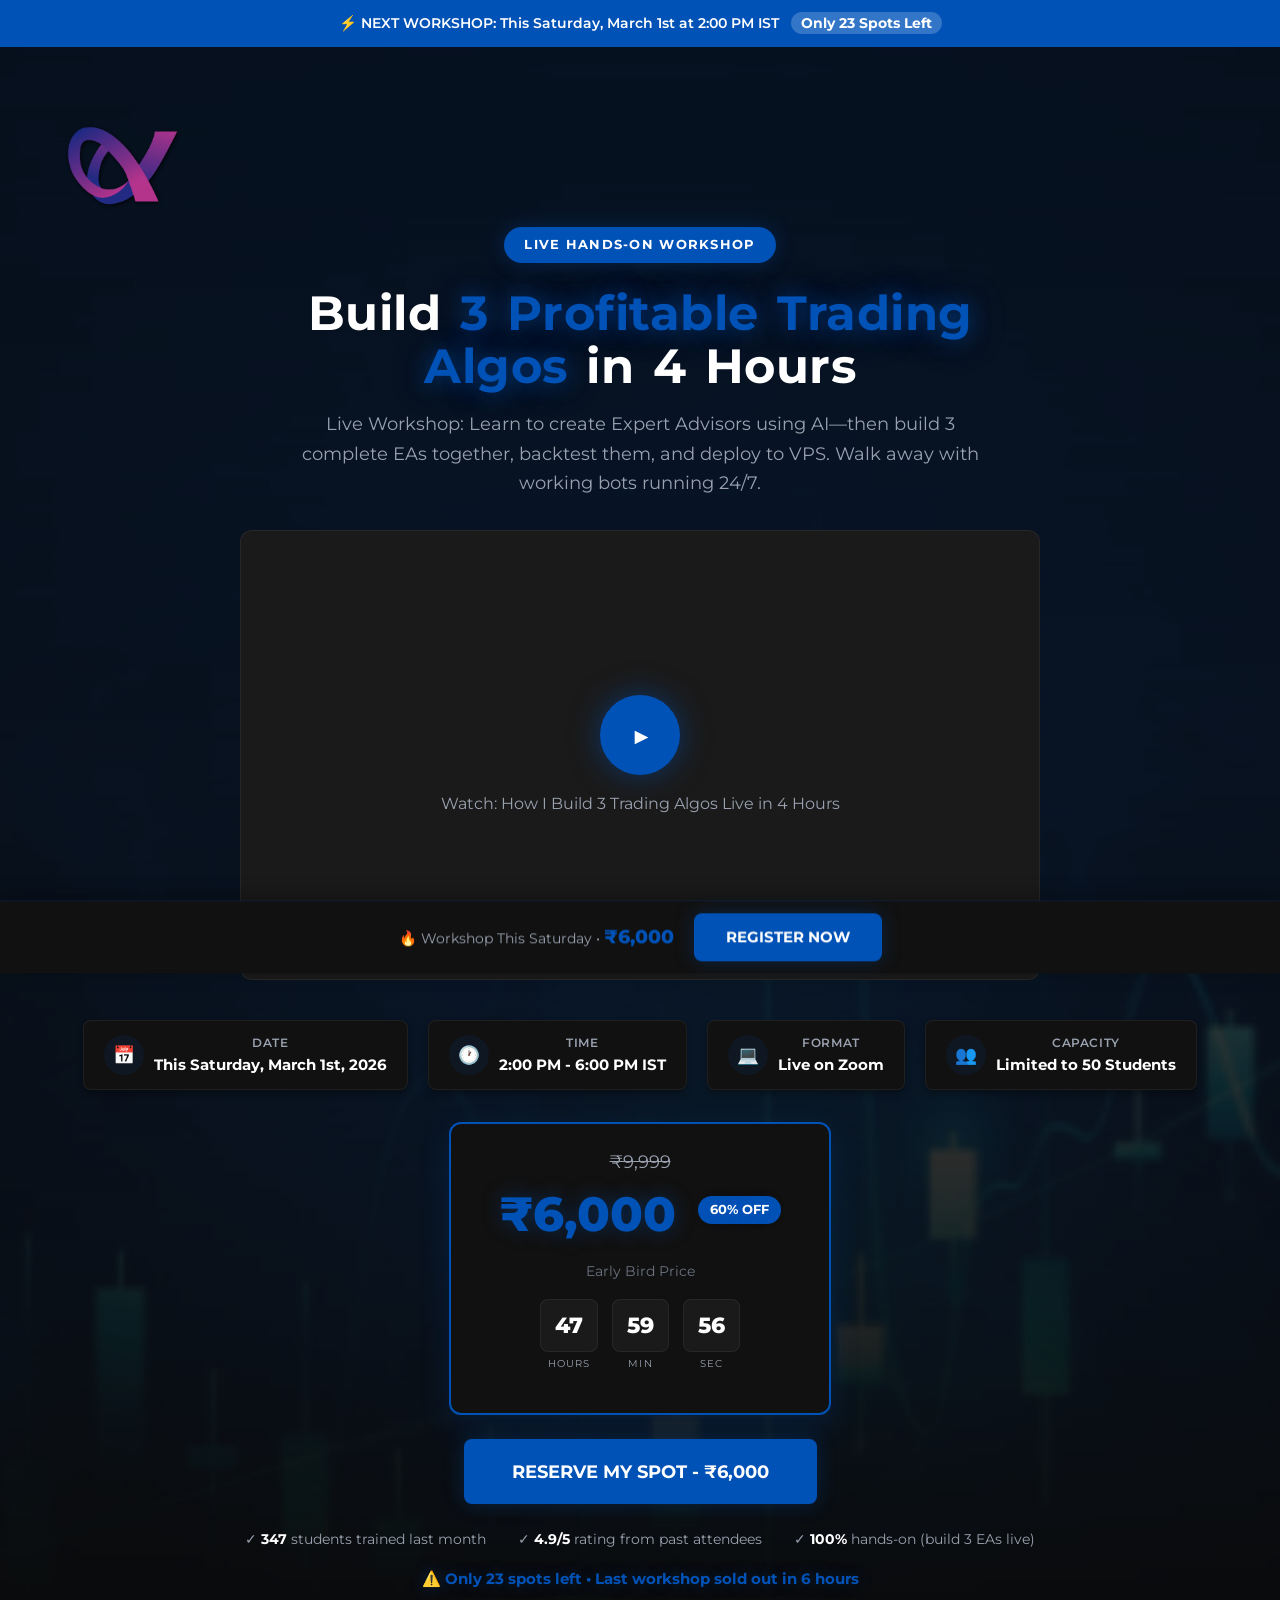
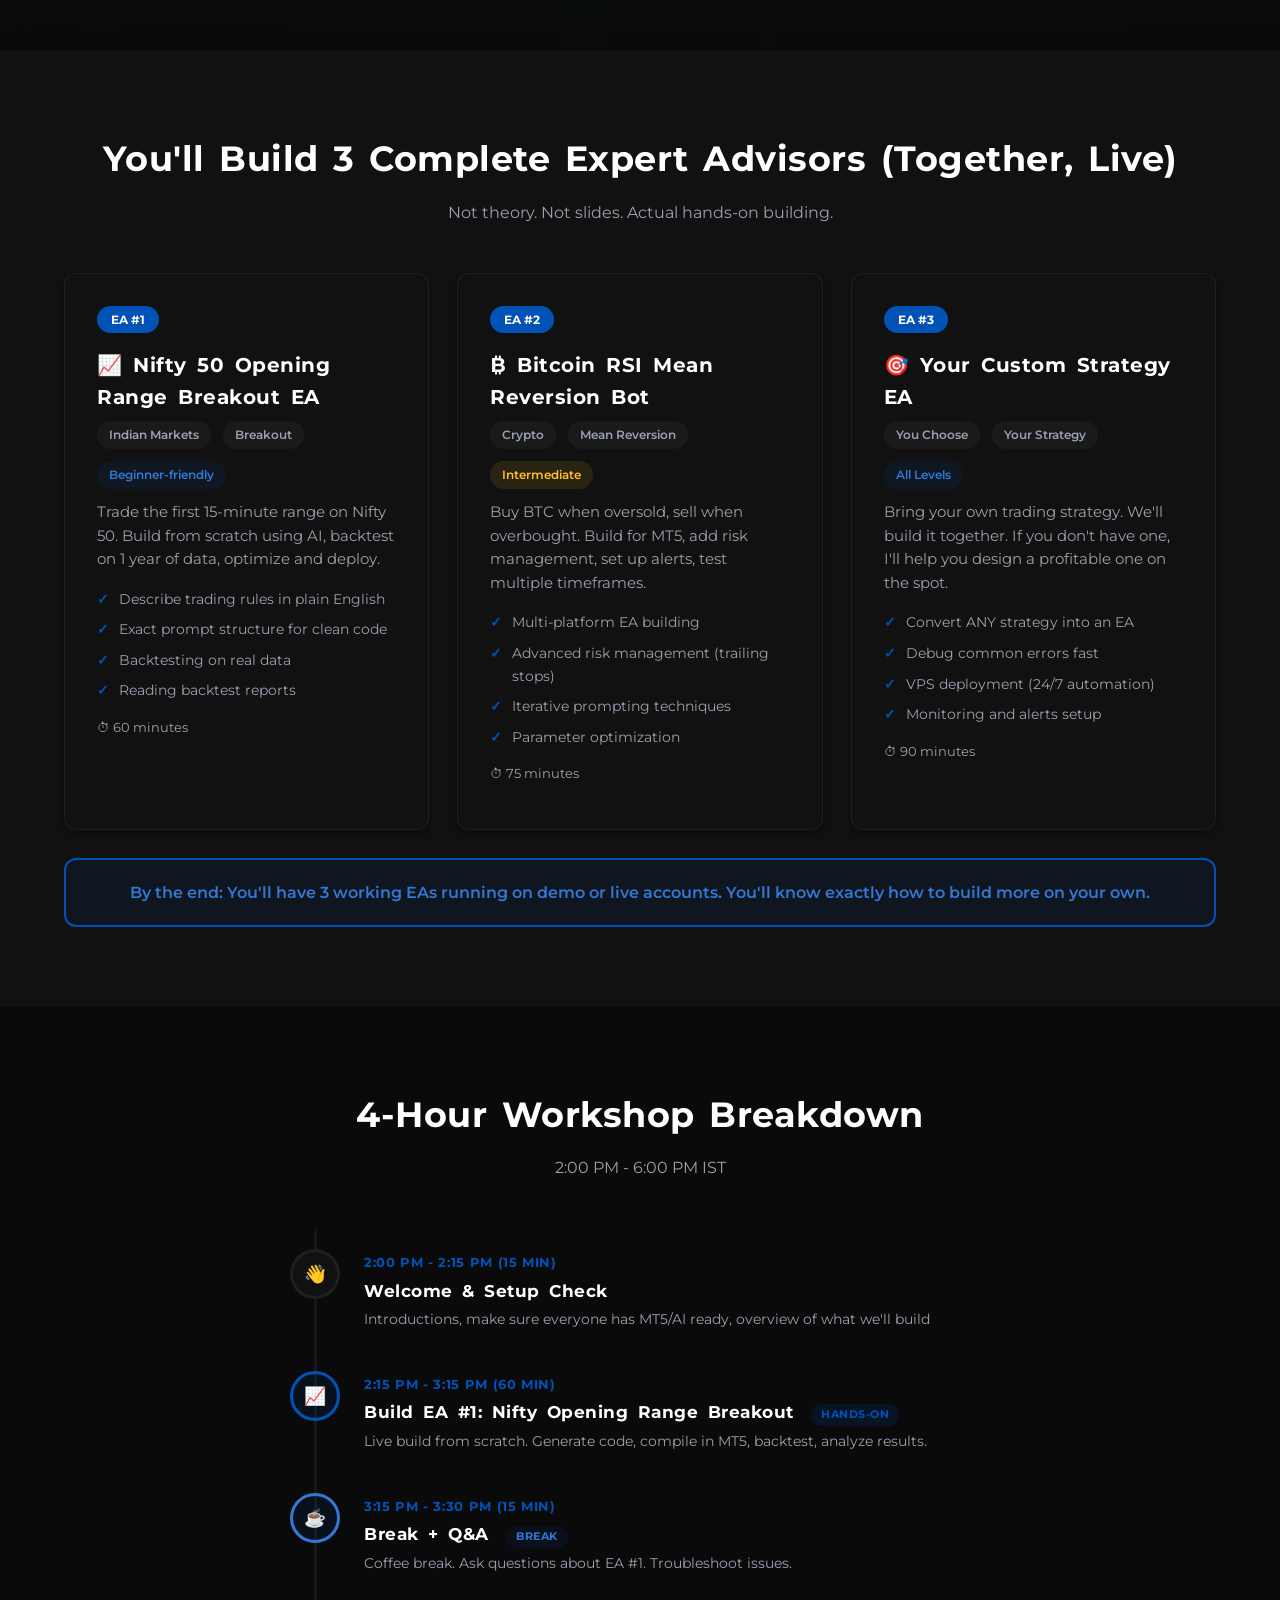
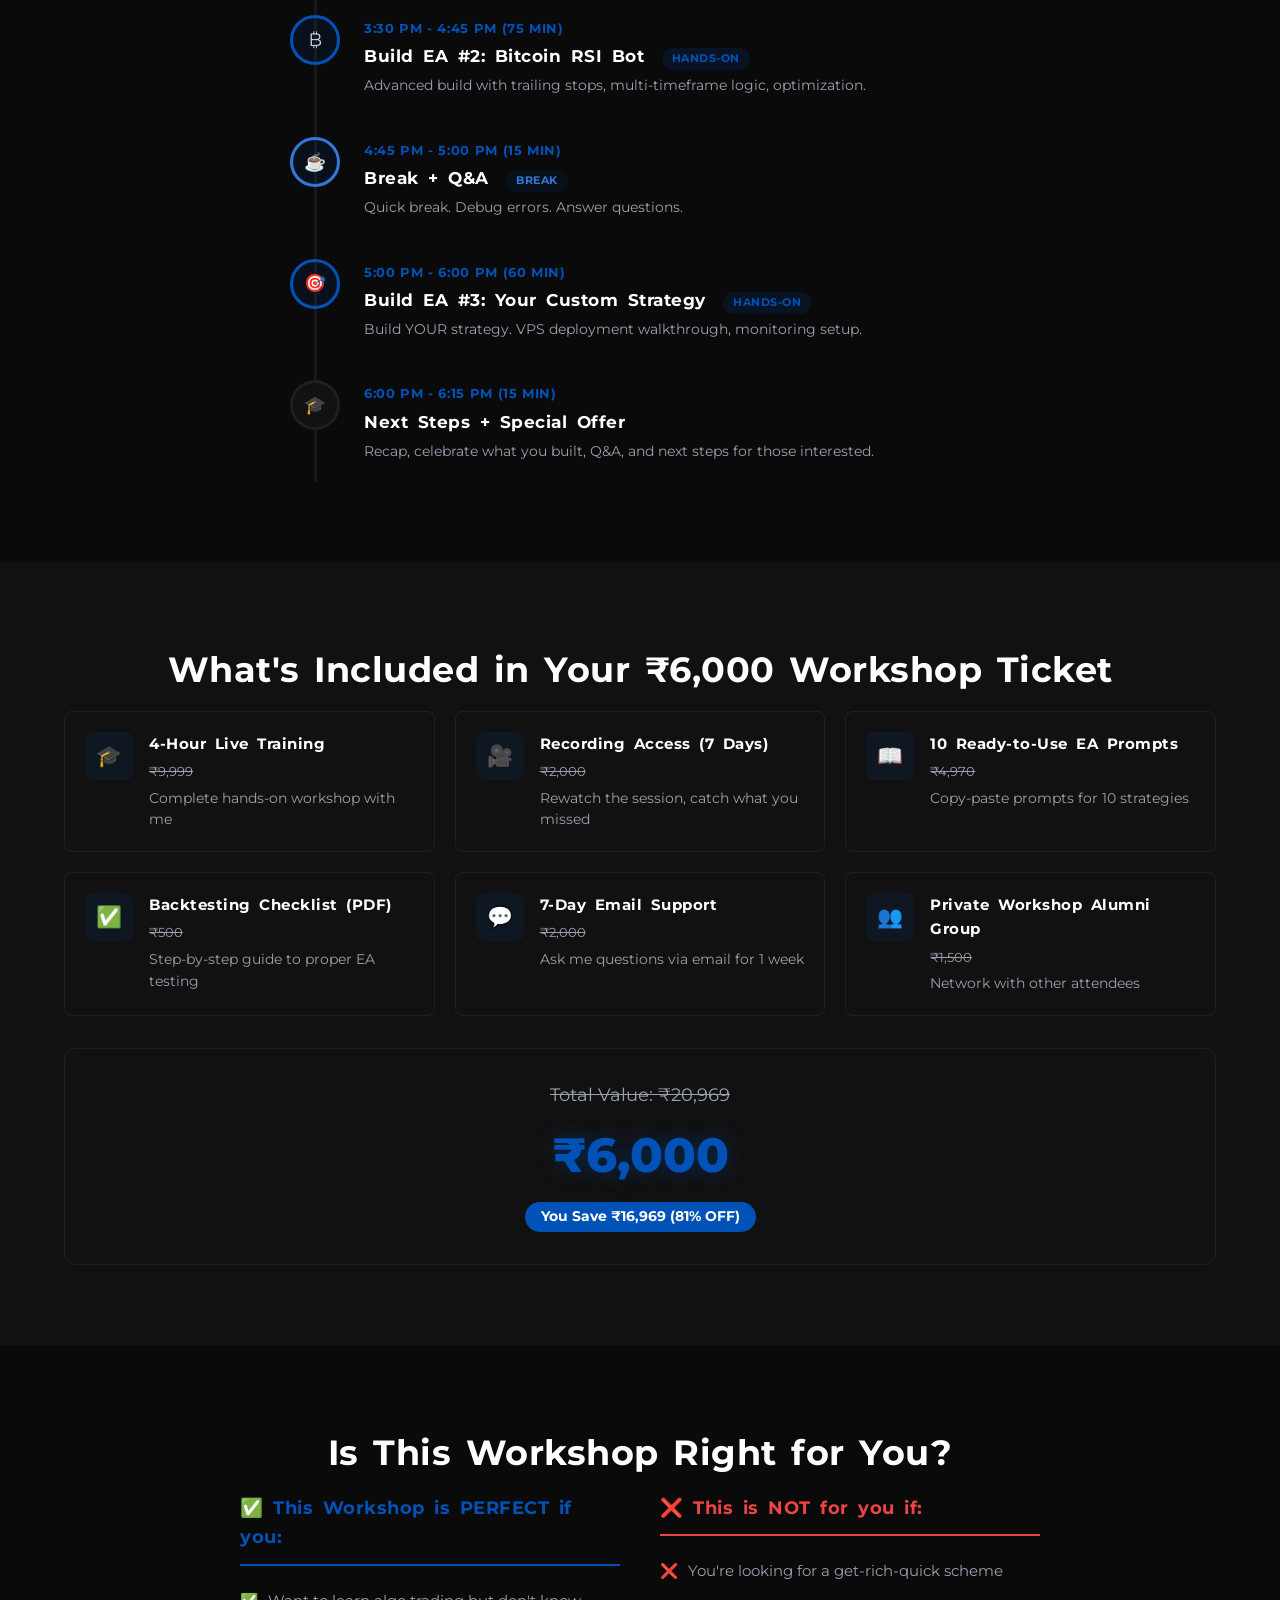
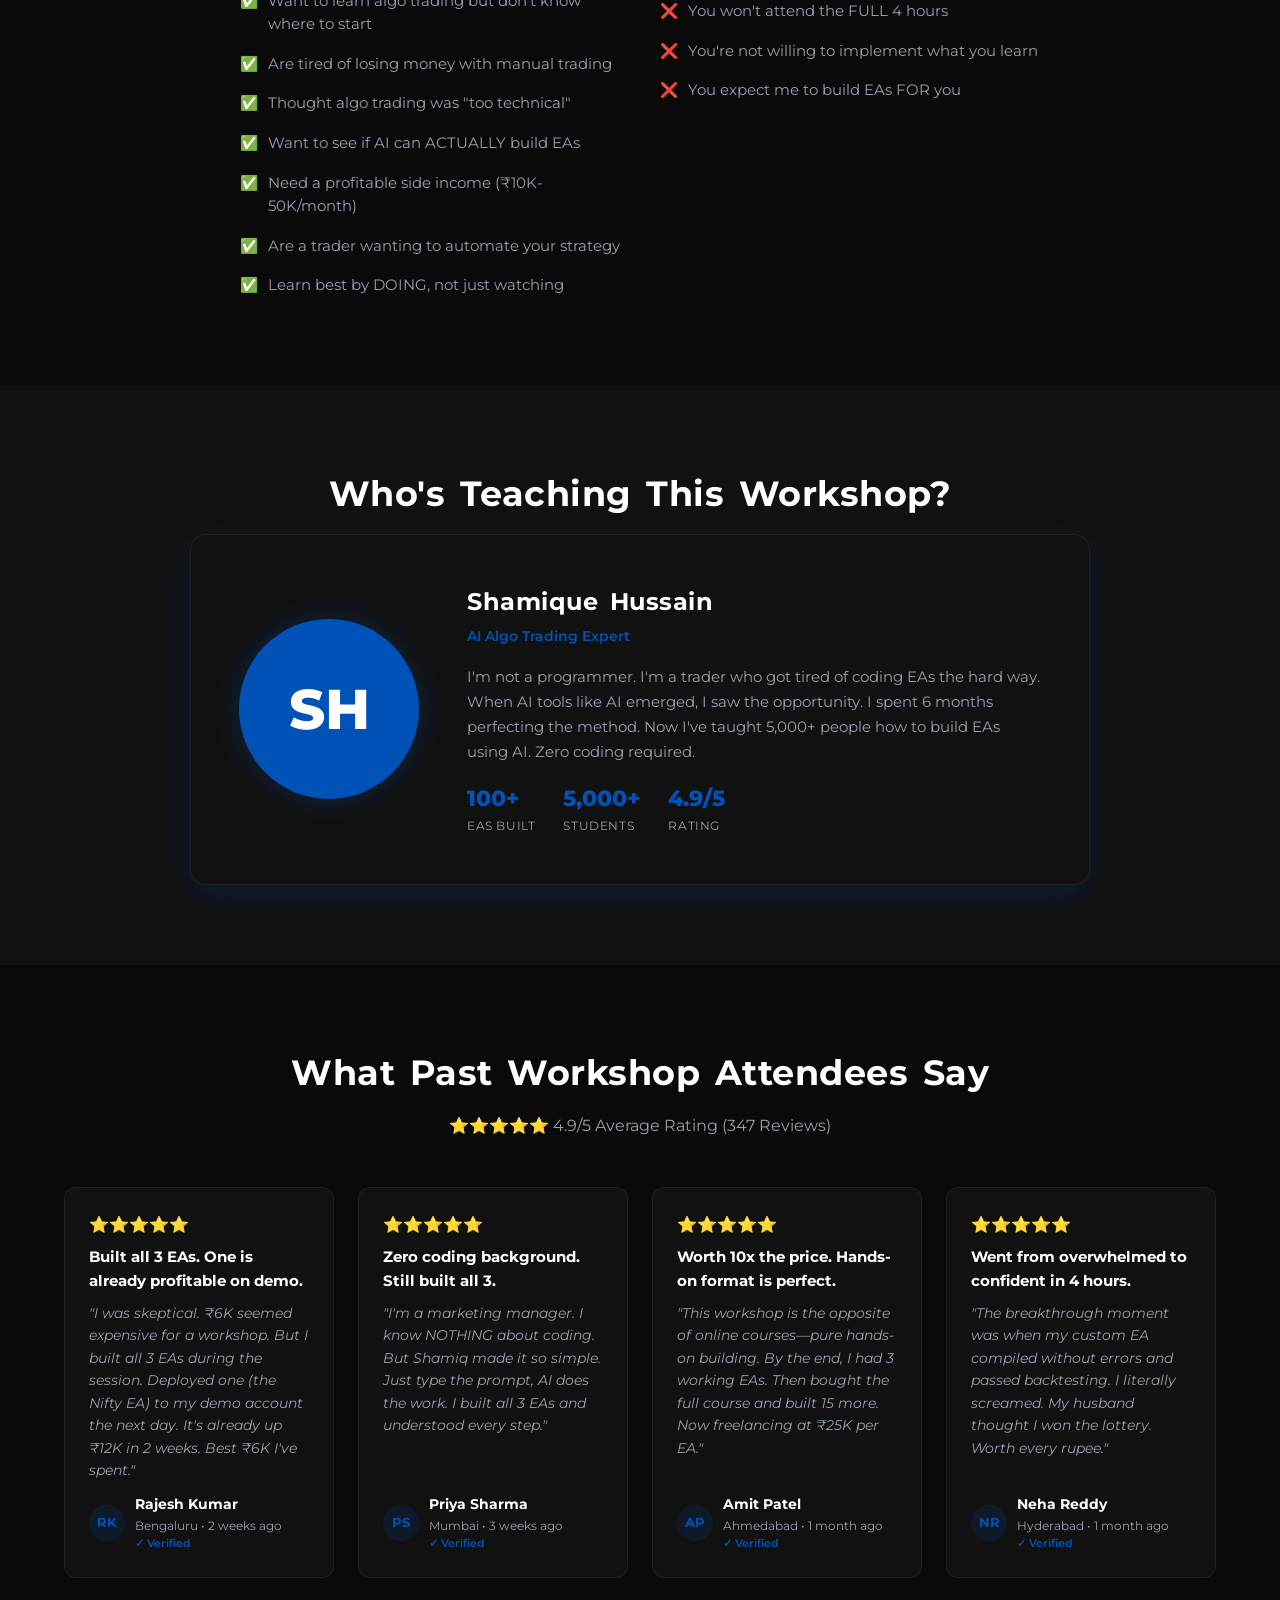
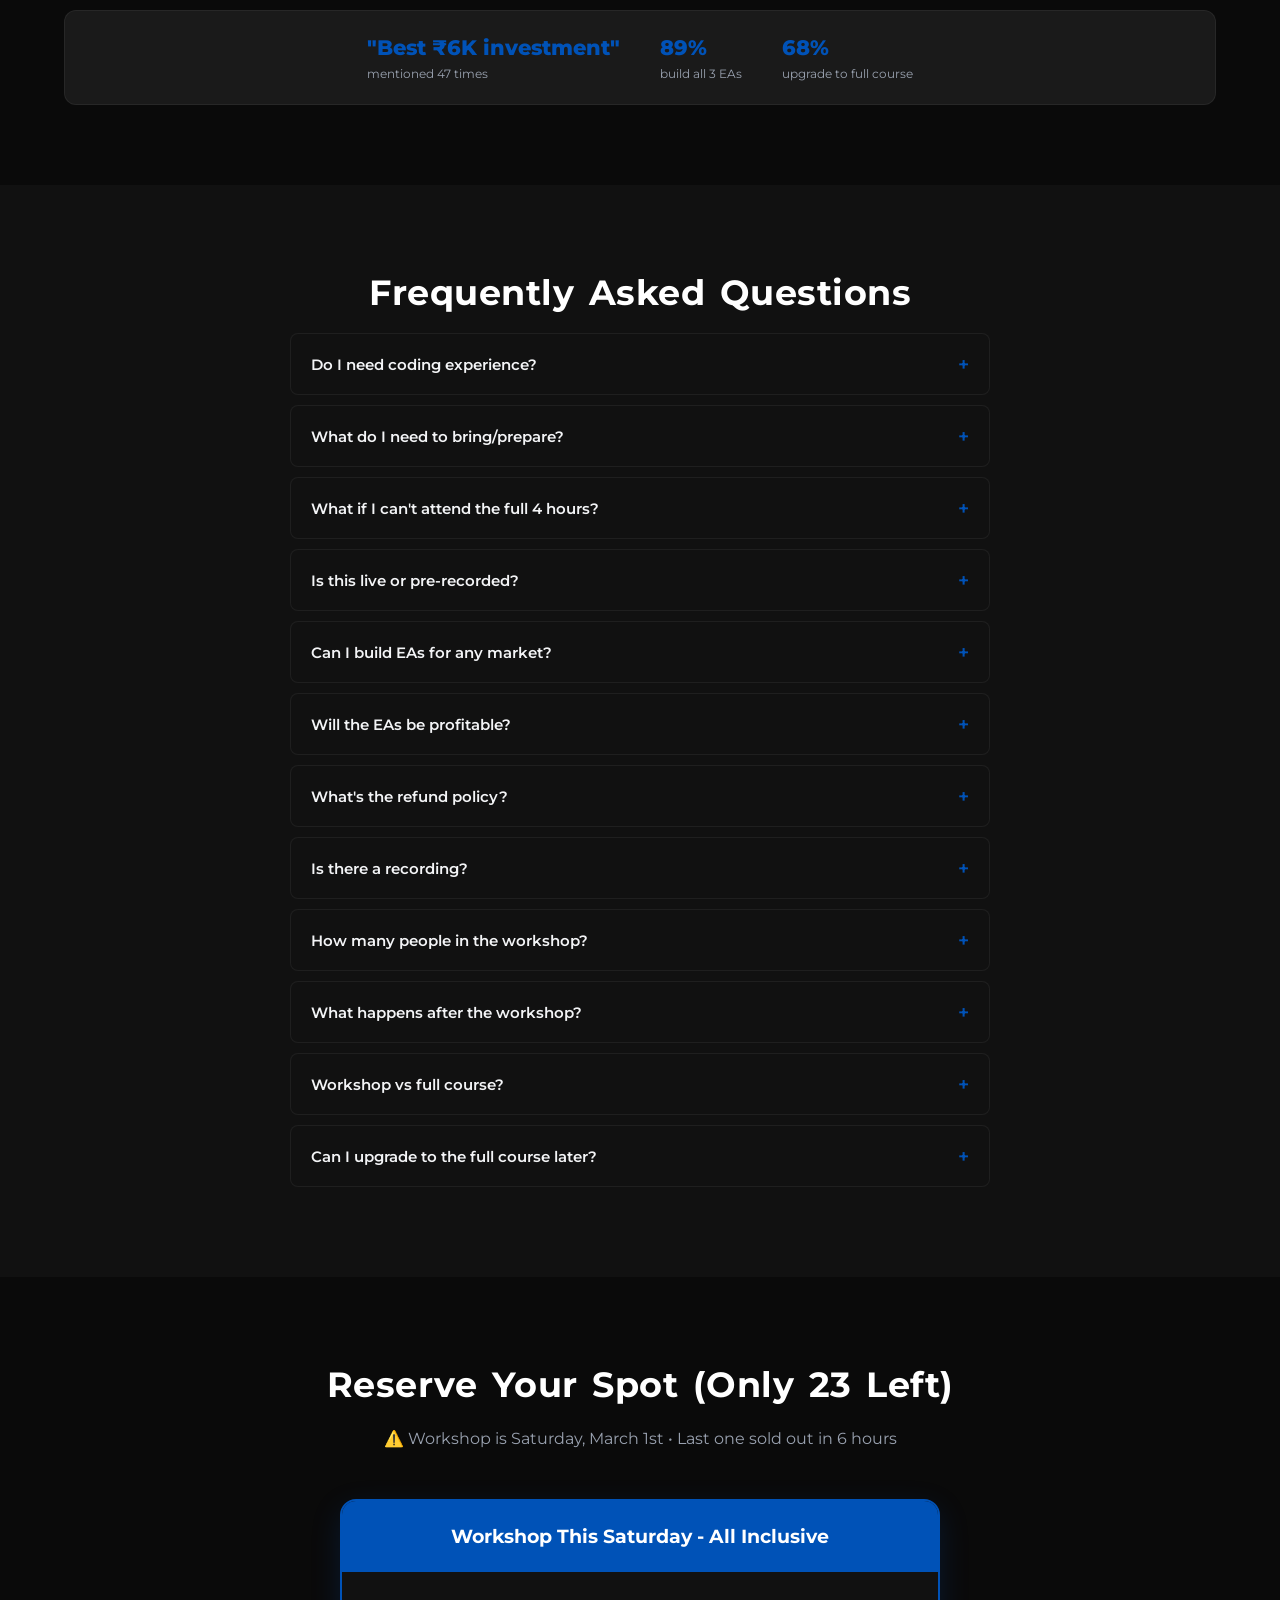
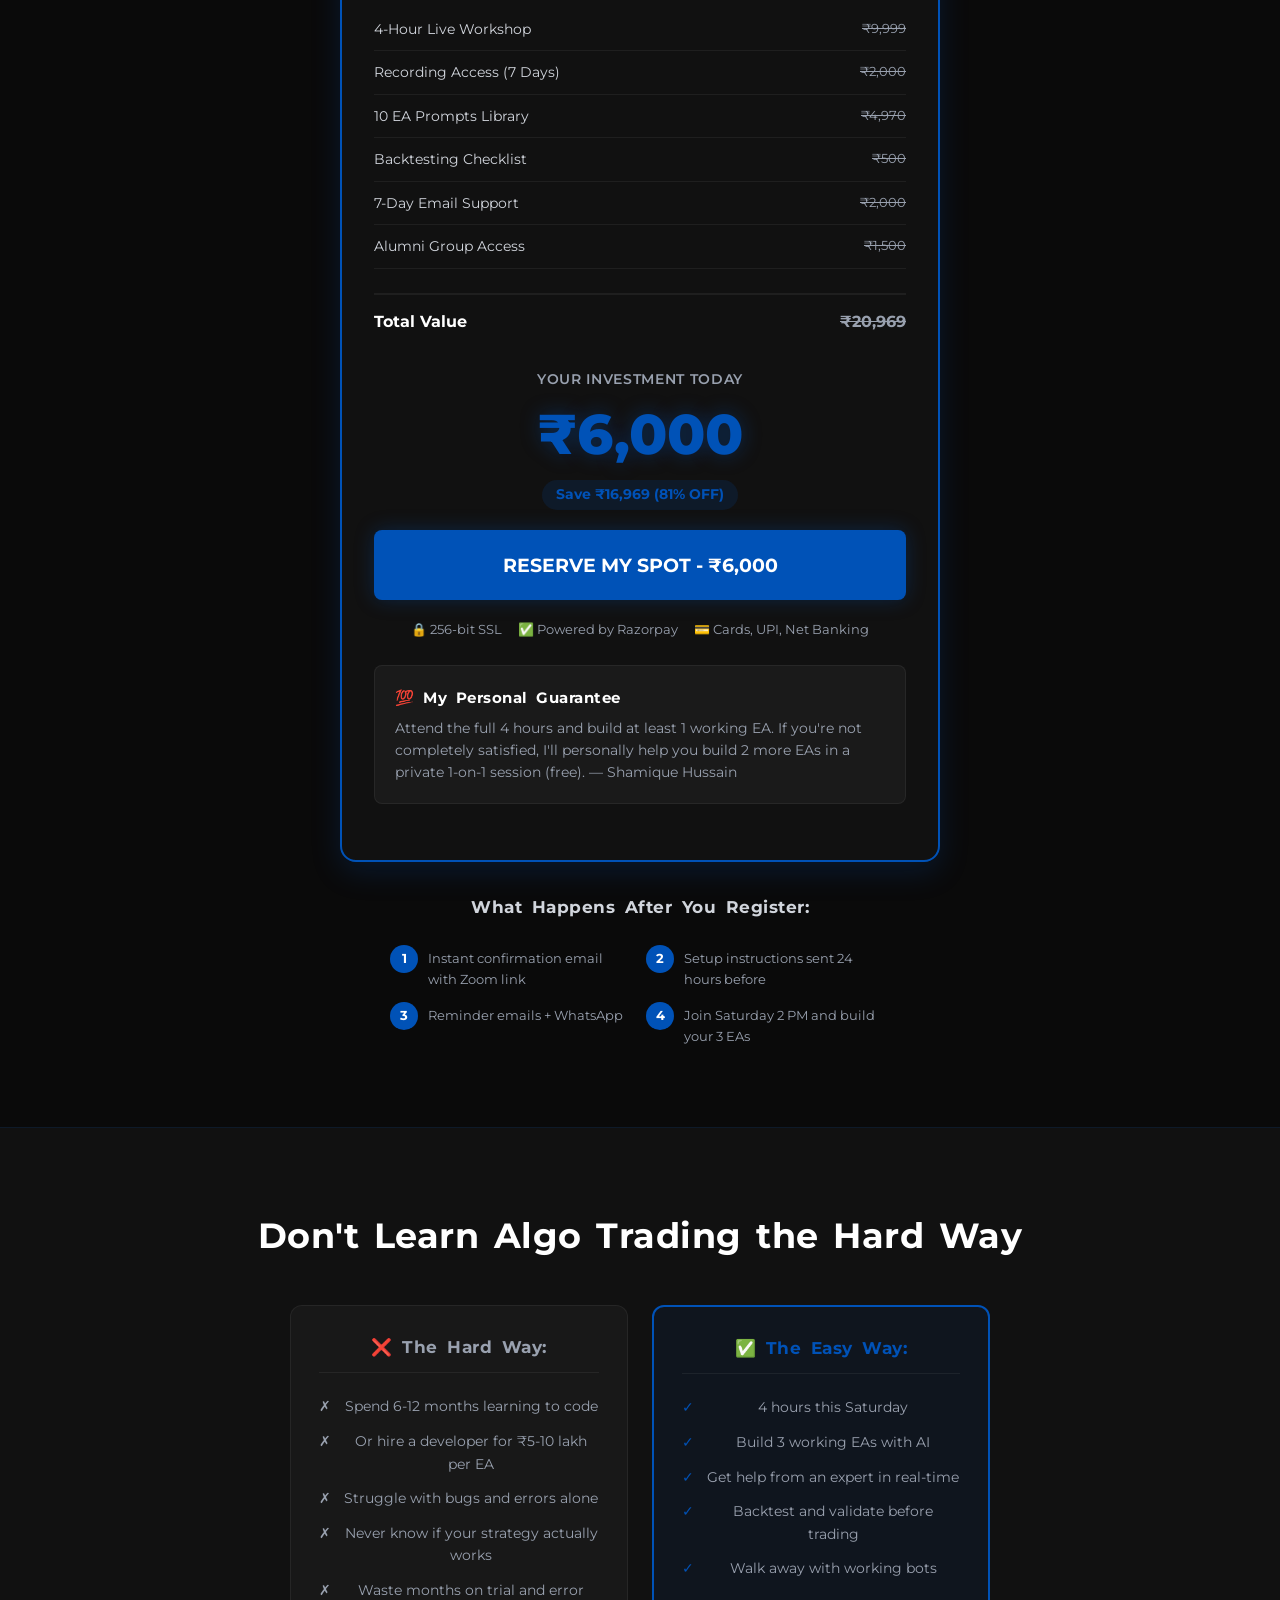
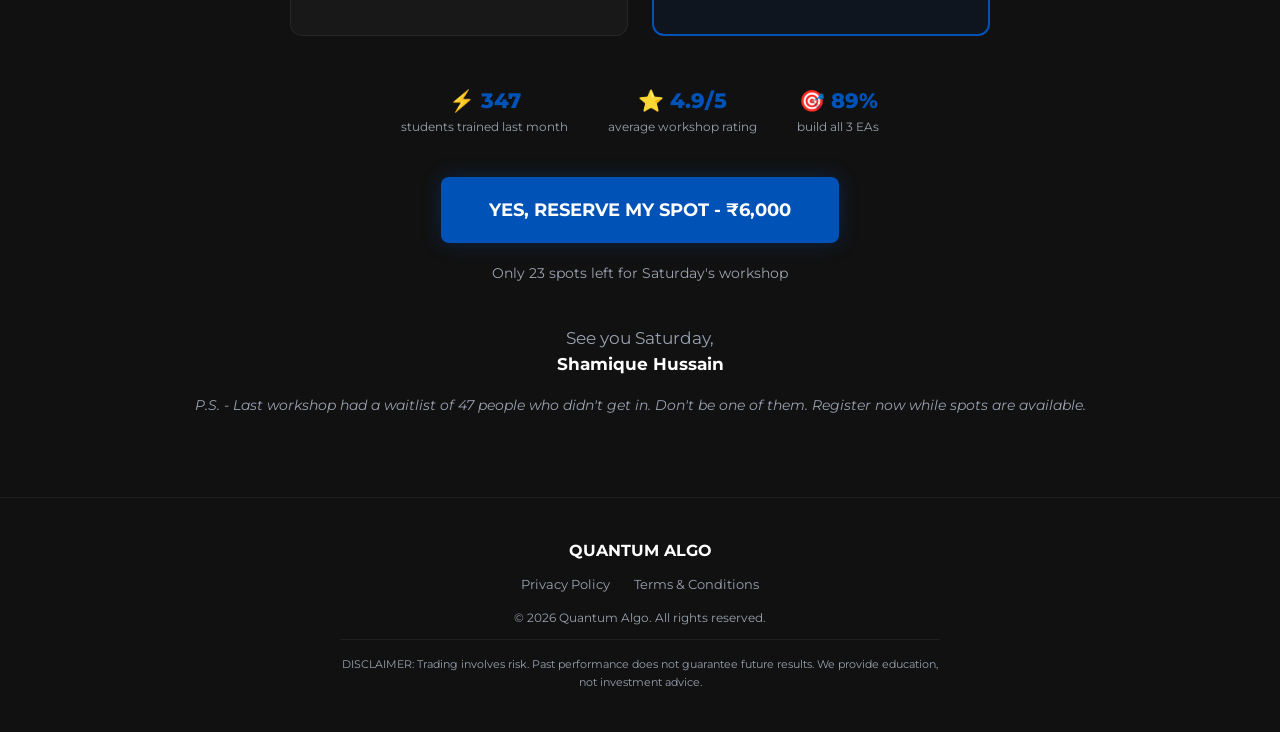
==== commit 86194991: "Update contact email to support@quantumalgo.pro Co-Authored-By: Claude Opus 4.6 <noreply@anthropic.c" ====
--- a/index.html
+++ b/index.html
@@ -513,7 +513,7 @@
       <h3 style="color:#fff;margin:28px 0 10px;">9. Changes to This Policy</h3>
       <p>We may update this Privacy Policy from time to time. Any changes will be posted on this page with an updated "Last updated" date.</p>
       <h3 style="color:#fff;margin:28px 0 10px;">10. Contact Us</h3>
-      <p><strong>Company:</strong> Quantum Algo<br><strong>Founder:</strong> Shamique Hussain<br><strong>Email:</strong> support@quantumalgo.in</p>
+      <p><strong>Company:</strong> Quantum Algo<br><strong>Founder:</strong> Shamique Hussain<br><strong>Email:</strong> support@quantumalgo.pro</p>
     </div>
   </div>
 
@@ -552,7 +552,7 @@
       <h3 style="color:#fff;margin:28px 0 10px;">10. Governing Law</h3>
       <p>These Terms are governed by the laws of India. Any disputes shall be subject to the exclusive jurisdiction of the courts in India.</p>
       <h3 style="color:#fff;margin:28px 0 10px;">11. Contact Us</h3>
-      <p><strong>Company:</strong> Quantum Algo<br><strong>Founder:</strong> Shamique Hussain<br><strong>Email:</strong> support@quantumalgo.in</p>
+      <p><strong>Company:</strong> Quantum Algo<br><strong>Founder:</strong> Shamique Hussain<br><strong>Email:</strong> support@quantumalgo.pro</p>
     </div>
   </div>
 
@@ -722,7 +722,7 @@
               }
             })
             .catch(function(err) {
-              alert('Payment was received but verification failed. Please contact support@quantumalgo.in with your payment ID: ' + response.razorpay_payment_id);
+              alert('Payment was received but verification failed. Please contact support@quantumalgo.pro with your payment ID: ' + response.razorpay_payment_id);
               btn.innerHTML = originalText;
               btn.disabled = false;
               btn.style.opacity = '1';
--- a/workshop.css
+++ b/workshop.css
@@ -332,11 +332,12 @@
   border-radius: var(--radius-lg); padding: 24px;
   transition: all 0.3s;
 }
+.test-card { display: flex; flex-direction: column; }
 .test-card:hover { border-color: rgba(0,82,183,0.25); box-shadow: 0 0 30px rgba(0,82,183,0.08); }
 .test-stars { color: #FBBF24; margin-bottom: 8px; }
 .test-headline { font-weight: 700; font-size: 0.95rem; margin-bottom: 8px; color: #fff; }
-.test-card blockquote { font-size: 0.88rem; color: var(--text-muted); font-style: italic; line-height: 1.6; margin-bottom: 12px; }
-.test-author { display: flex; align-items: center; gap: 10px; }
+.test-card blockquote { font-size: 0.88rem; color: var(--text-muted); font-style: italic; line-height: 1.6; margin-bottom: 12px; flex-grow: 1; }
+.test-author { display: flex; align-items: center; gap: 10px; margin-top: auto; }
 .test-avatar {
   width: 36px; height: 36px; border-radius: 50%;
   background: rgba(0,82,183,0.15); color: var(--primary);
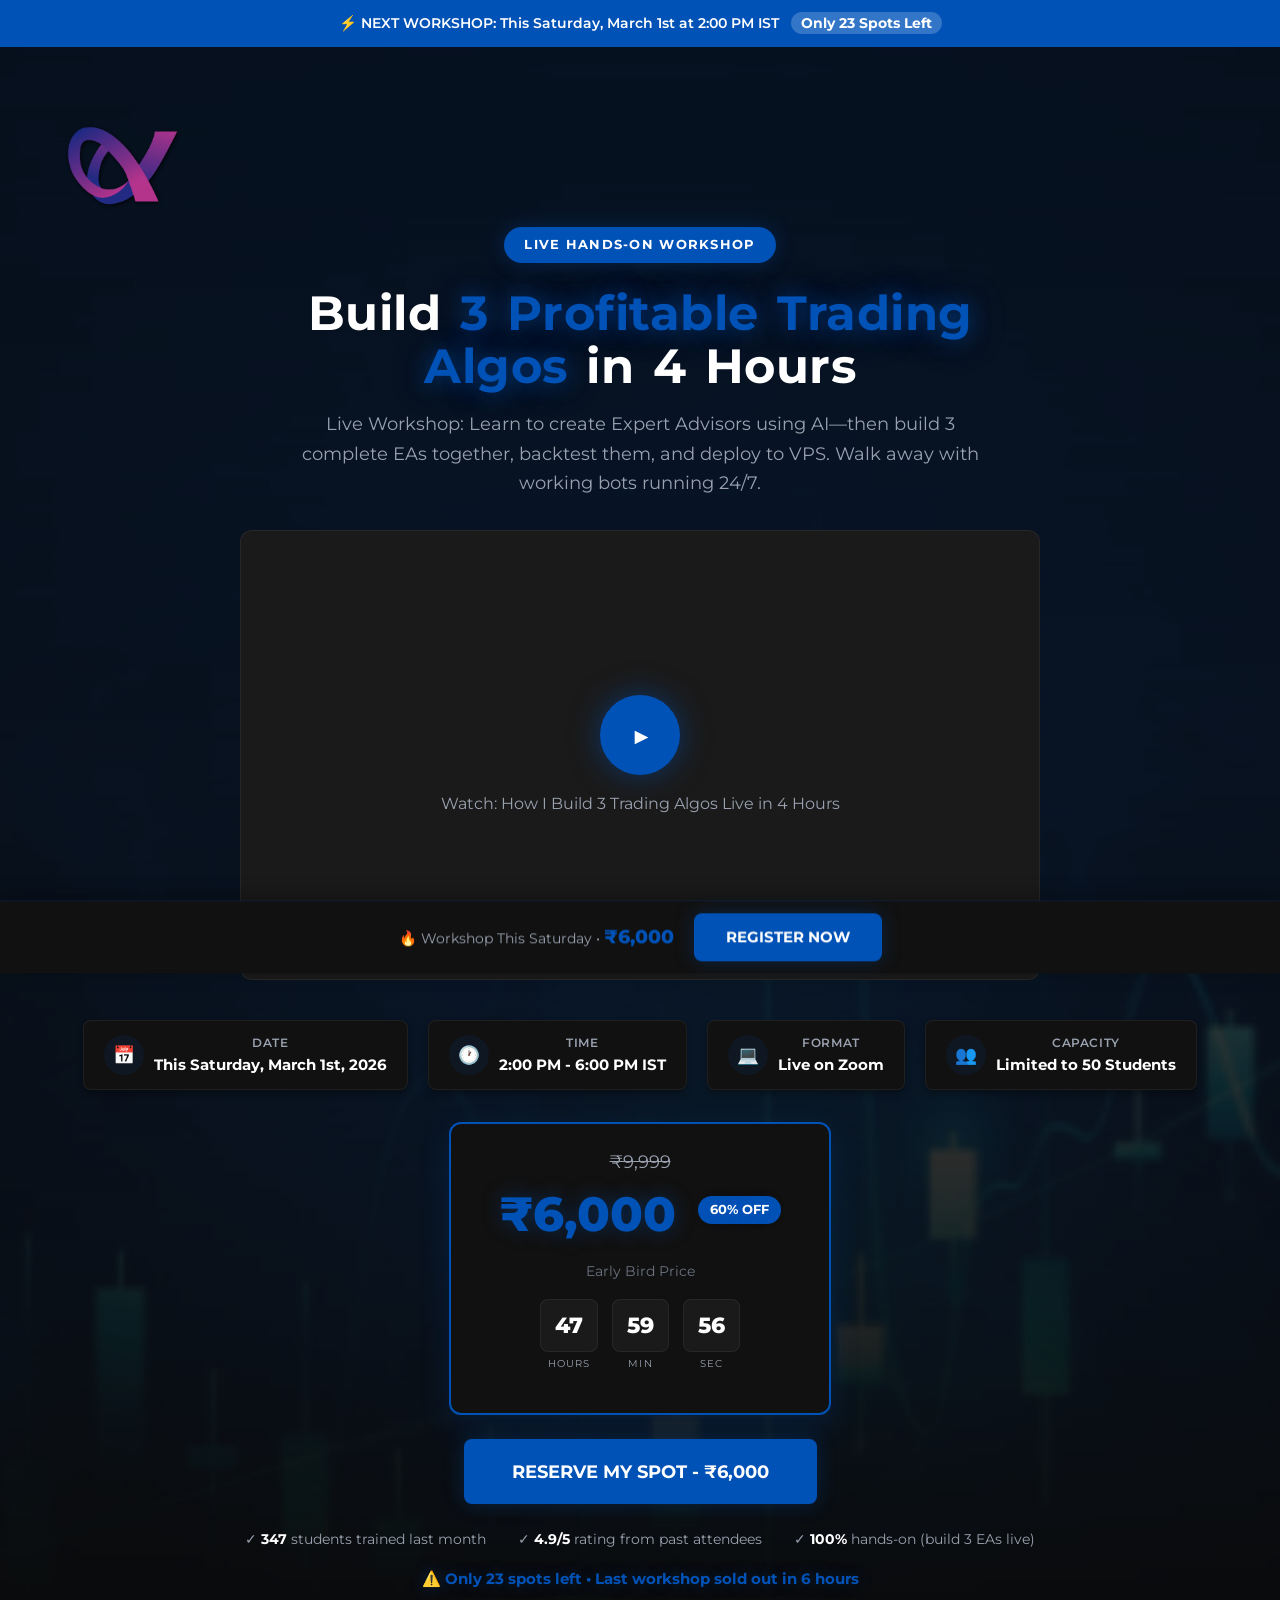
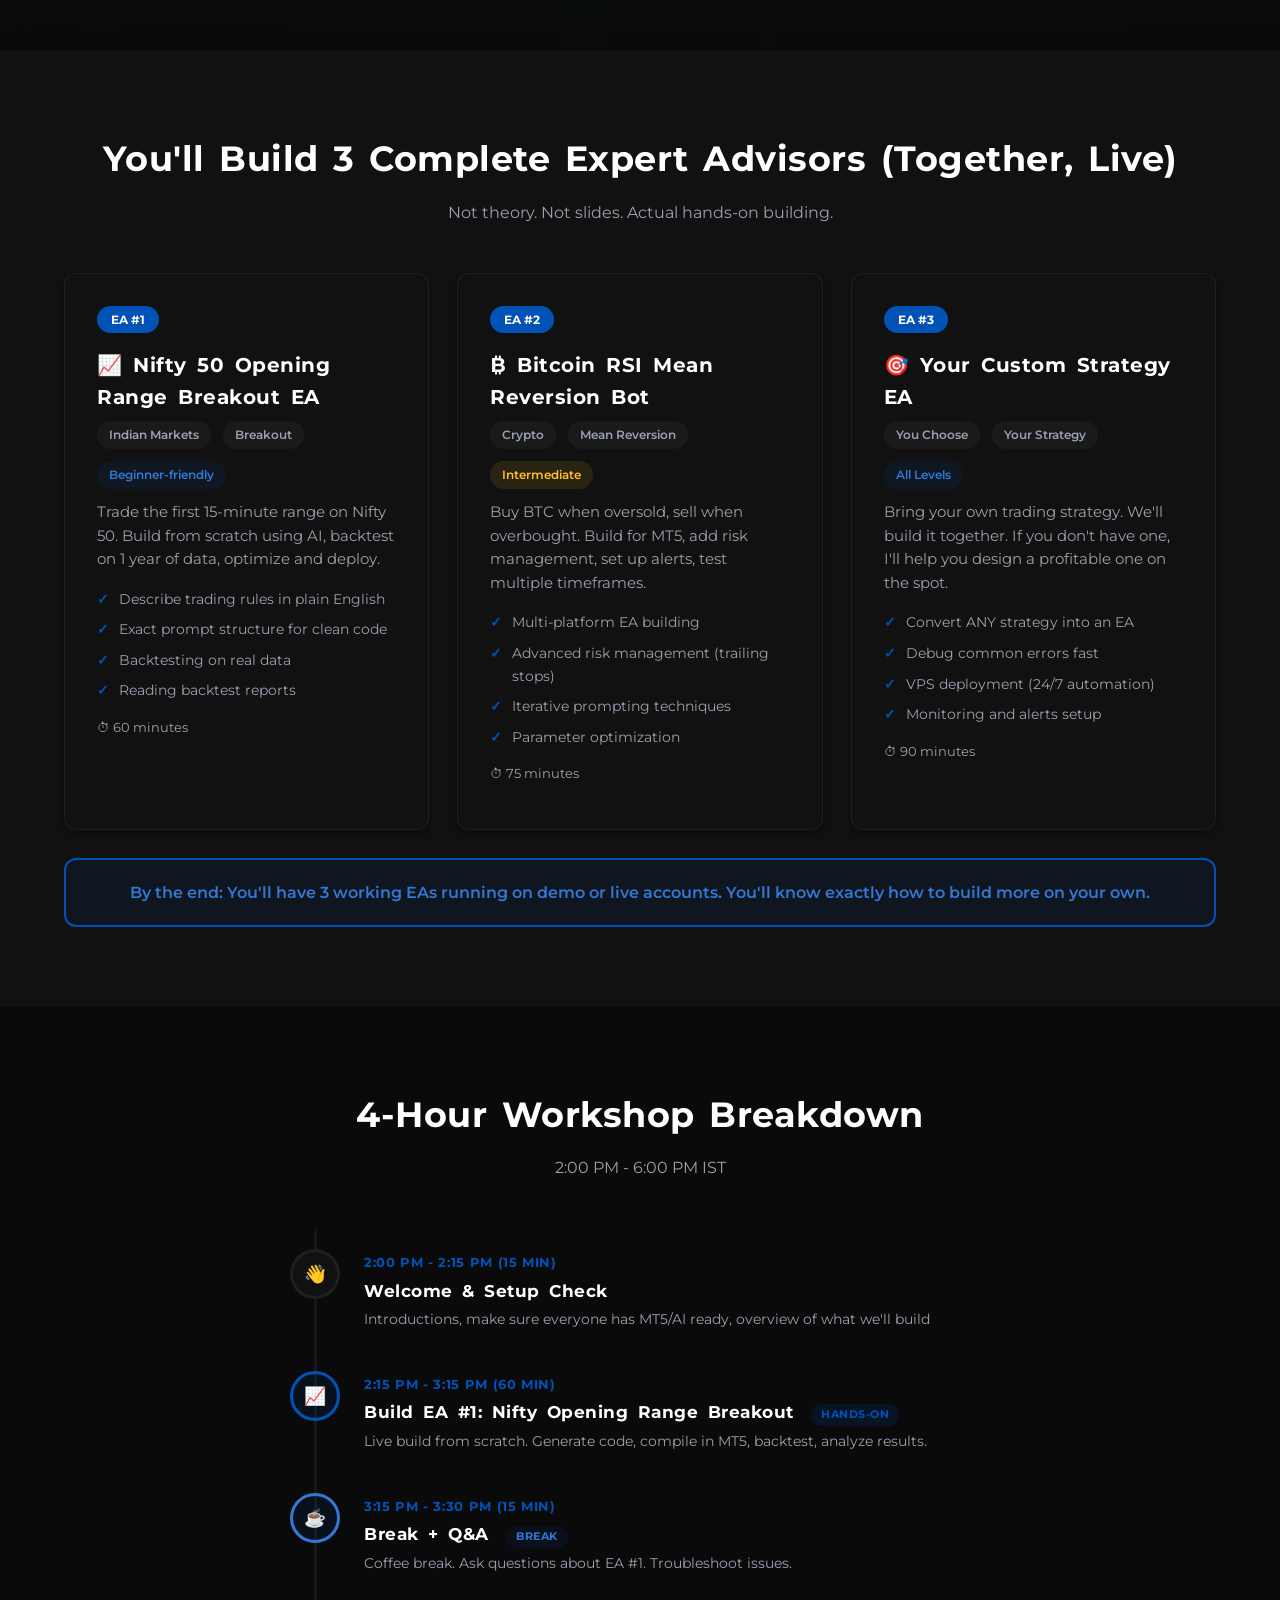
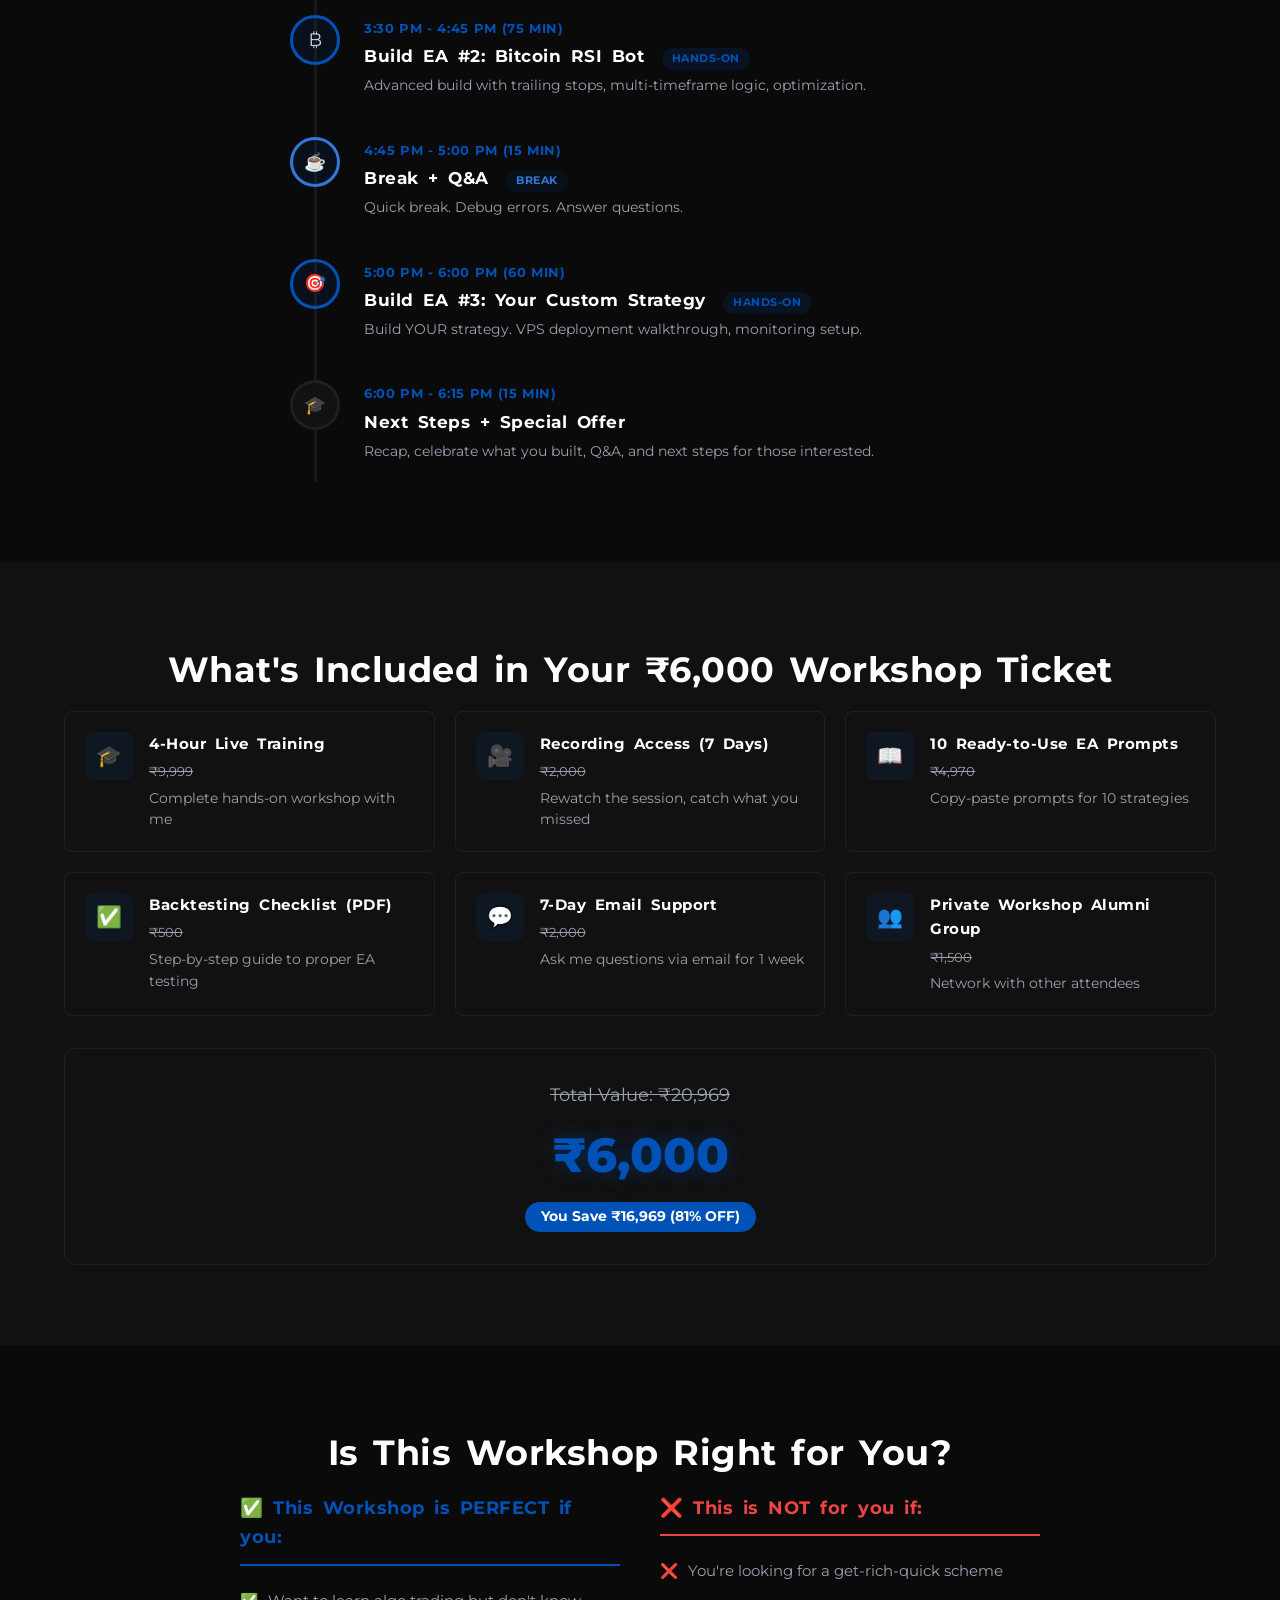
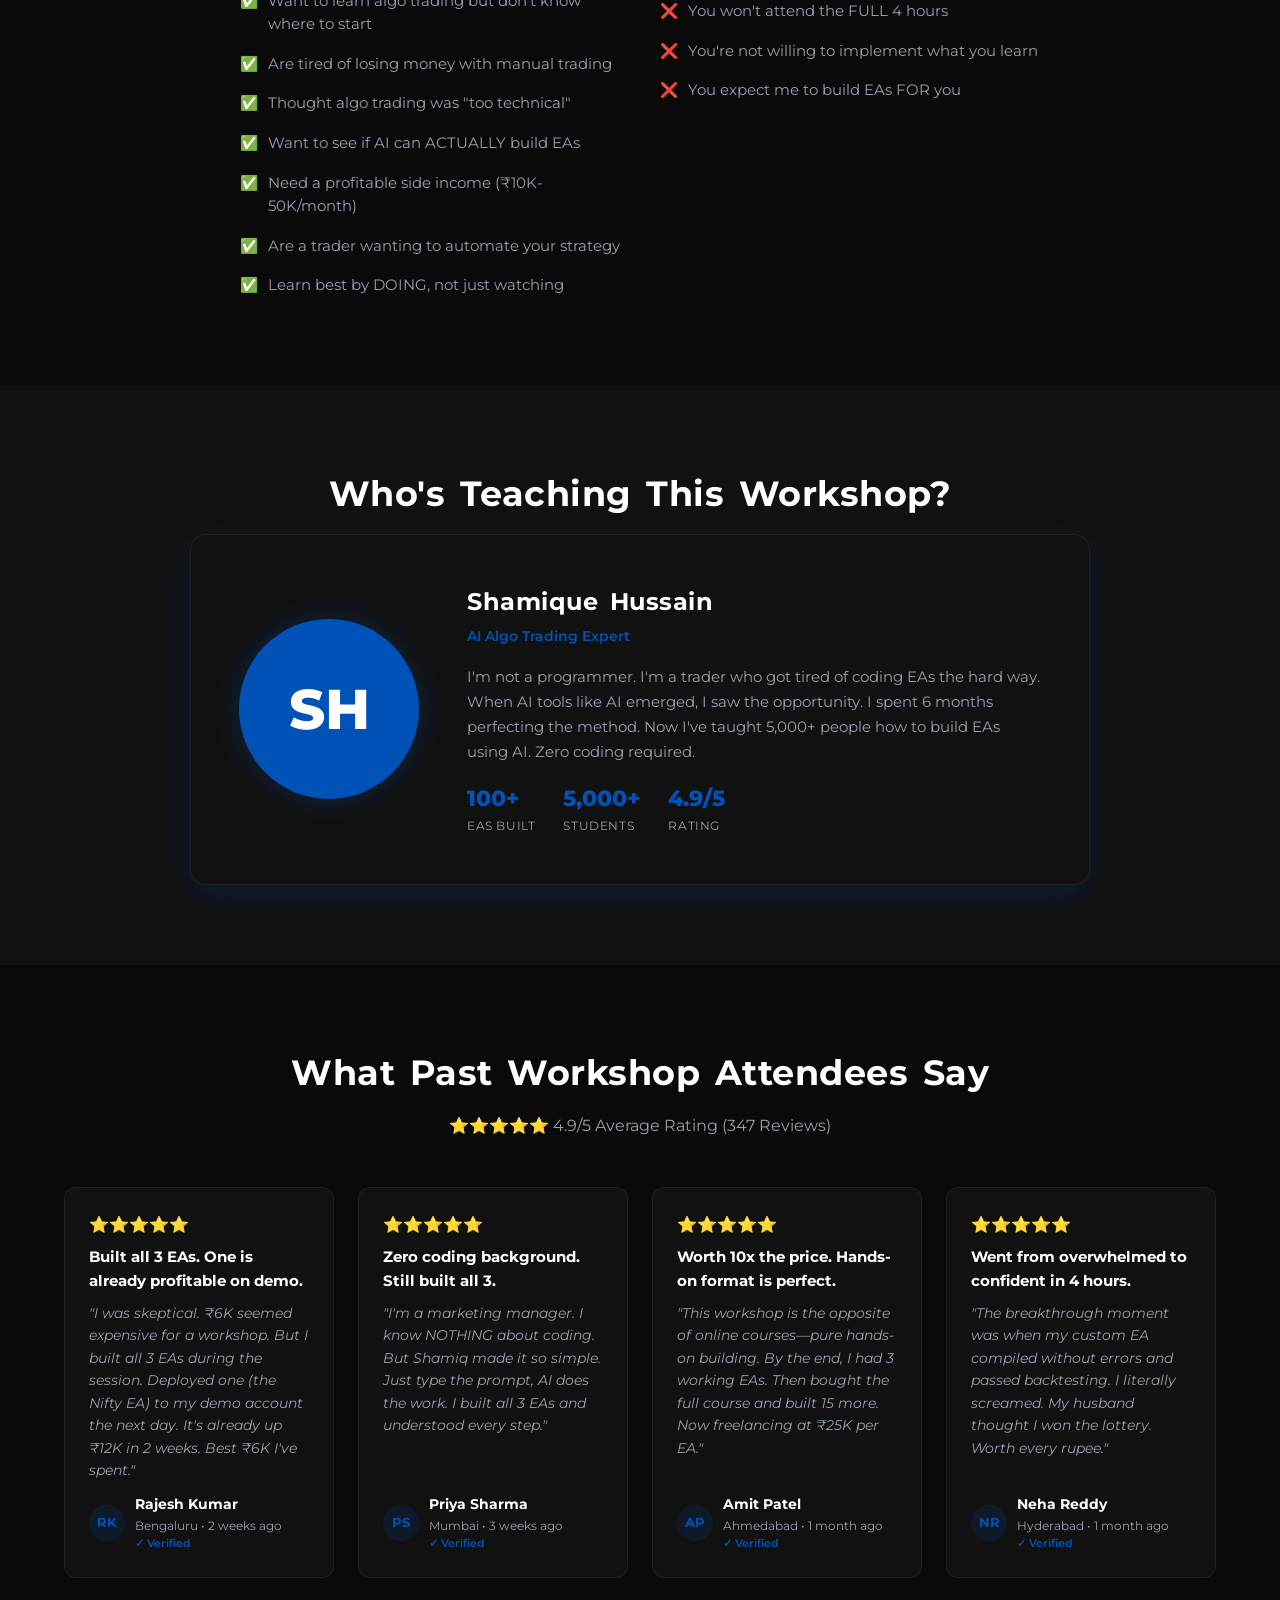
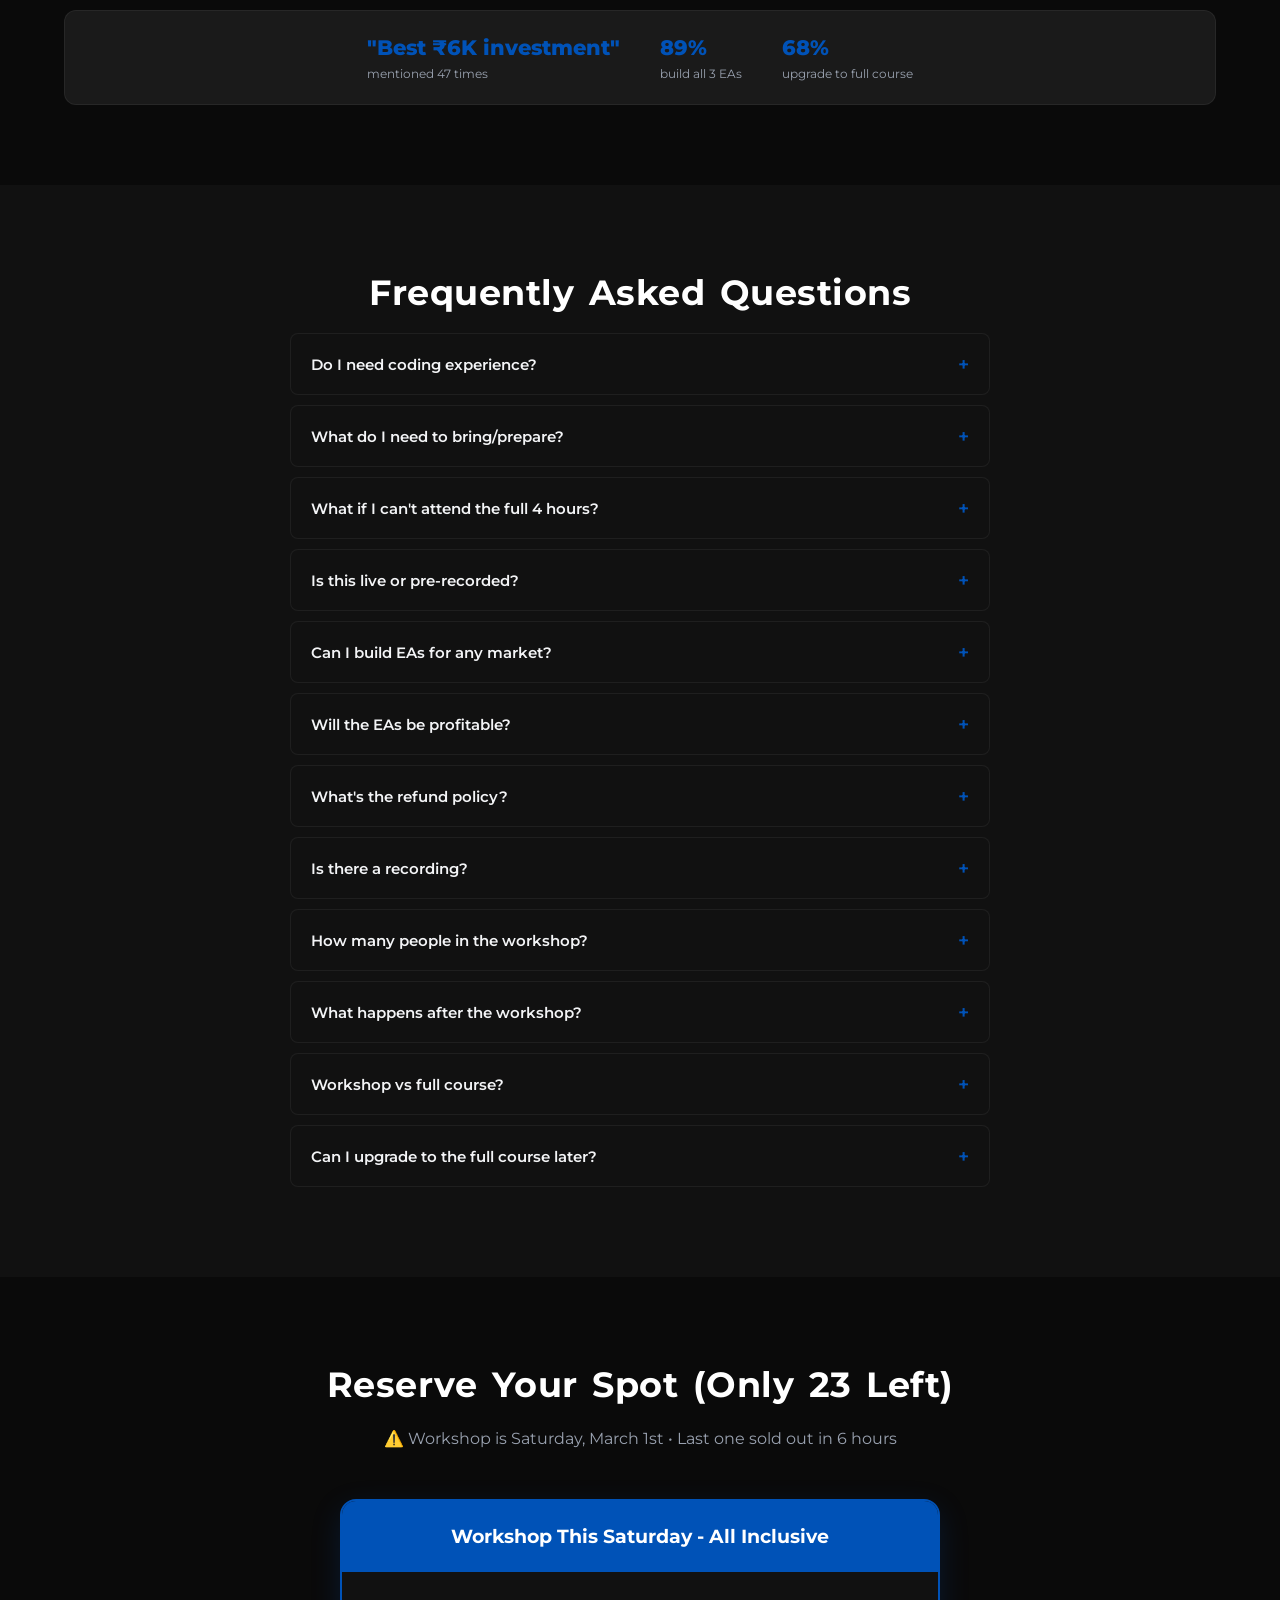
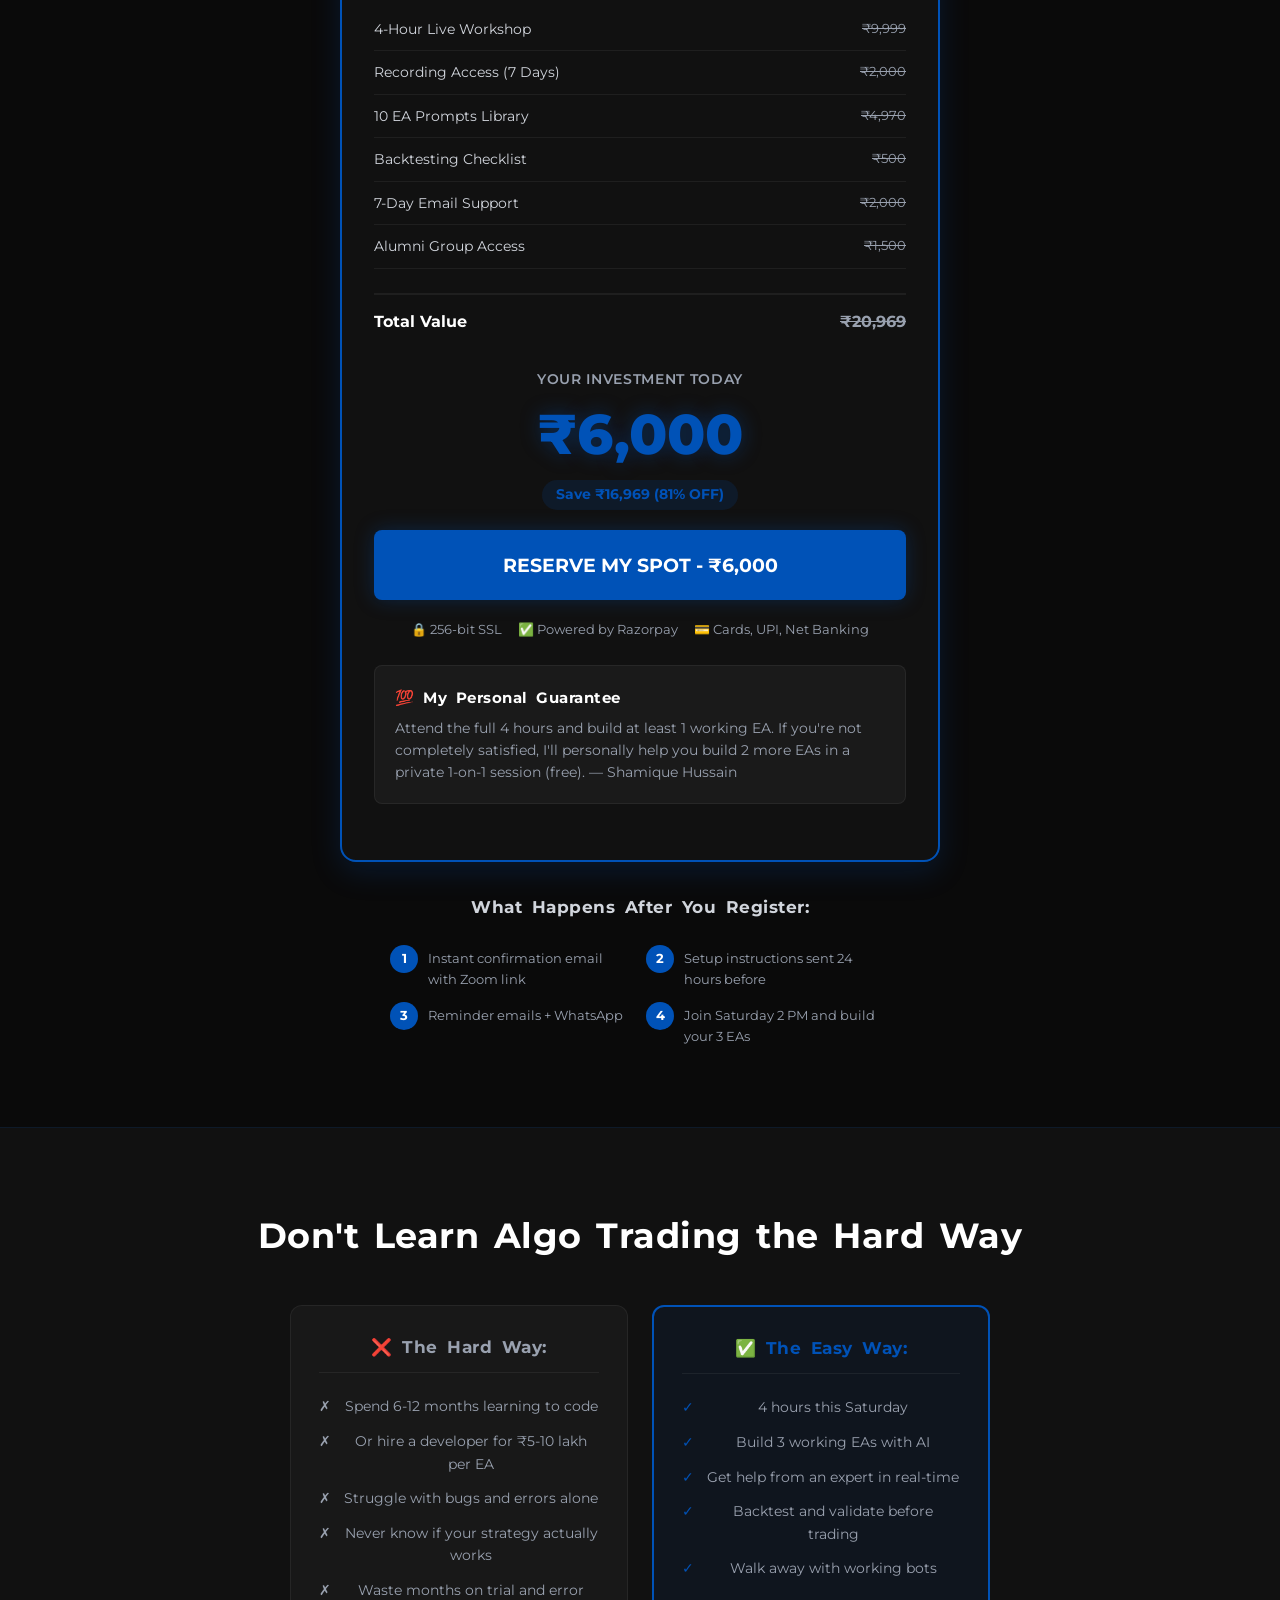
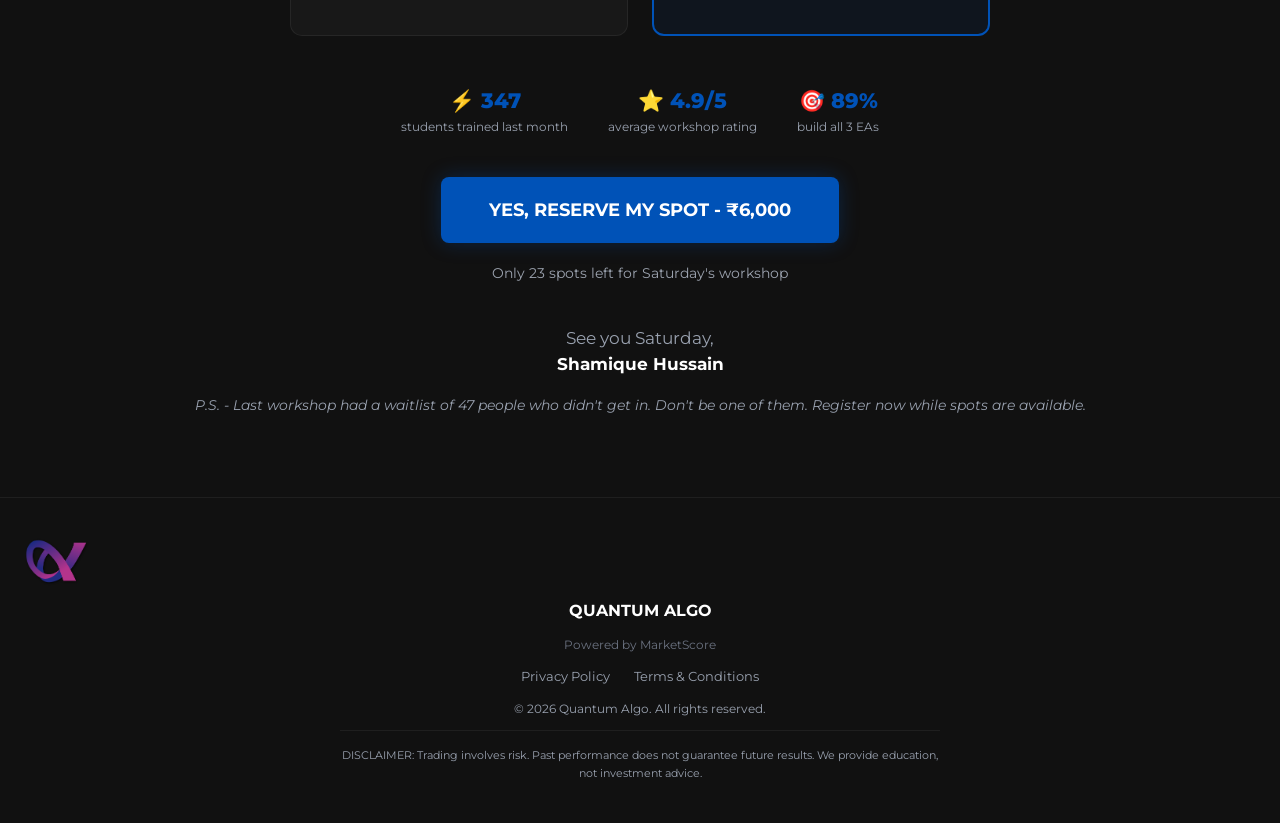
==== commit 6b0ddc14: "Add logo and Powered by MarketScore to footer Co-Authored-By: Claude Opus 4.6 <noreply@anthropic.com" ====
--- a/index.html
+++ b/index.html
@@ -5,6 +5,7 @@
   <meta name="viewport" content="width=device-width, initial-scale=1.0">
   <title>AI Algo Trading Workshop - Build 3 Trading Algos in 4 Hours (Live)</title>
   <meta name="description" content="Hands-on 4-hour workshop. Build 3 complete Expert Advisors using AI. Learn backtesting, VPS deployment, monetization. Only ₹6,000.">
+  <link rel="icon" type="image/png" href="QA%20logo.png">
   <link rel="preconnect" href="https://fonts.googleapis.com">
   <link href="https://fonts.googleapis.com/css2?family=Montserrat:wght@400;500;600;700;800&display=swap" rel="stylesheet">
   <link href="https://api.fontshare.com/v2/css?f[]=clash-display@400,500,600,700&display=swap" rel="stylesheet">
@@ -440,7 +441,11 @@
 
   <!-- Footer -->
   <footer class="footer">
+    <div style="text-align:center;margin-bottom:12px;">
+      <img src="QA%20logo.png" alt="Quantum Algo" style="height:48px;max-width:200px;">
+    </div>
     <div class="footer-brand">QUANTUM ALGO</div>
+    <div style="color:#6b7280;font-size:12px;margin-bottom:12px;">Powered by MarketScore</div>
     <div class="footer-links">
       <a href="#" onclick="document.getElementById('privacyModal').style.display='flex';return false;">Privacy Policy</a>
       <a href="#" onclick="document.getElementById('termsModal').style.display='flex';return false;">Terms & Conditions</a>
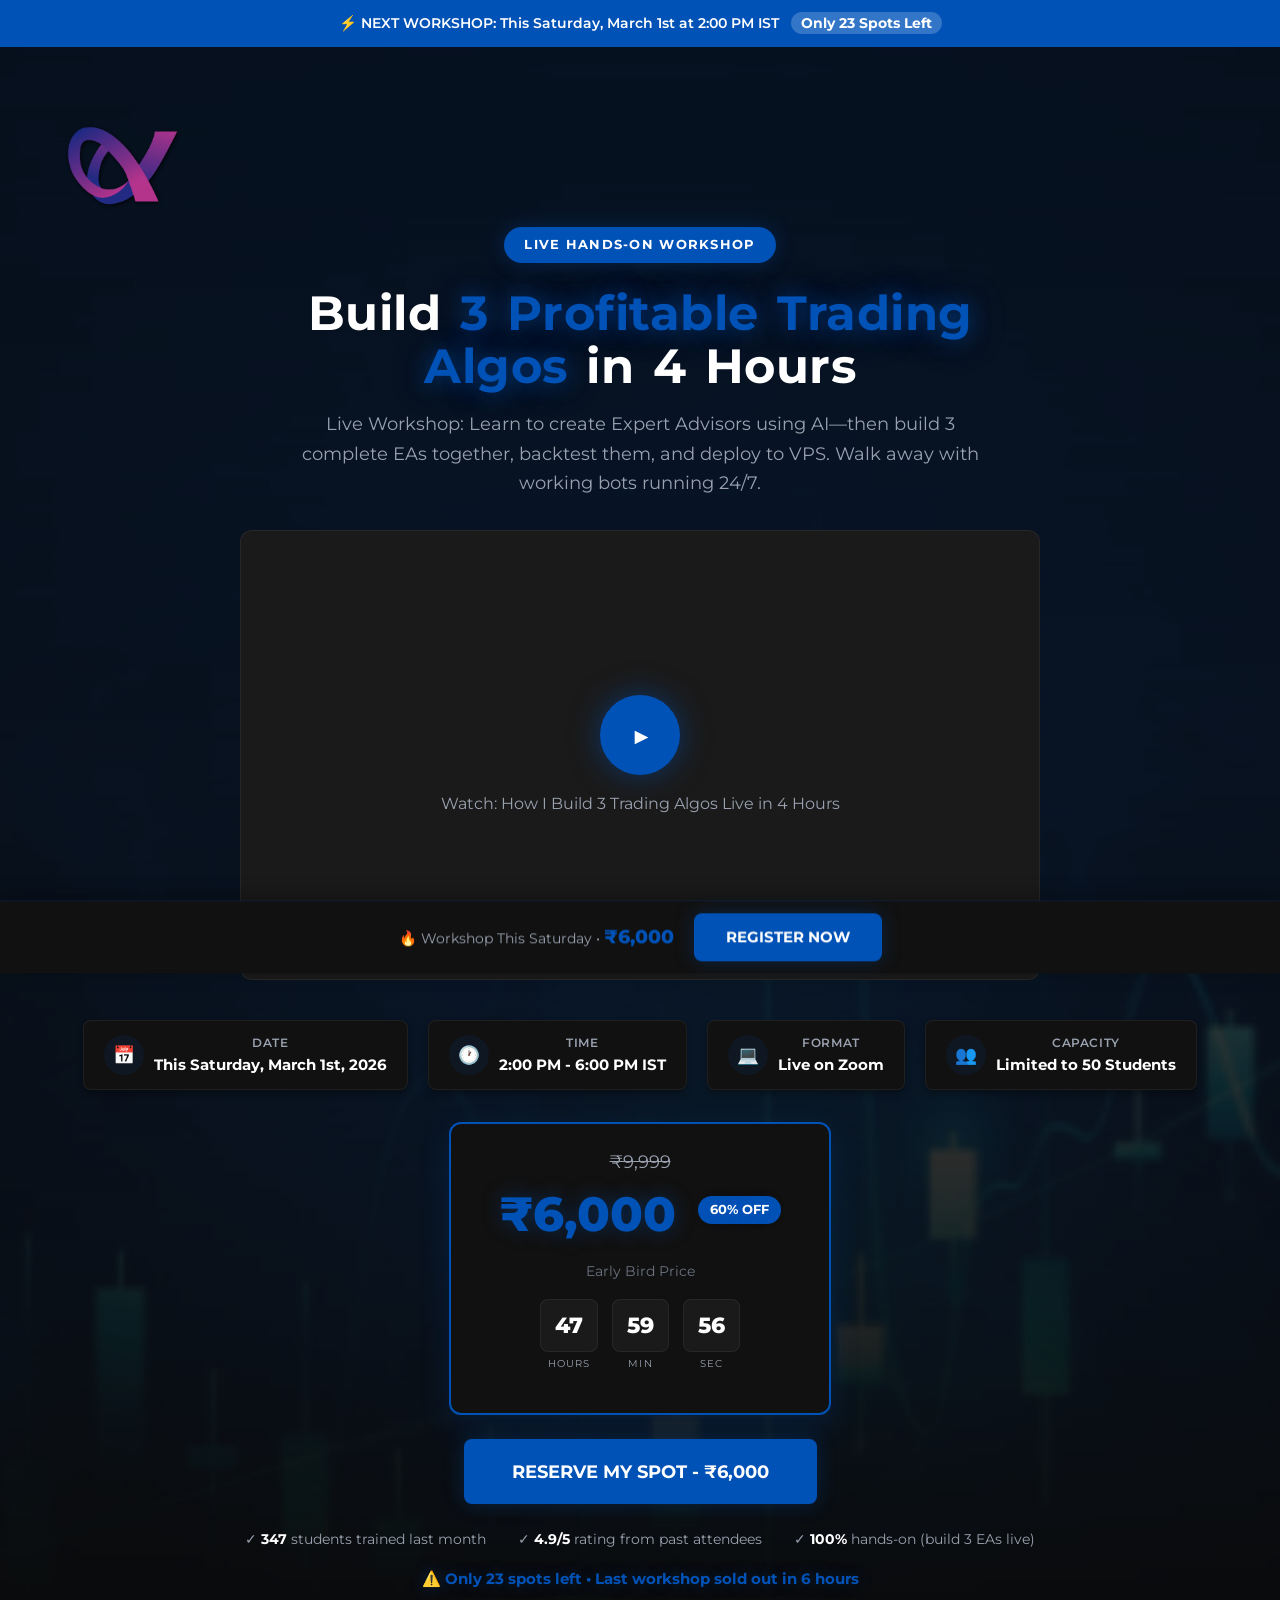
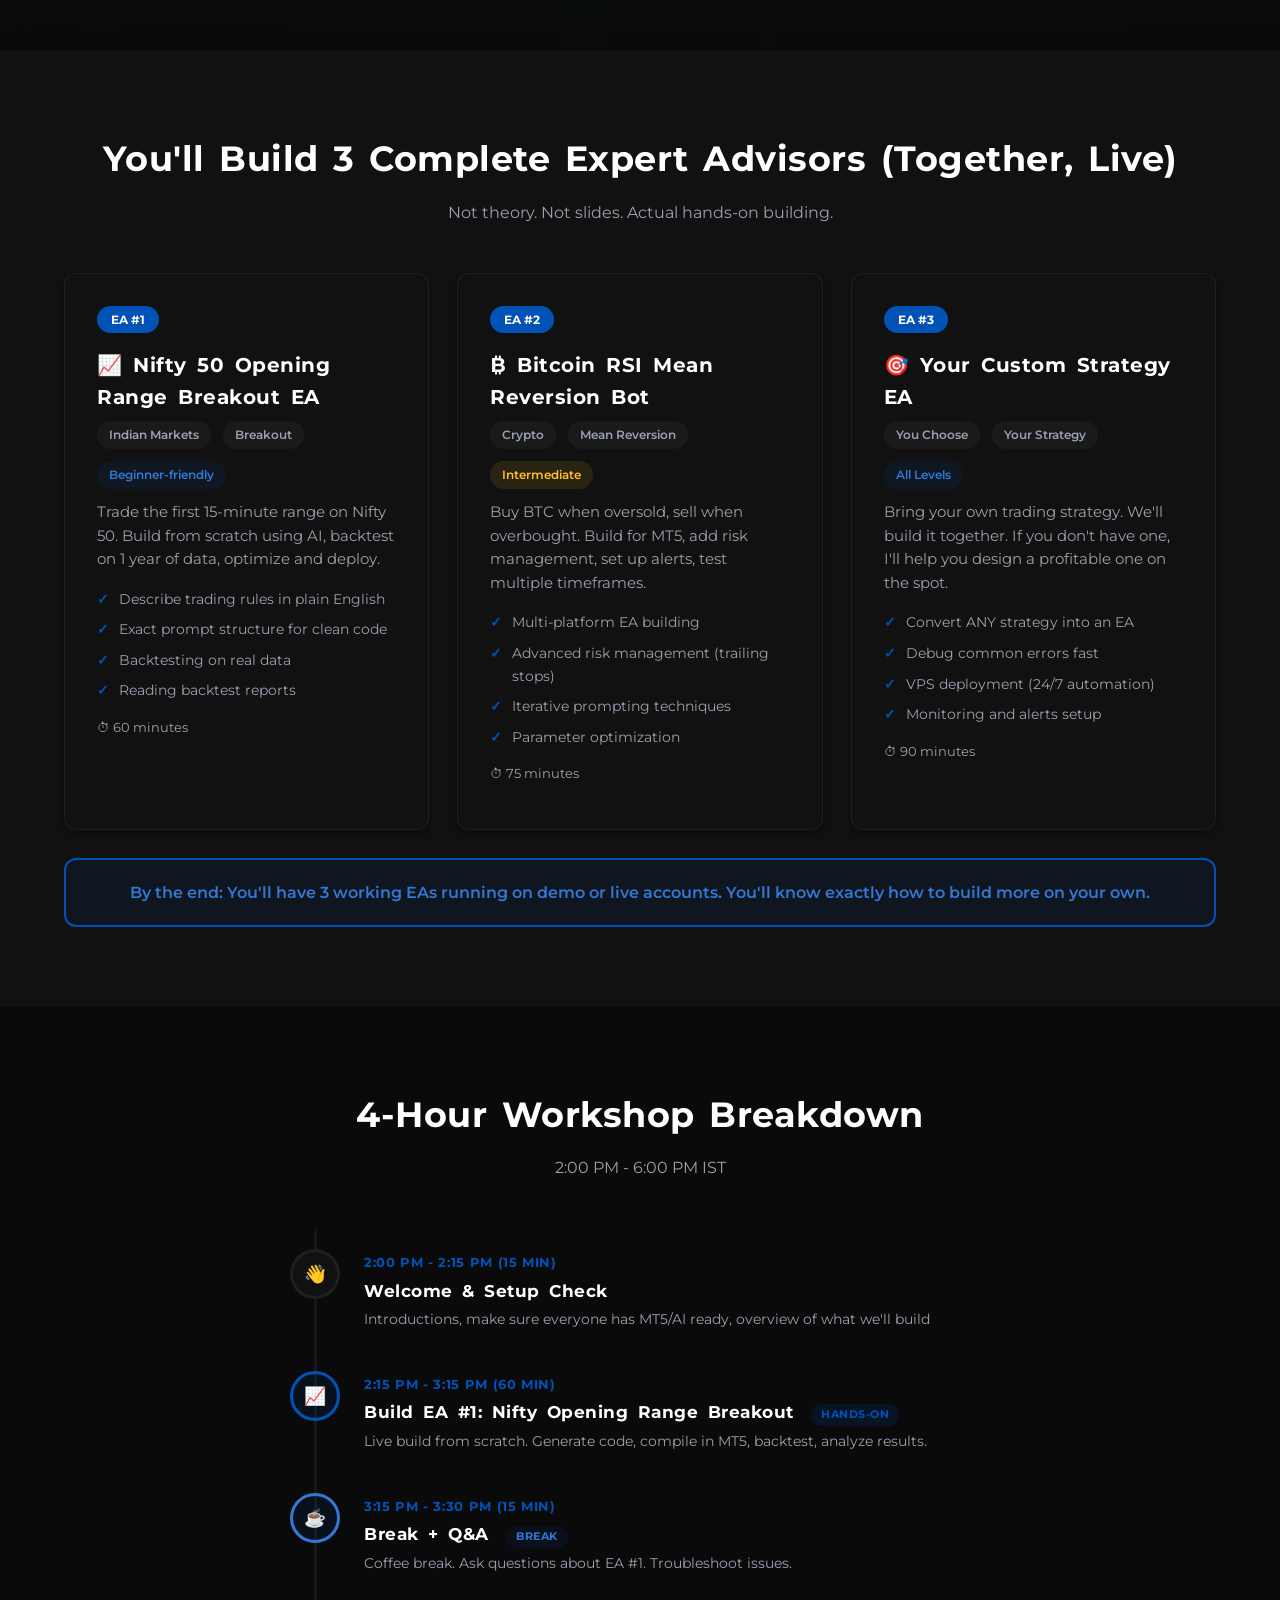
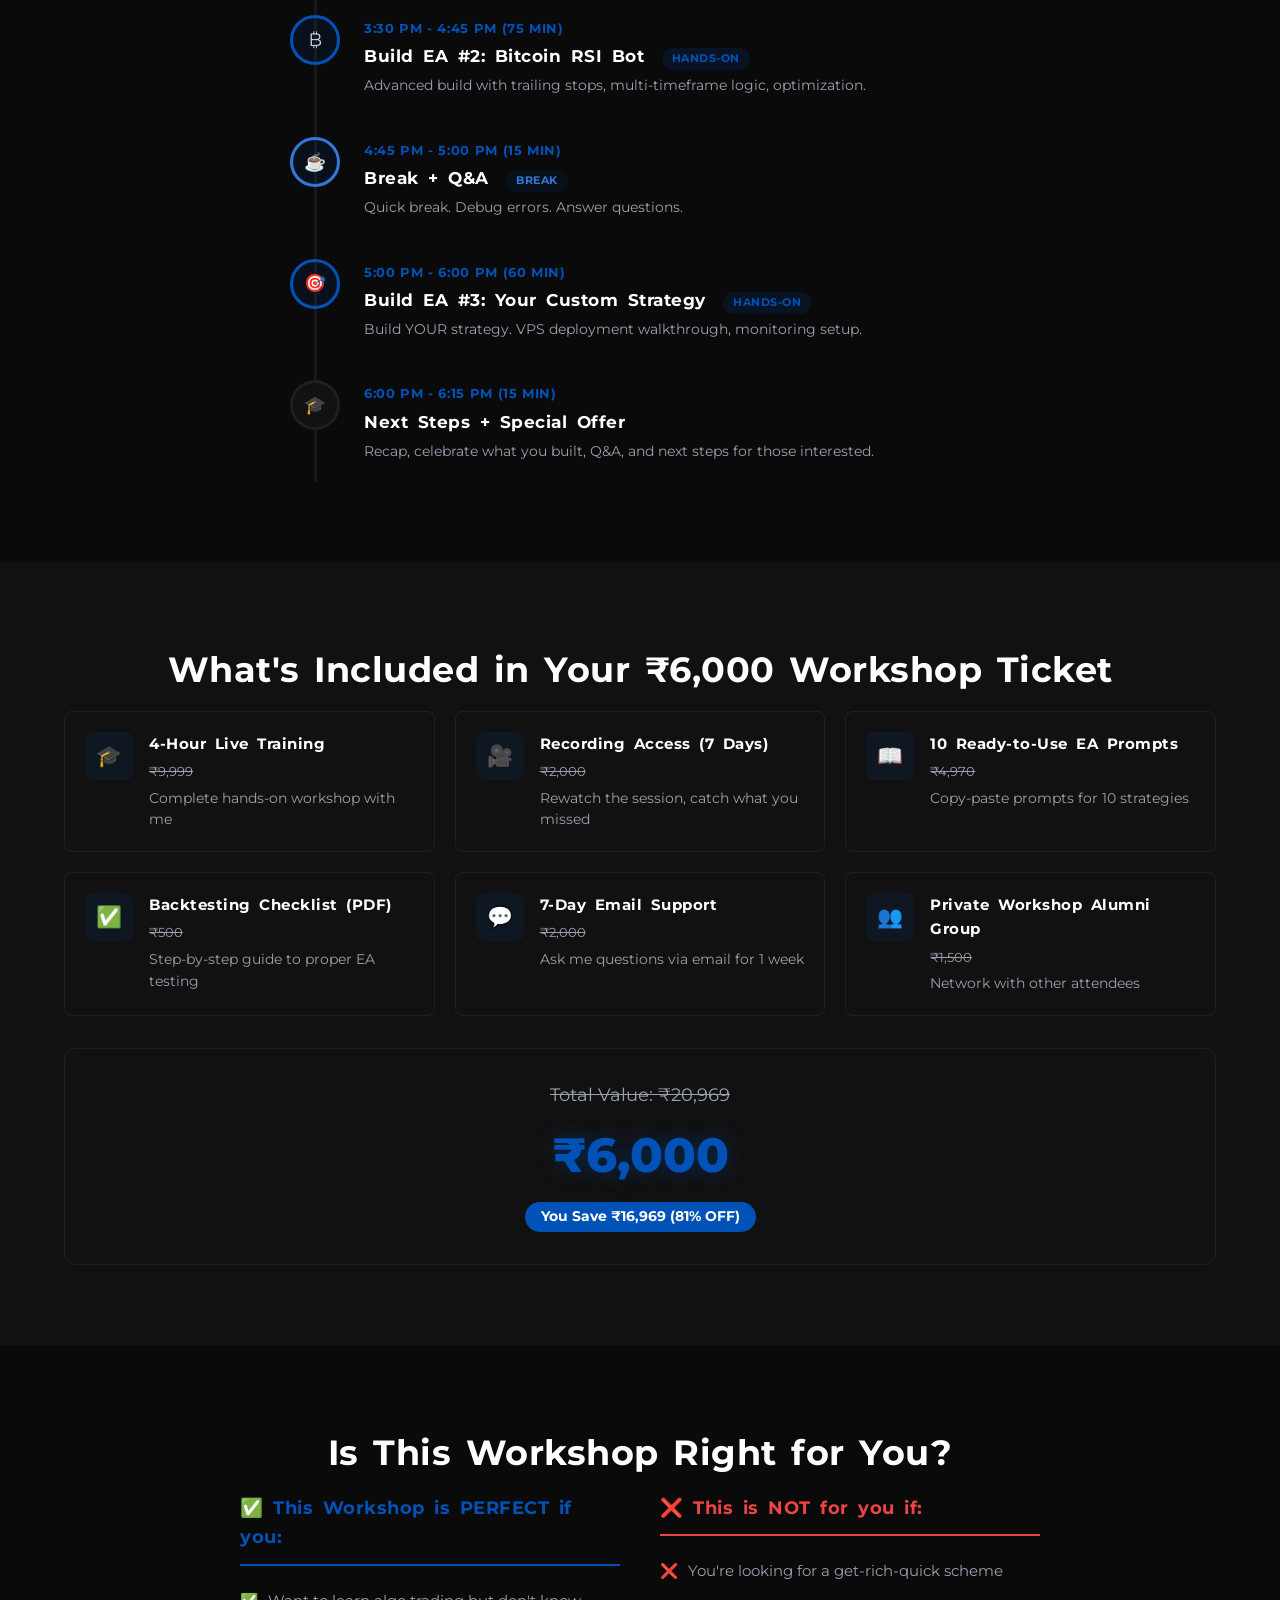
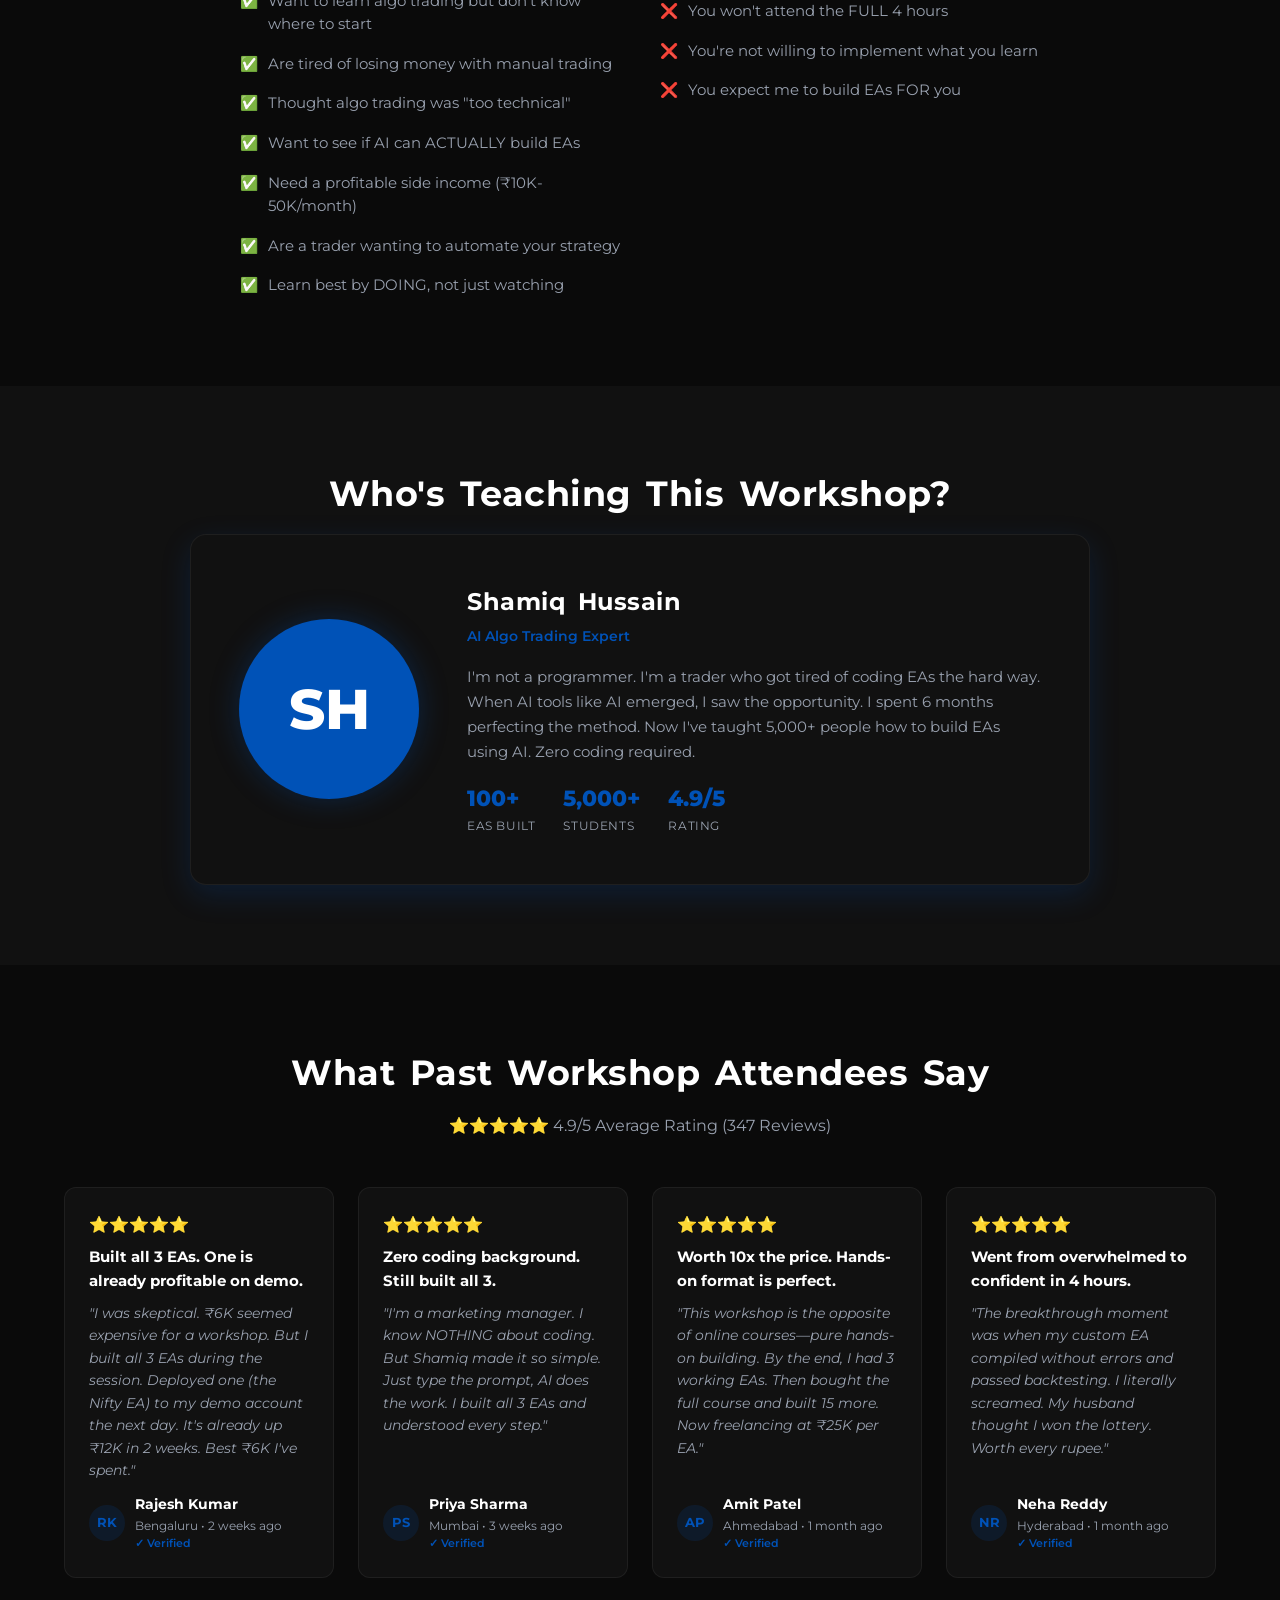
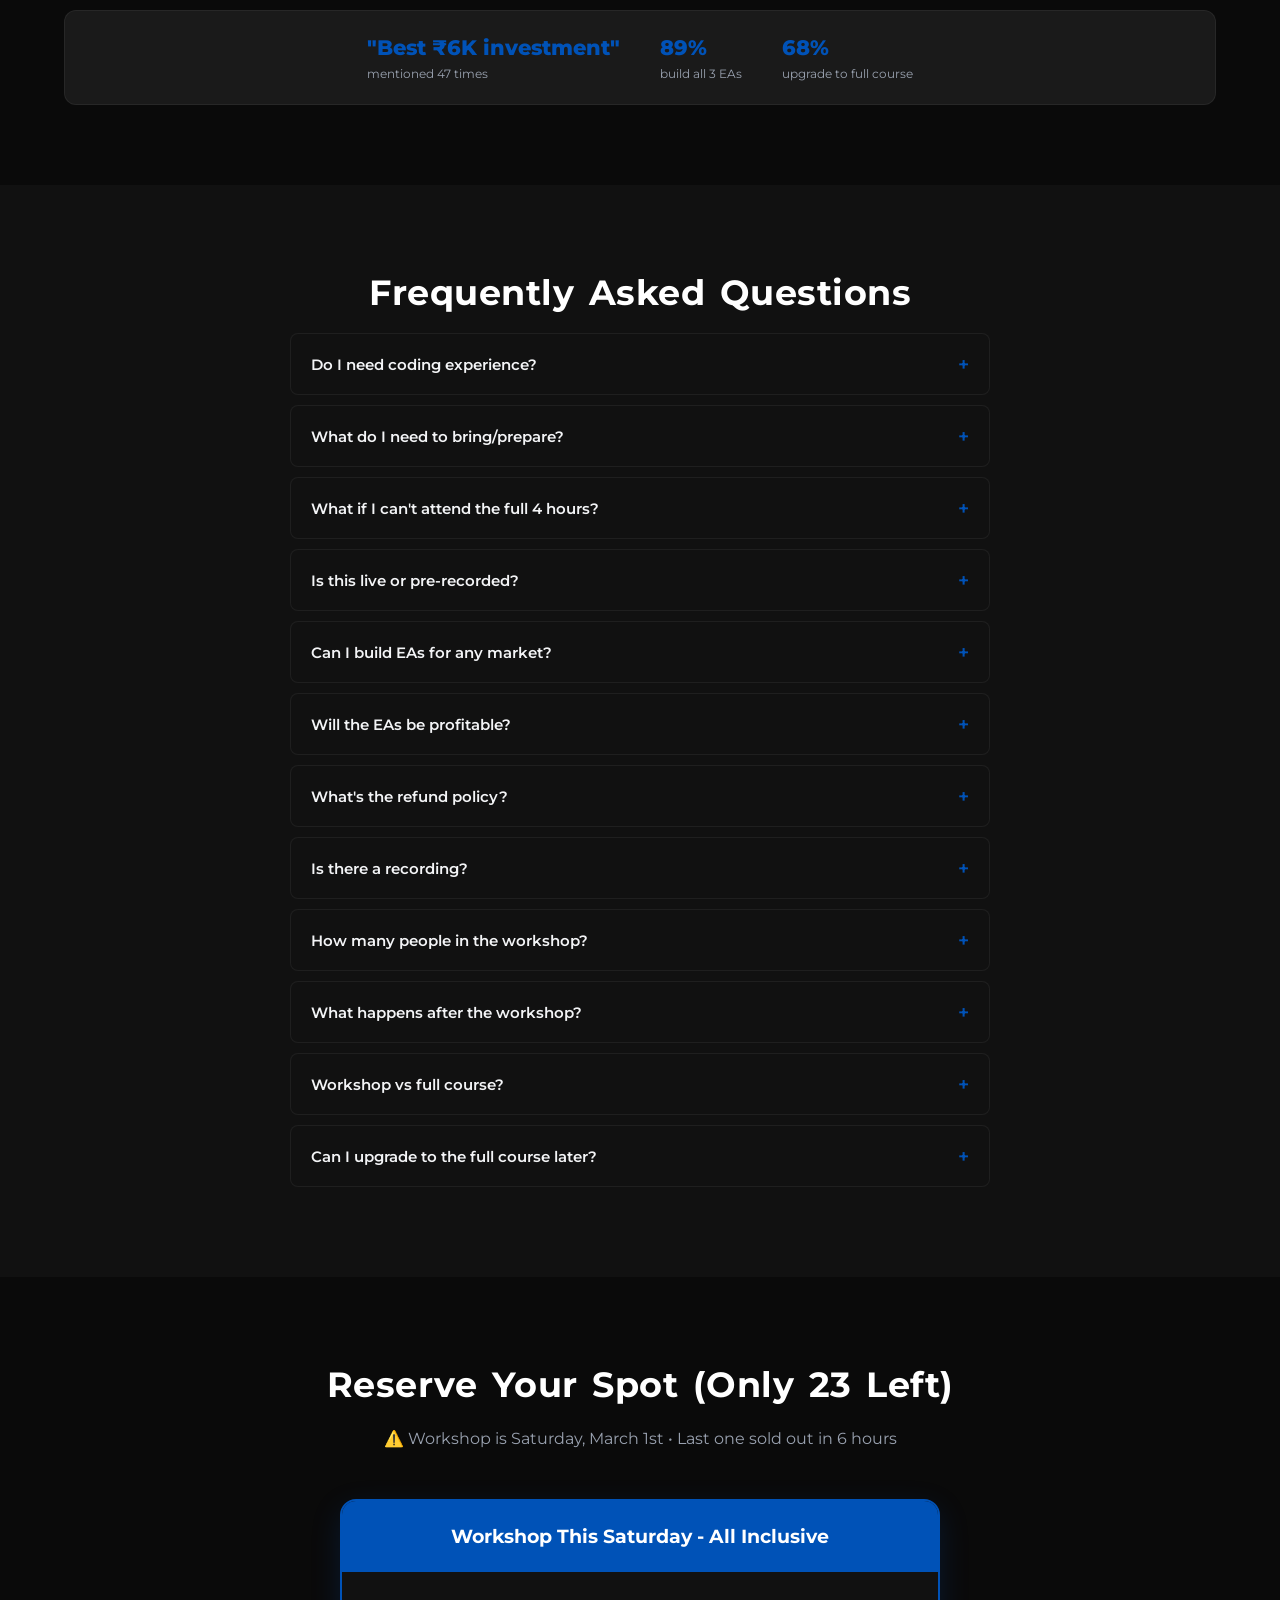
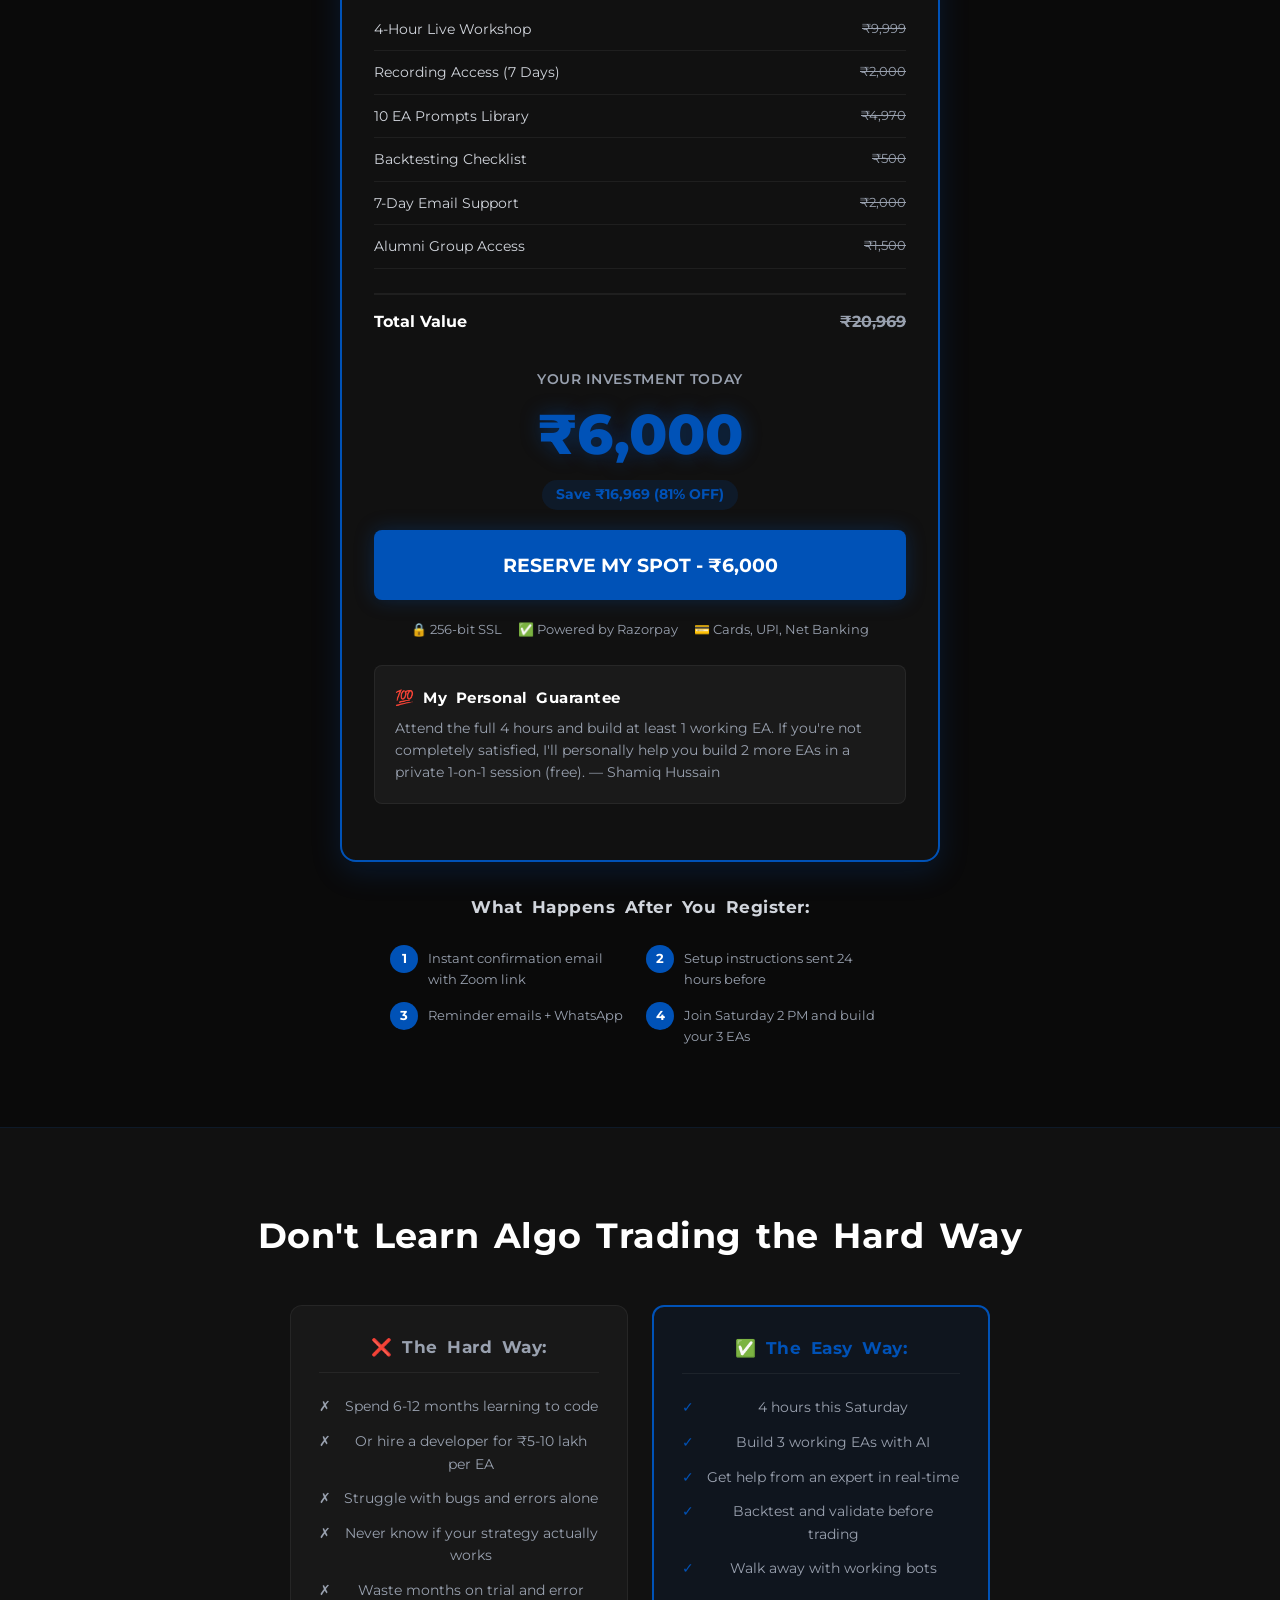
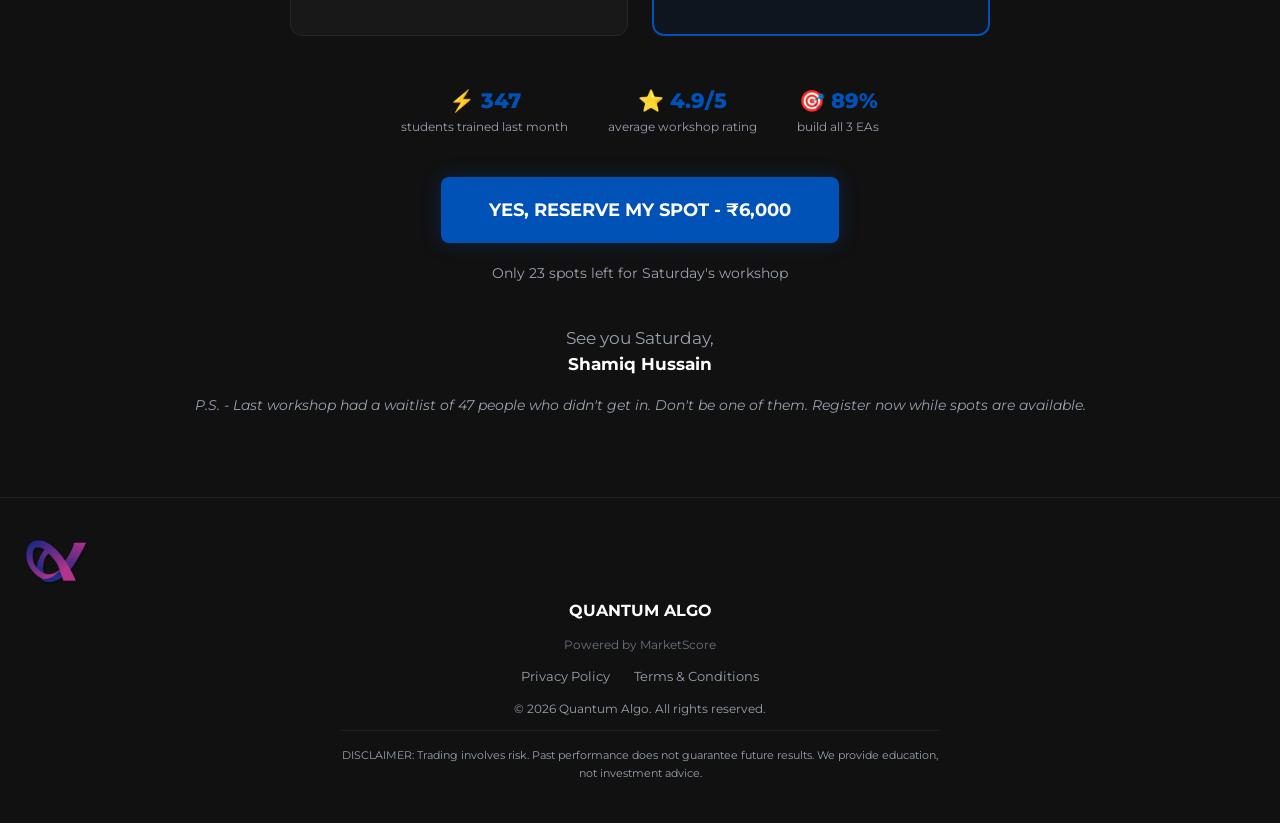
==== commit 46da4ca3: "Fix founder name to Shamiq Hussain Co-Authored-By: Claude Opus 4.6 <noreply@anthropic.com>" ====
--- a/index.html
+++ b/index.html
@@ -270,7 +270,7 @@
       <div class="instructor-card">
         <div class="instructor-avatar">SH</div>
         <div class="instructor-info">
-          <h3>Shamique Hussain</h3>
+          <h3>Shamiq Hussain</h3>
           <div class="instructor-title">AI Algo Trading Expert</div>
           <p>I'm not a programmer. I'm a trader who got tired of coding EAs the hard way. When AI tools like AI emerged, I saw the opportunity. I spent 6 months perfecting the method. Now I've taught 5,000+ people how to build EAs using AI. Zero coding required.</p>
           <div class="instructor-stats">
@@ -385,7 +385,7 @@
           </div>
           <div class="guarantee-box">
             <h4>💯 My Personal Guarantee</h4>
-            <p>Attend the full 4 hours and build at least 1 working EA. If you're not completely satisfied, I'll personally help you build 2 more EAs in a private 1-on-1 session (free). — Shamique Hussain</p>
+            <p>Attend the full 4 hours and build at least 1 working EA. If you're not completely satisfied, I'll personally help you build 2 more EAs in a private 1-on-1 session (free). — Shamiq Hussain</p>
           </div>
         </div>
       </div>
@@ -434,7 +434,7 @@
       </div>
       <a href="#register" class="cta-btn" style="margin-bottom:12px;">YES, RESERVE MY SPOT - ₹6,000</a>
       <div style="font-size:0.85rem; color:#9CA3AF; margin-top:8px;">Only 23 spots left for Saturday's workshop</div>
-      <div class="final-closing">See you Saturday,<br><strong style="color:#fff;">Shamique Hussain</strong></div>
+      <div class="final-closing">See you Saturday,<br><strong style="color:#fff;">Shamiq Hussain</strong></div>
       <div class="final-ps">P.S. - Last workshop had a waitlist of 47 people who didn't get in. Don't be one of them. Register now while spots are available.</div>
     </div>
   </section>
@@ -518,7 +518,7 @@
       <h3 style="color:#fff;margin:28px 0 10px;">9. Changes to This Policy</h3>
       <p>We may update this Privacy Policy from time to time. Any changes will be posted on this page with an updated "Last updated" date.</p>
       <h3 style="color:#fff;margin:28px 0 10px;">10. Contact Us</h3>
-      <p><strong>Company:</strong> Quantum Algo<br><strong>Founder:</strong> Shamique Hussain<br><strong>Email:</strong> support@quantumalgo.pro</p>
+      <p><strong>Company:</strong> Quantum Algo<br><strong>Founder:</strong> Shamiq Hussain<br><strong>Email:</strong> support@quantumalgo.pro</p>
     </div>
   </div>
 
@@ -536,7 +536,7 @@
       <h3 style="color:#fff;margin:28px 0 10px;">3. Workshop Registration</h3>
       <p>When you register for our workshop, you agree to provide accurate personal information, receive confirmation emails and reminders, not share the meeting link with unregistered individuals, and conduct yourself respectfully during live sessions.</p>
       <h3 style="color:#fff;margin:28px 0 10px;">4. Intellectual Property</h3>
-      <p>All content provided through our workshops, courses, and website is the intellectual property of Quantum Algo and Shamique Hussain. You may not record, reproduce, redistribute, resell, or claim our content as your own.</p>
+      <p>All content provided through our workshops, courses, and website is the intellectual property of Quantum Algo and Shamiq Hussain. You may not record, reproduce, redistribute, resell, or claim our content as your own.</p>
       <h3 style="color:#fff;margin:28px 0 10px;">5. Trading &amp; Financial Disclaimer</h3>
       <p><strong>IMPORTANT:</strong> Trading in financial markets involves substantial risk of loss and is not suitable for every investor. The content provided by Quantum Algo is for educational purposes only.</p>
       <ul style="padding-left:24px;margin-bottom:12px;">
@@ -557,7 +557,7 @@
       <h3 style="color:#fff;margin:28px 0 10px;">10. Governing Law</h3>
       <p>These Terms are governed by the laws of India. Any disputes shall be subject to the exclusive jurisdiction of the courts in India.</p>
       <h3 style="color:#fff;margin:28px 0 10px;">11. Contact Us</h3>
-      <p><strong>Company:</strong> Quantum Algo<br><strong>Founder:</strong> Shamique Hussain<br><strong>Email:</strong> support@quantumalgo.pro</p>
+      <p><strong>Company:</strong> Quantum Algo<br><strong>Founder:</strong> Shamiq Hussain<br><strong>Email:</strong> support@quantumalgo.pro</p>
     </div>
   </div>
 
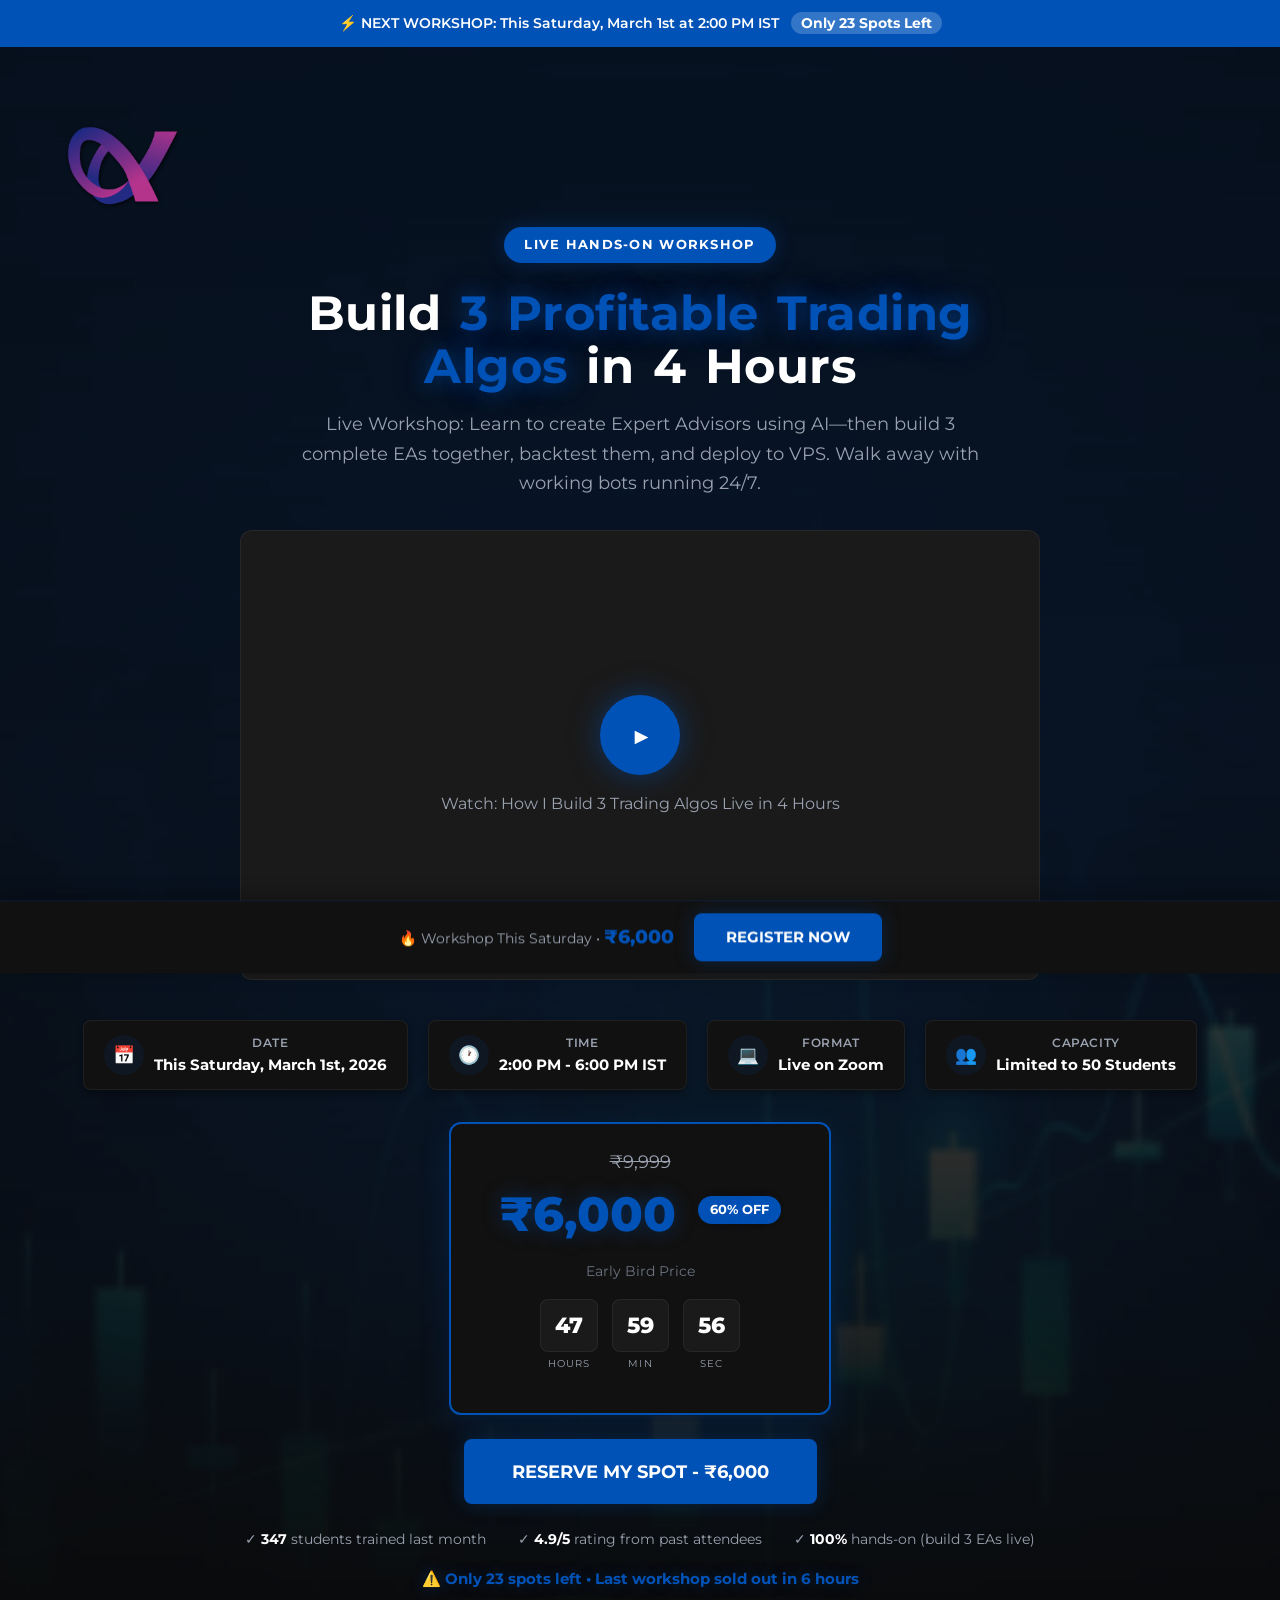
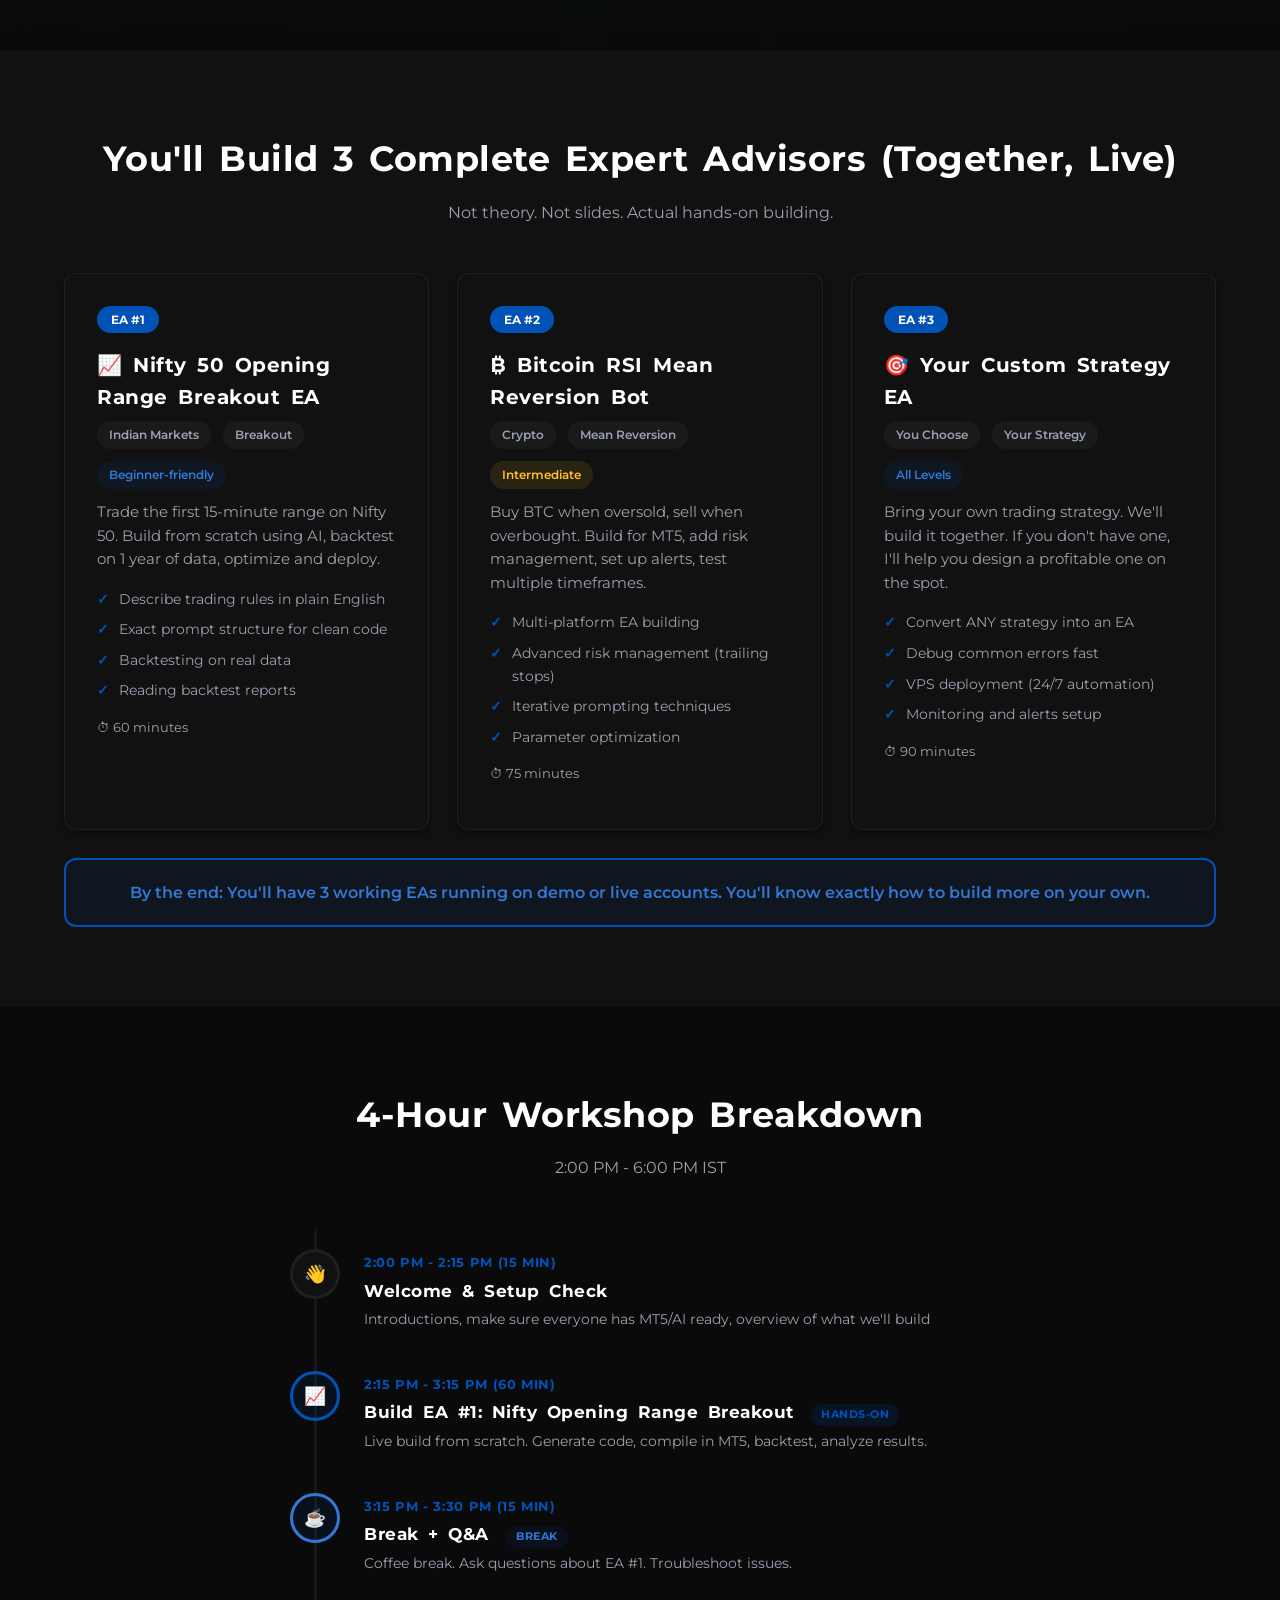
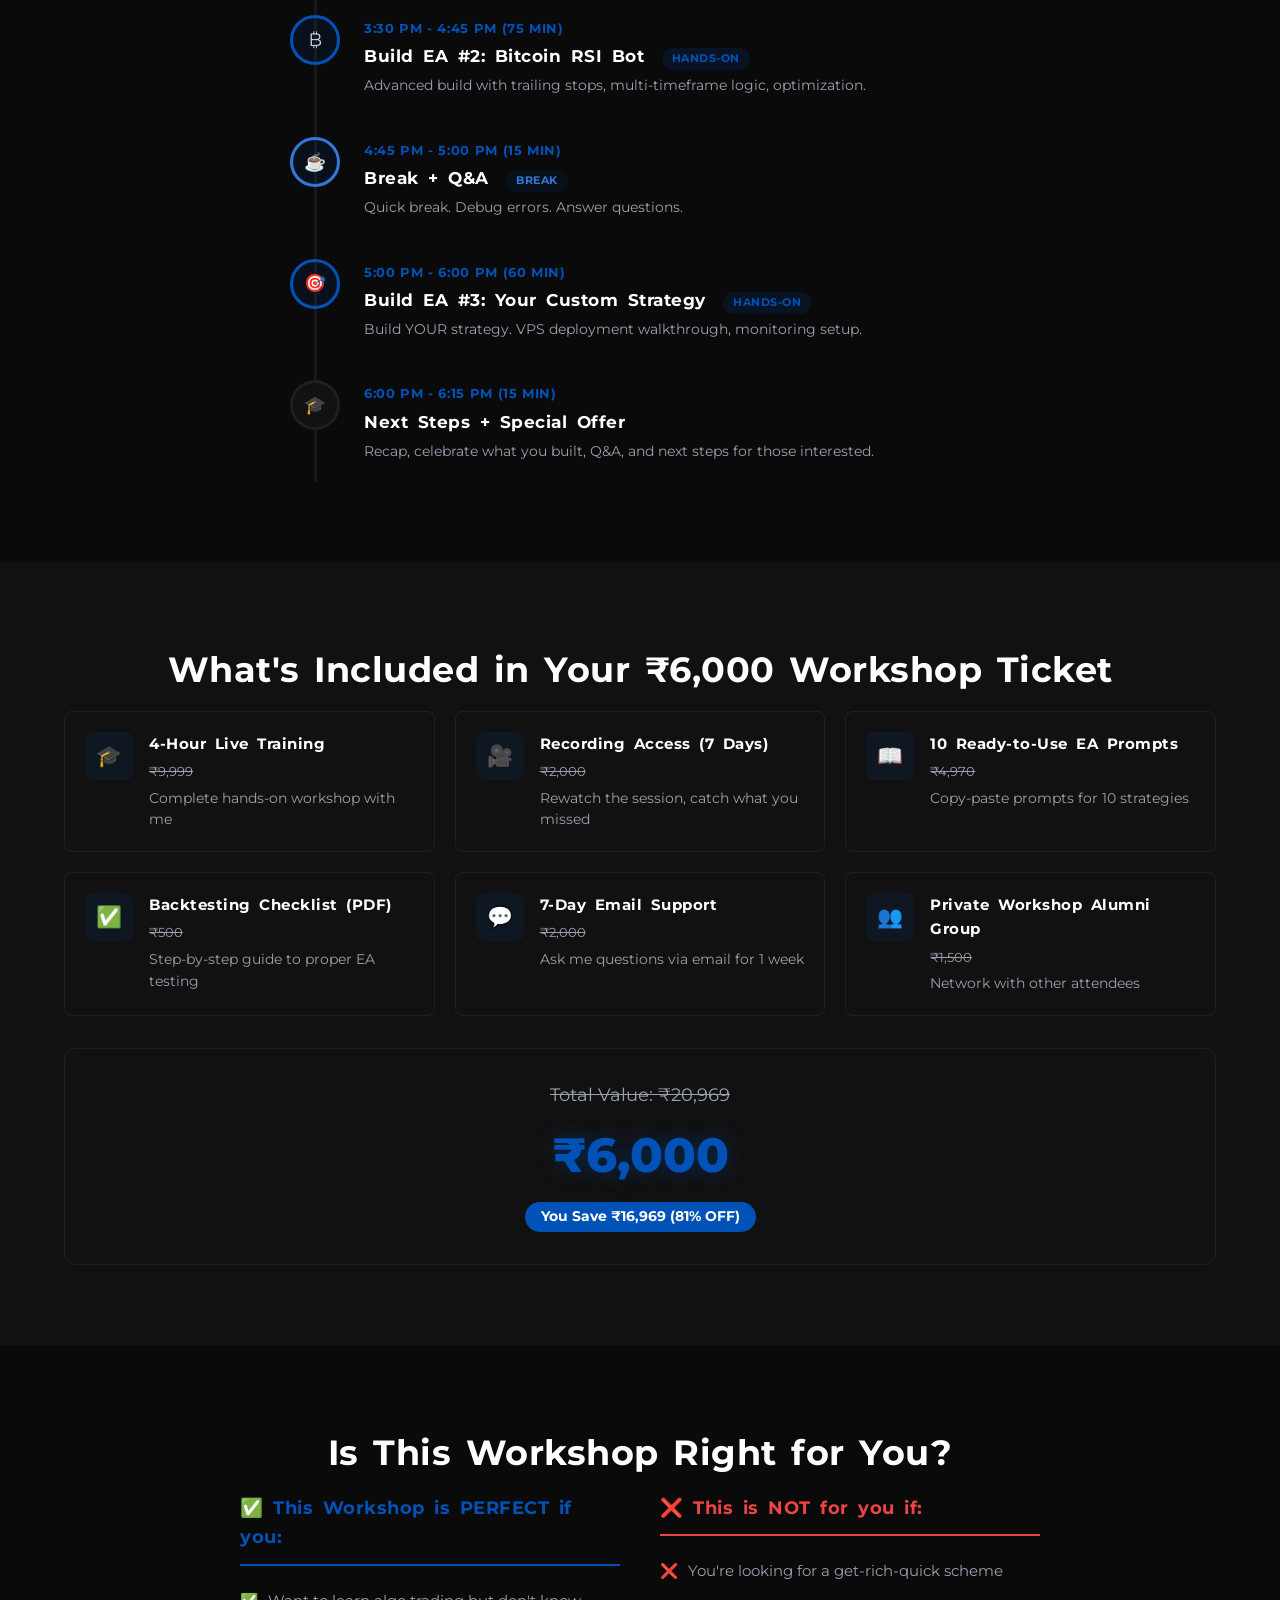
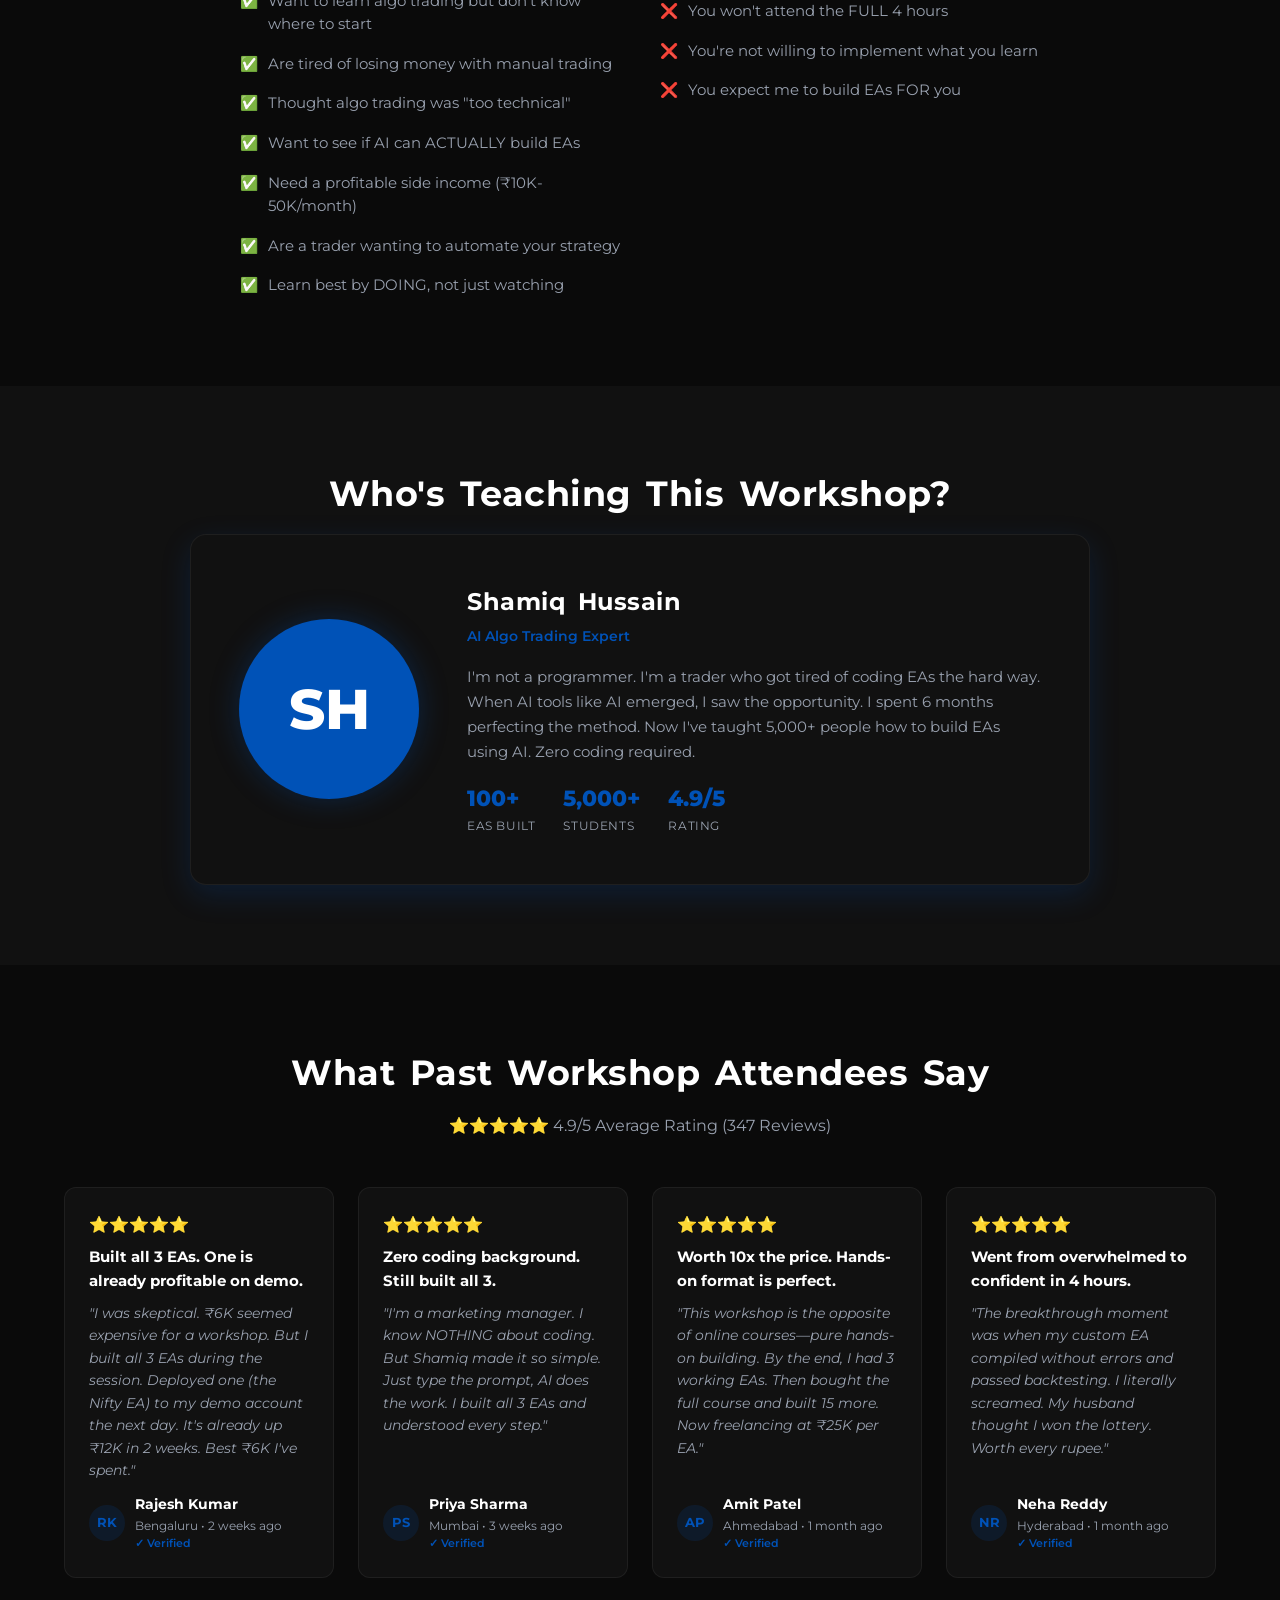
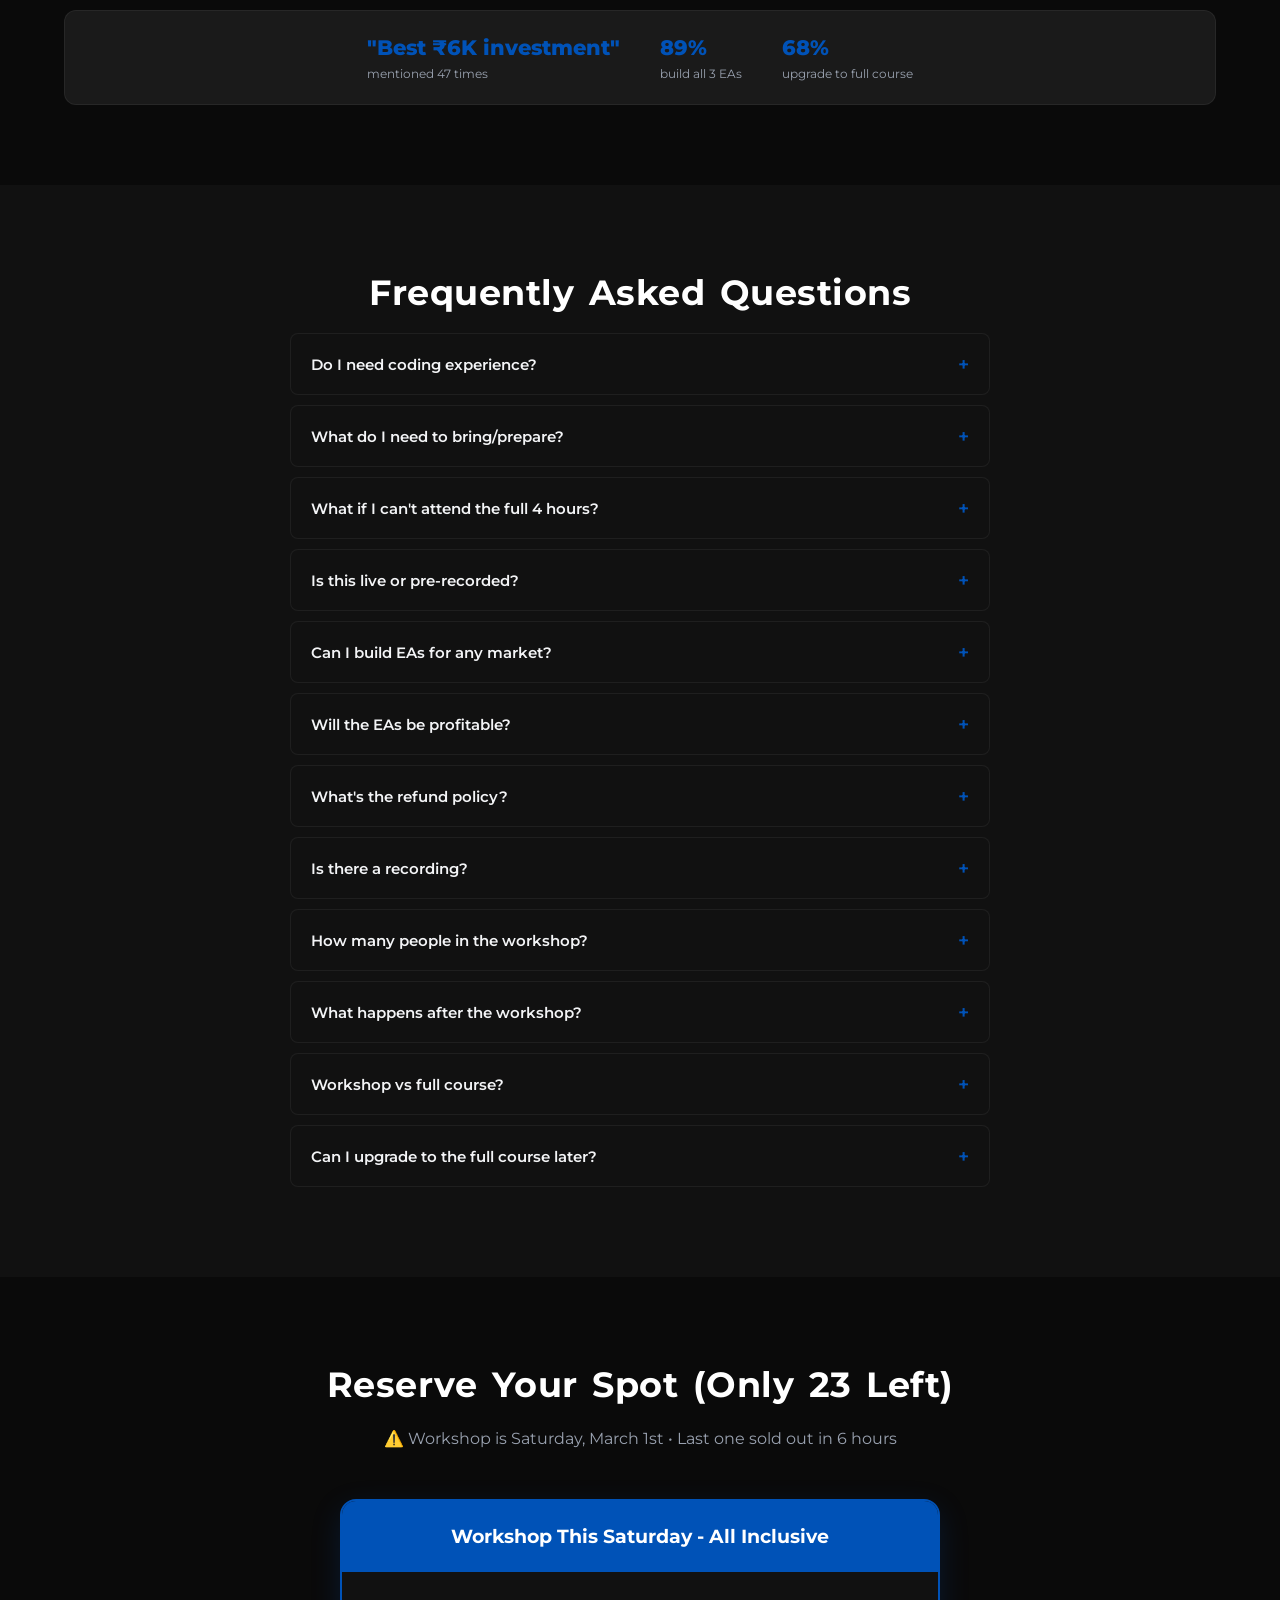
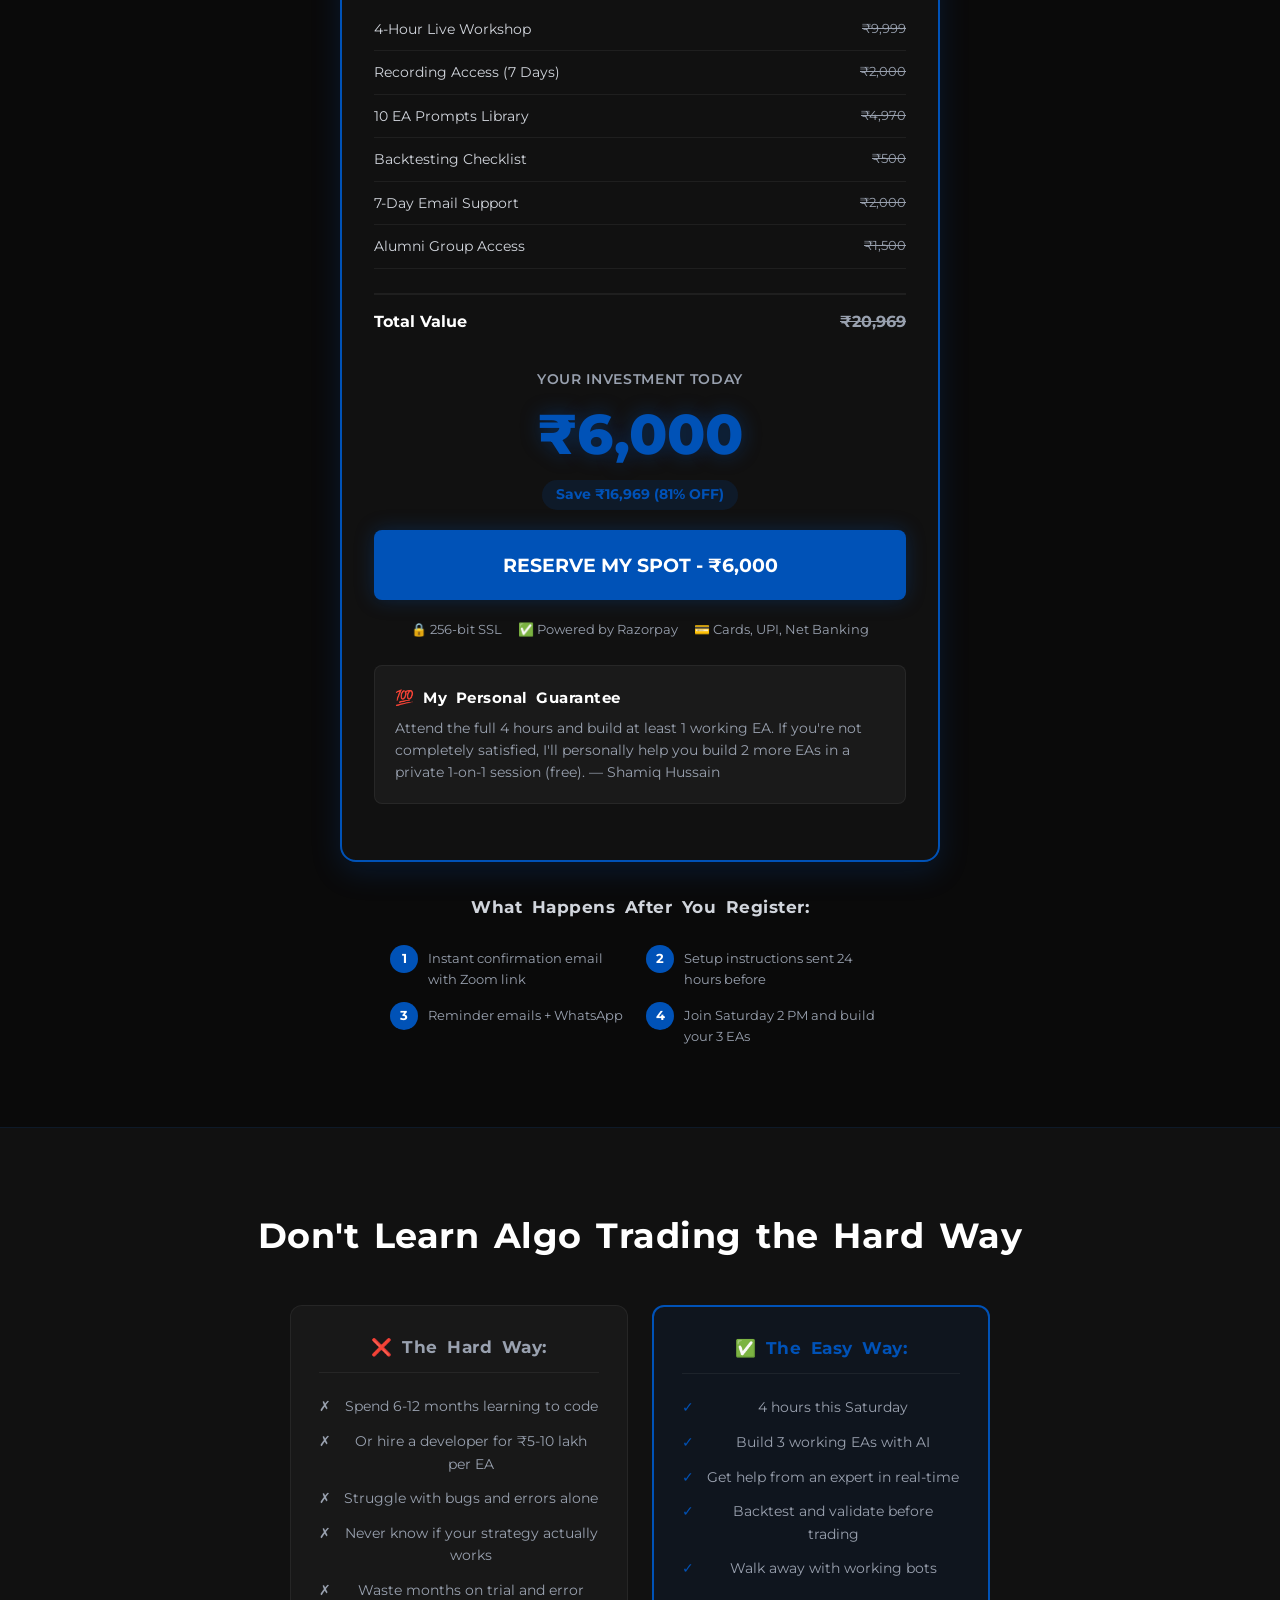
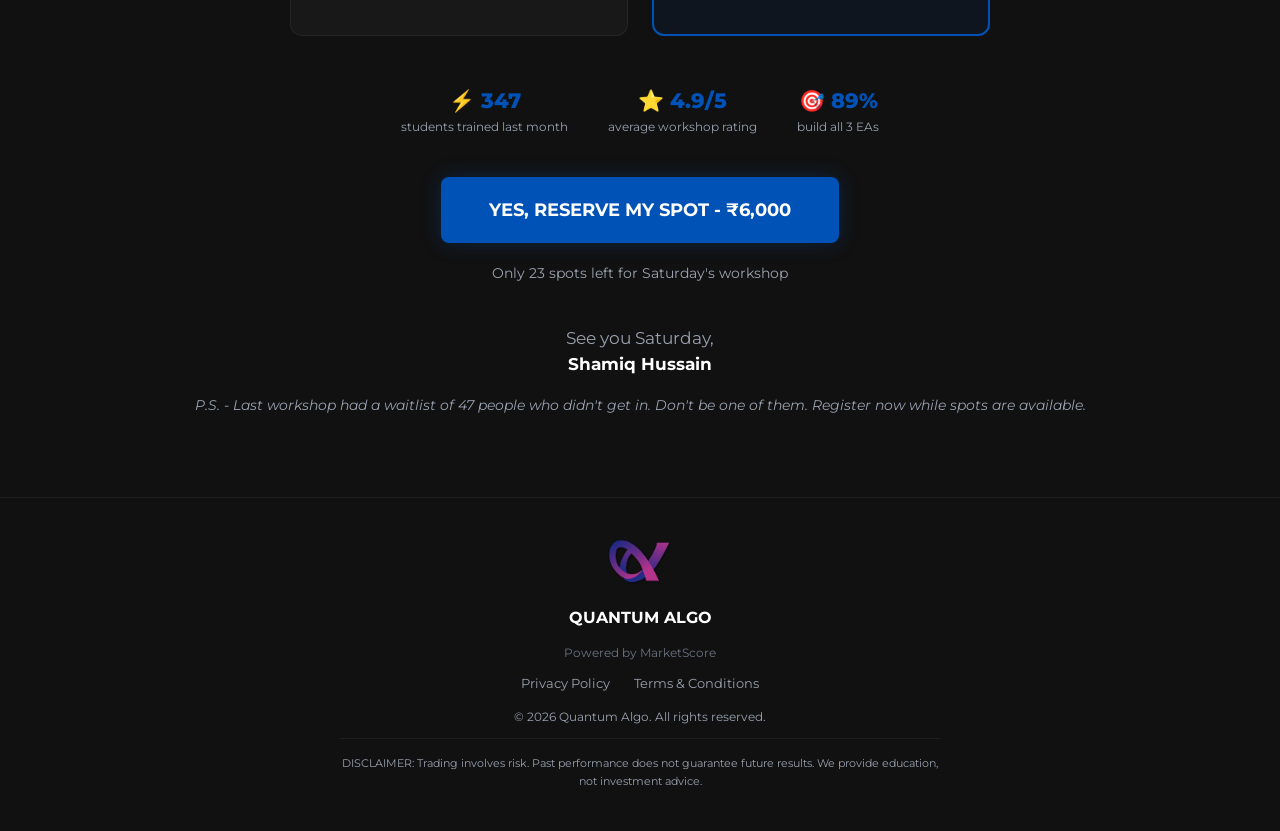
==== commit 4e5681cf: "Center footer logo with inline-block display Co-Authored-By: Claude Opus 4.6 <noreply@anthropic.com>" ====
--- a/index.html
+++ b/index.html
@@ -442,7 +442,7 @@
   <!-- Footer -->
   <footer class="footer">
     <div style="text-align:center;margin-bottom:12px;">
-      <img src="QA%20logo.png" alt="Quantum Algo" style="height:48px;max-width:200px;">
+      <img src="QA%20logo.png" alt="Quantum Algo" style="height:48px;max-width:200px;display:inline-block;">
     </div>
     <div class="footer-brand">QUANTUM ALGO</div>
     <div style="color:#6b7280;font-size:12px;margin-bottom:12px;">Powered by MarketScore</div>
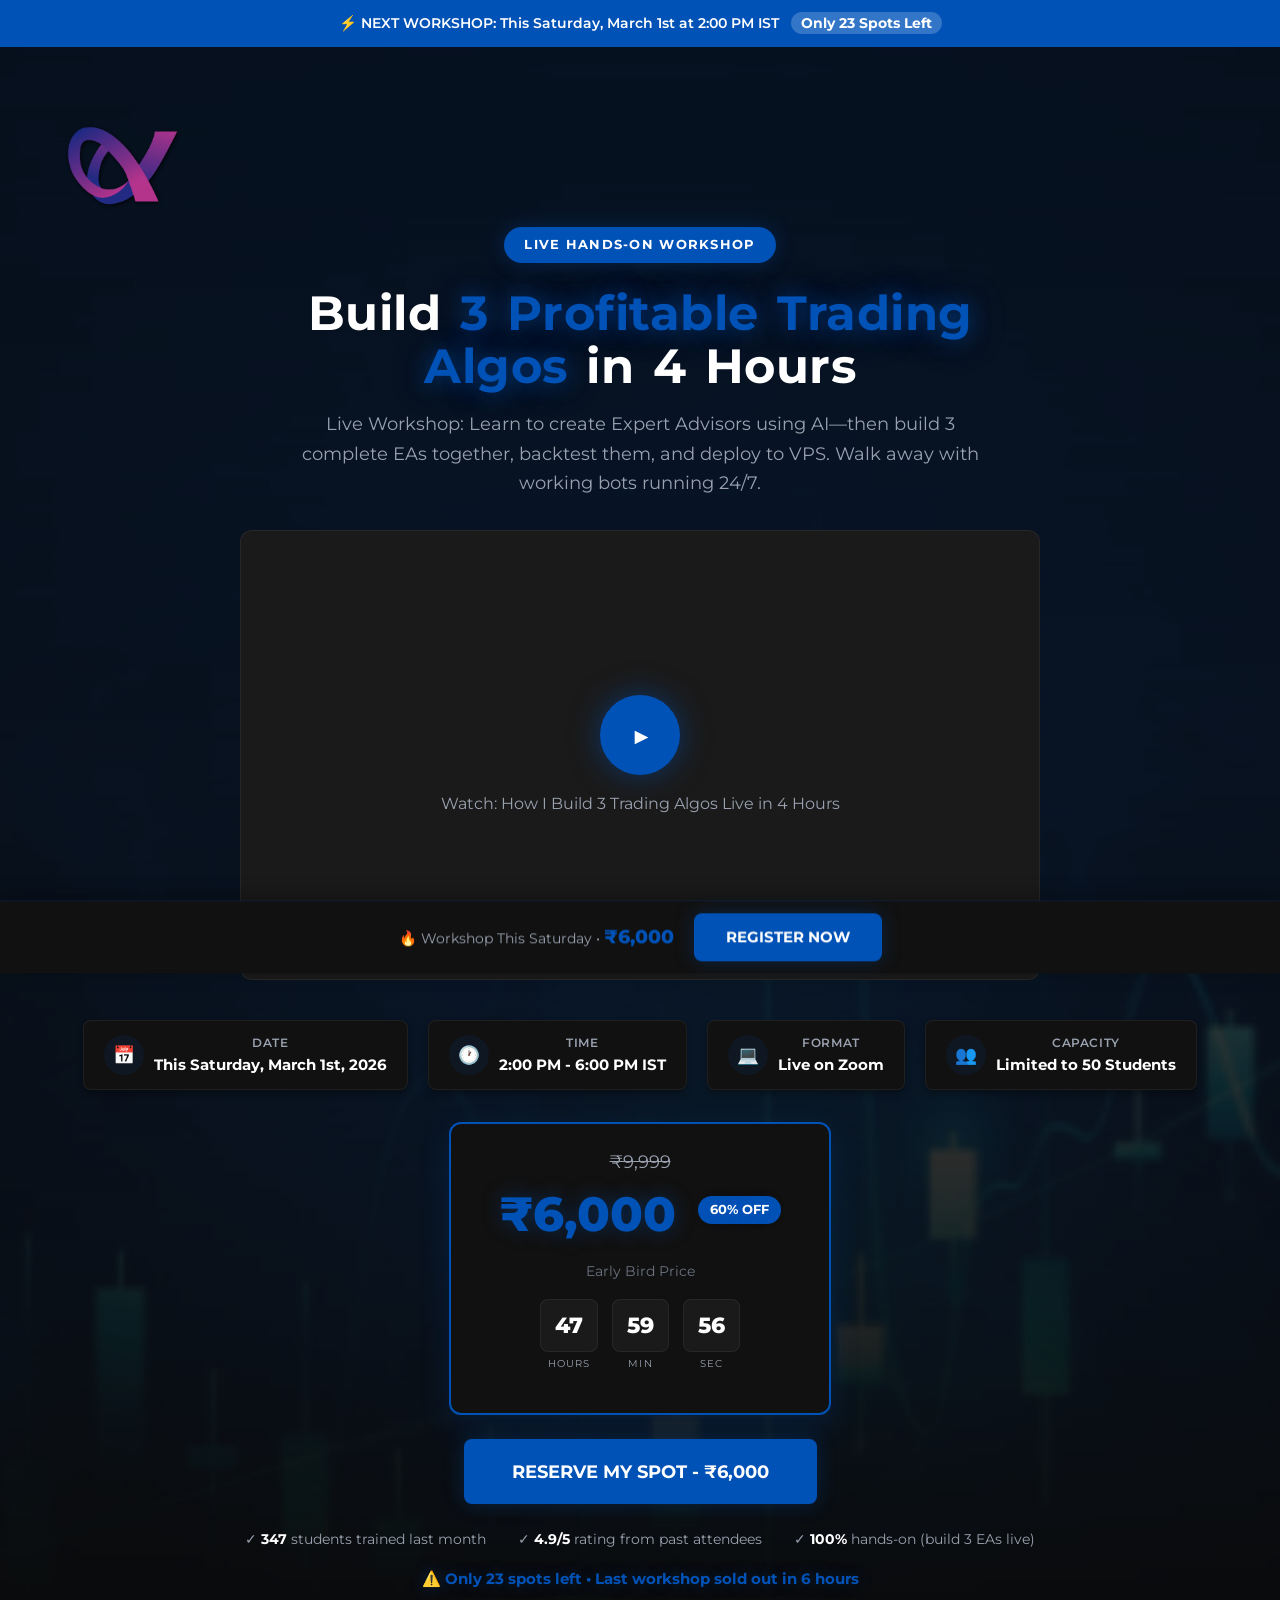
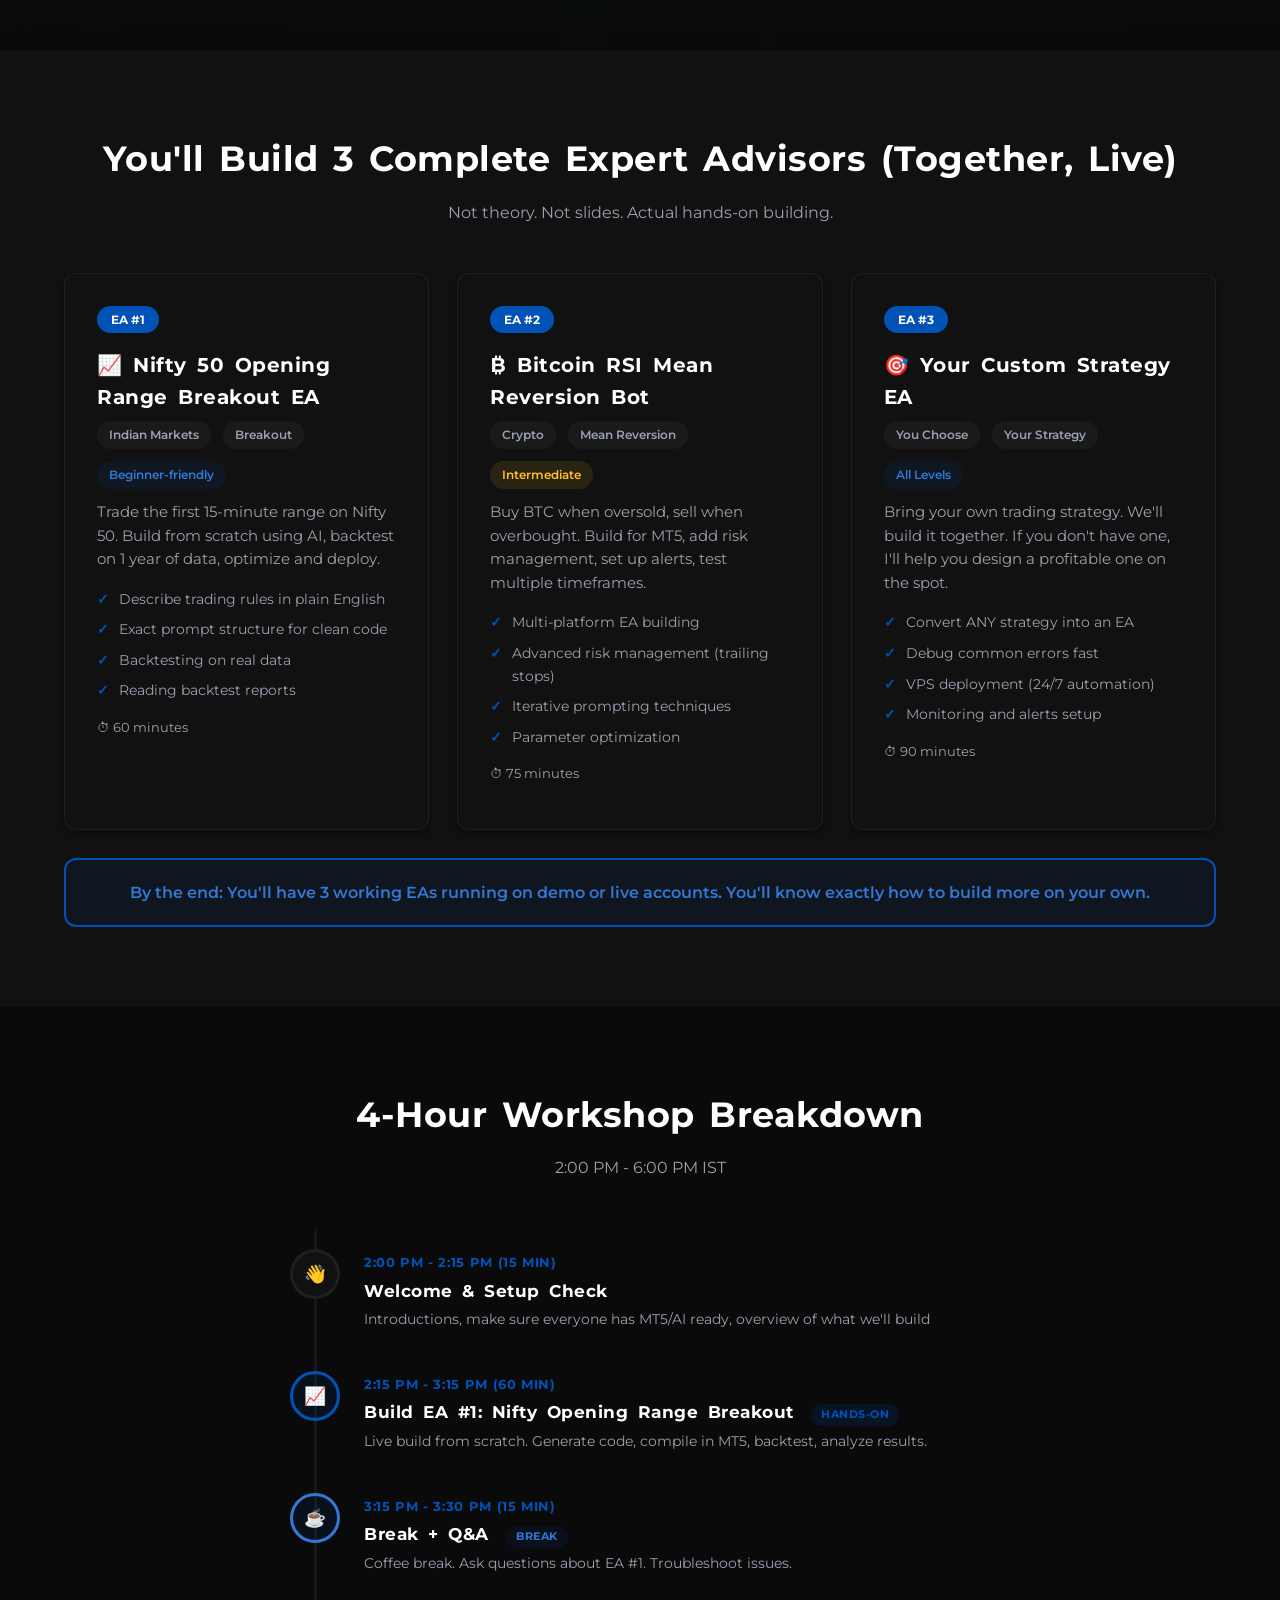
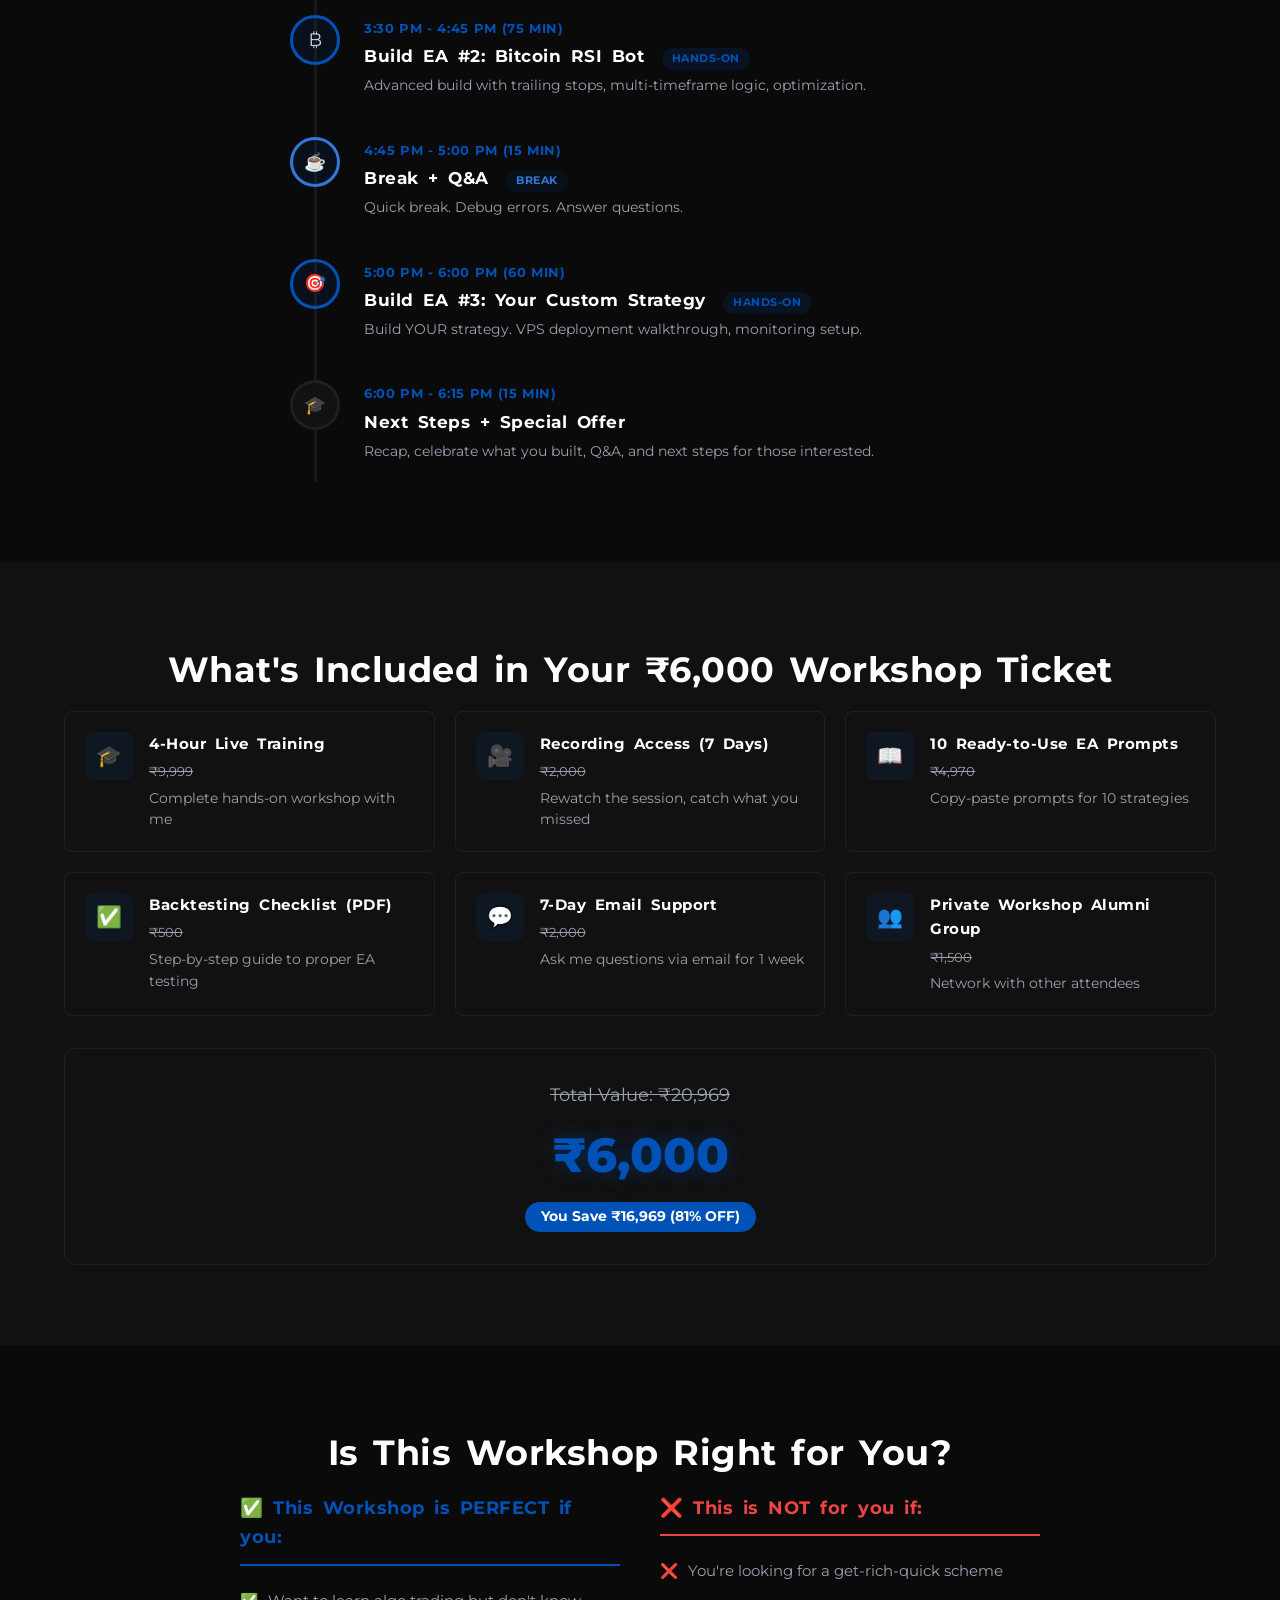
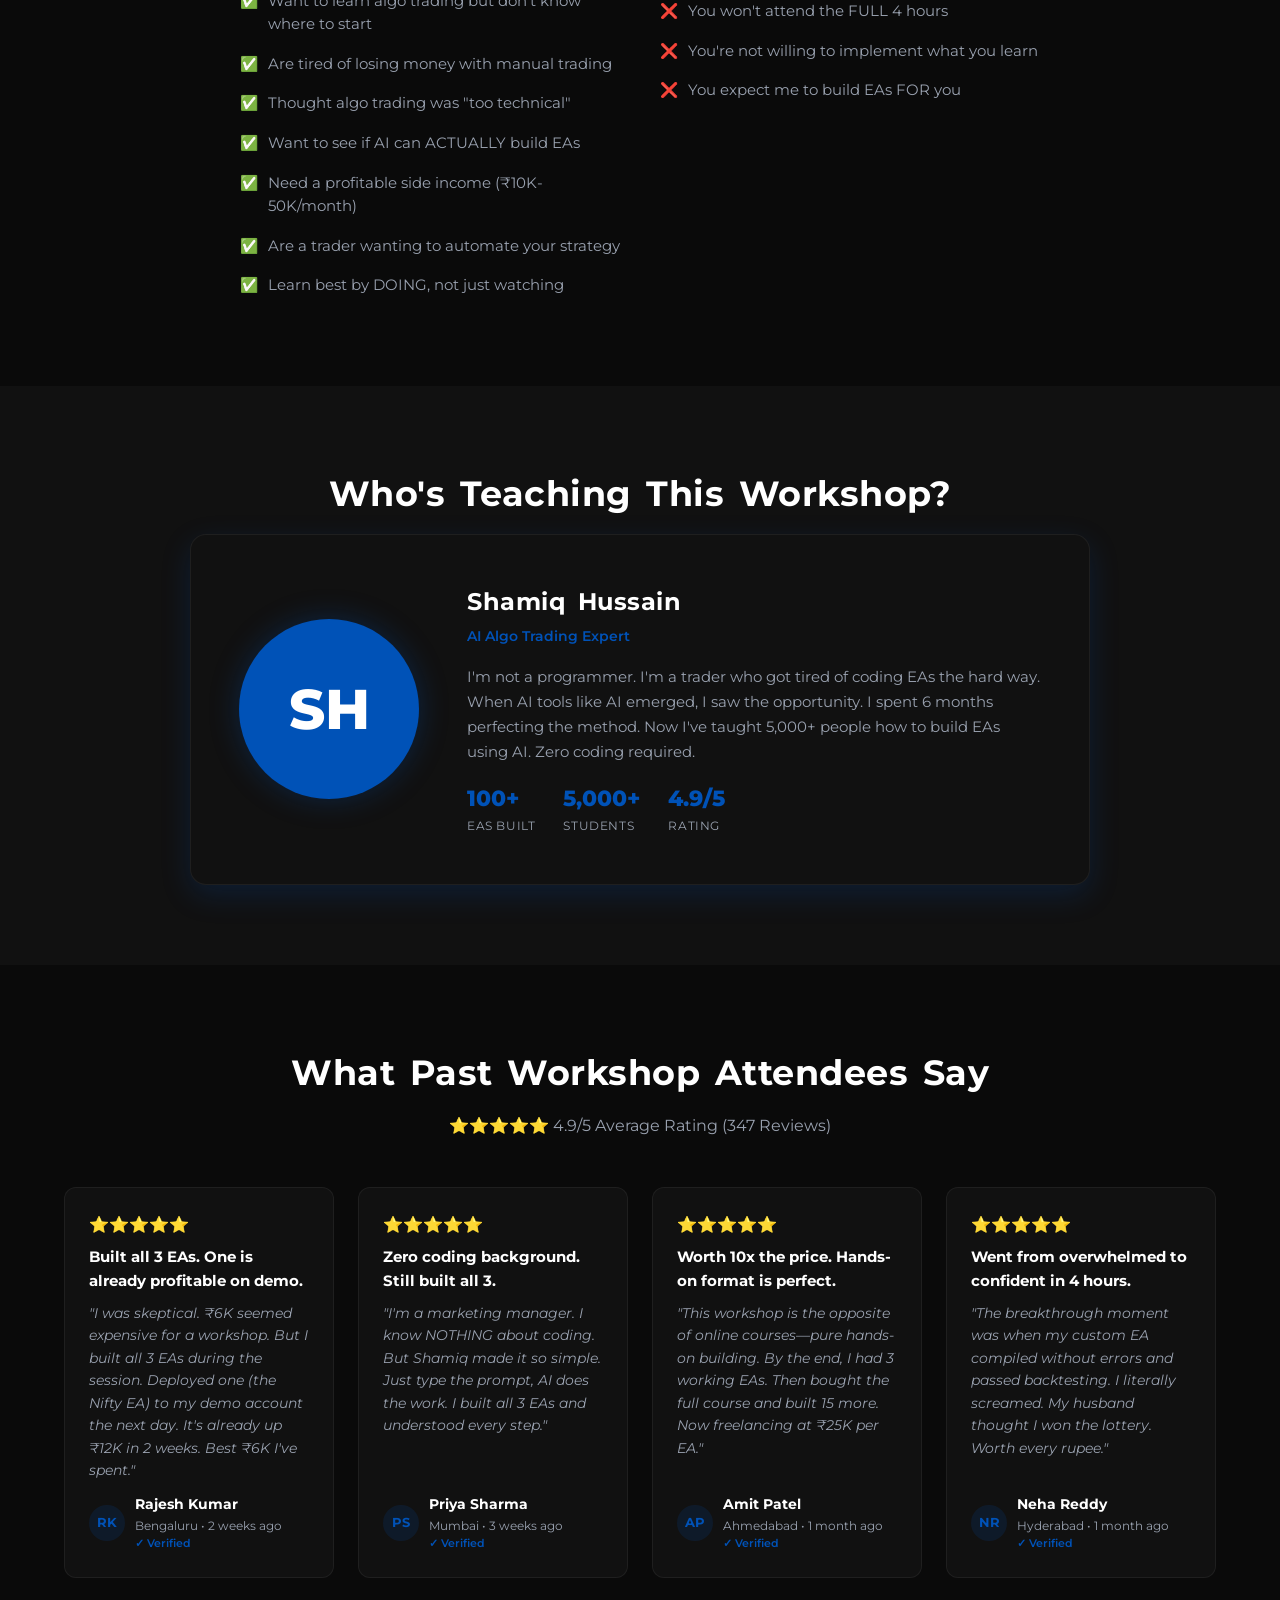
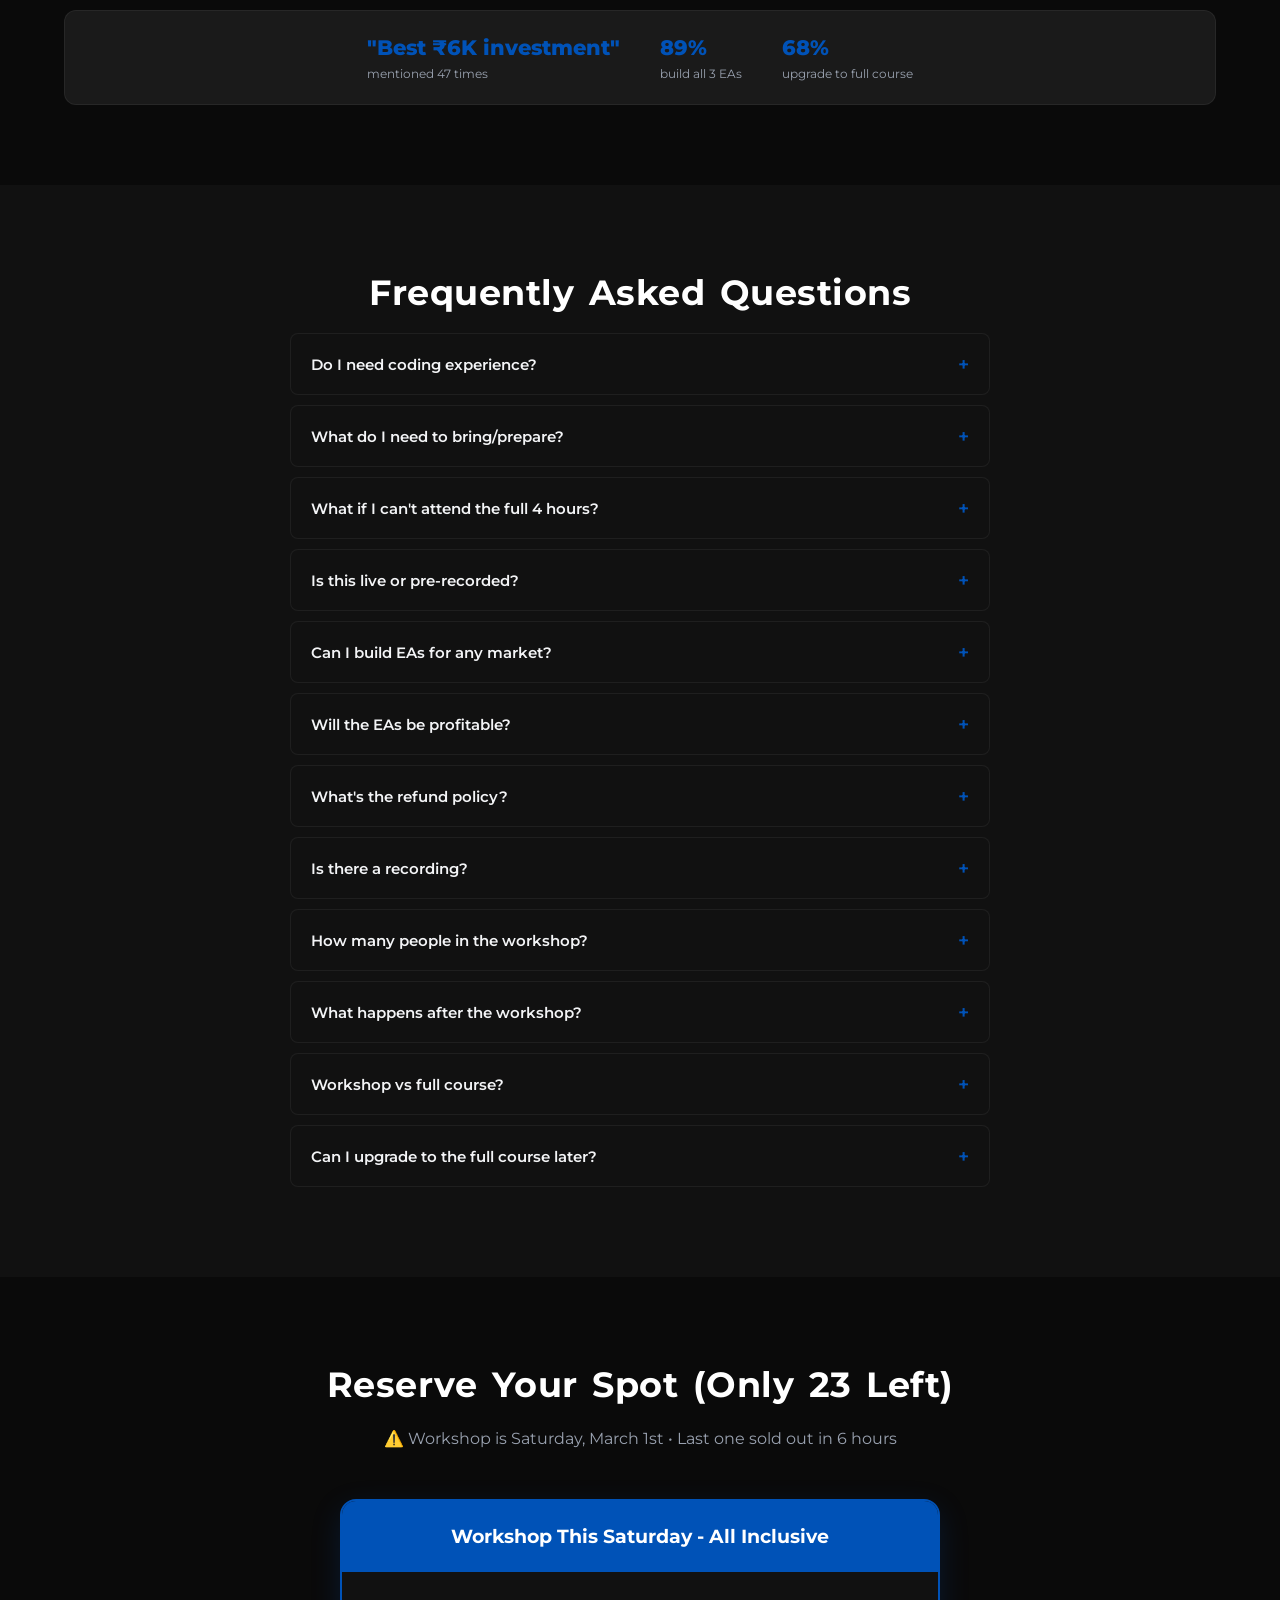
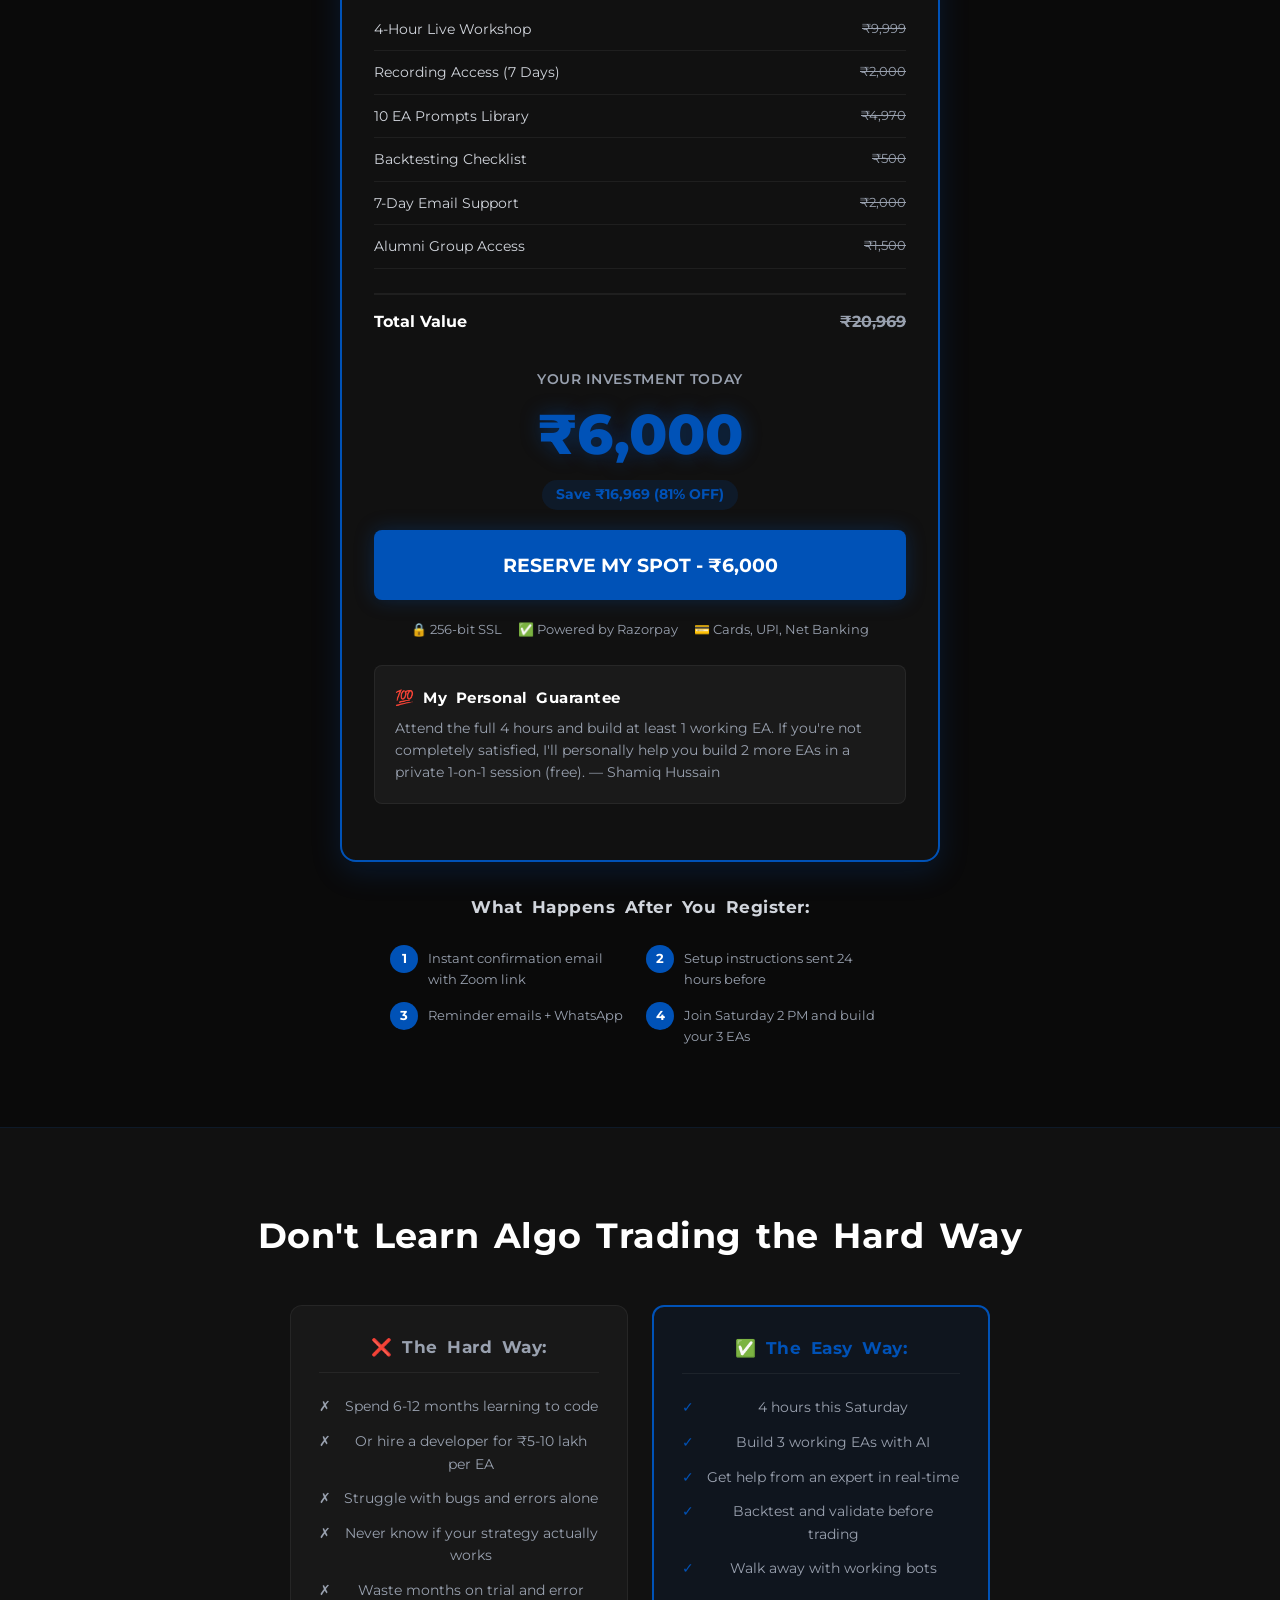
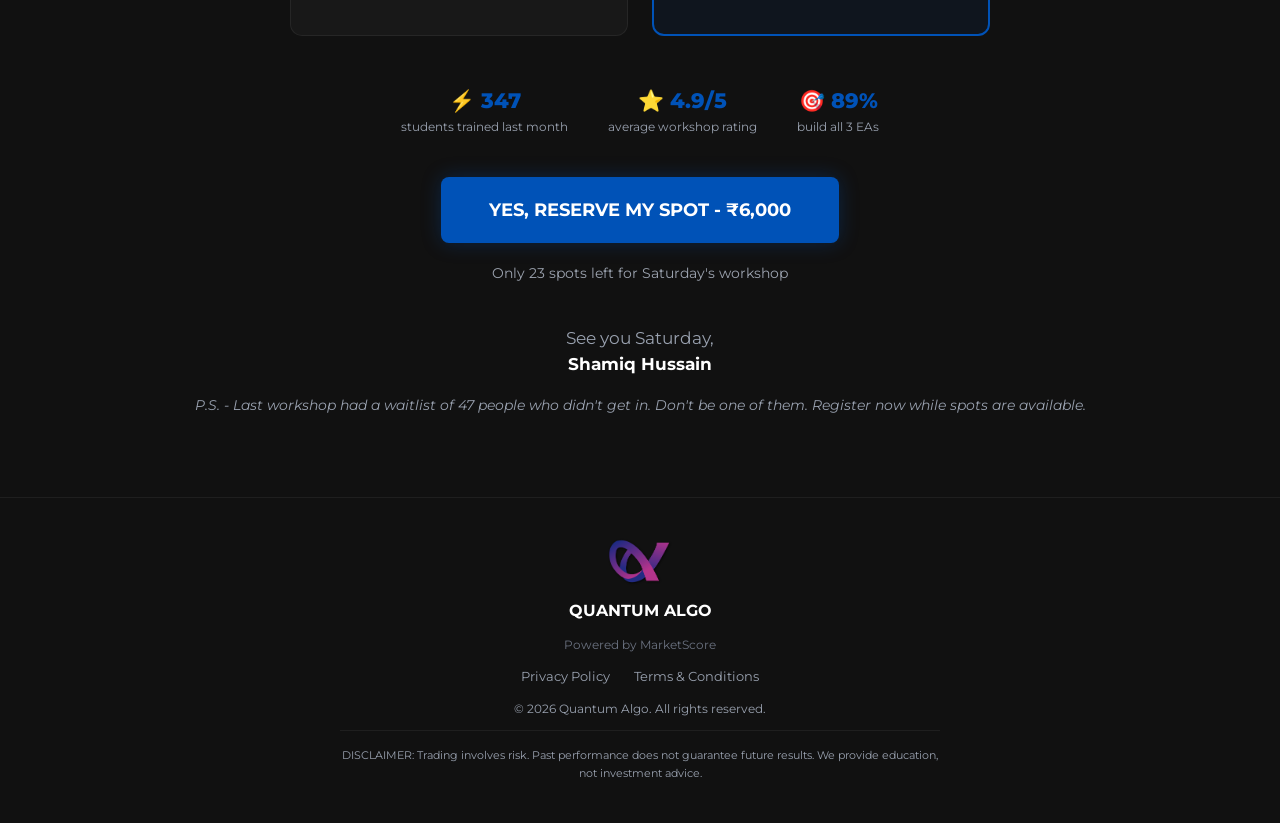
==== commit aff92aeb: "Fix footer logo centering with block + margin auto Global img rule forces display:block, so use marg" ====
--- a/index.html
+++ b/index.html
@@ -442,7 +442,7 @@
   <!-- Footer -->
   <footer class="footer">
     <div style="text-align:center;margin-bottom:12px;">
-      <img src="QA%20logo.png" alt="Quantum Algo" style="height:48px;max-width:200px;display:inline-block;">
+      <img src="QA%20logo.png" alt="Quantum Algo" style="height:48px;max-width:200px;display:block;margin:0 auto;">
     </div>
     <div class="footer-brand">QUANTUM ALGO</div>
     <div style="color:#6b7280;font-size:12px;margin-bottom:12px;">Powered by MarketScore</div>
